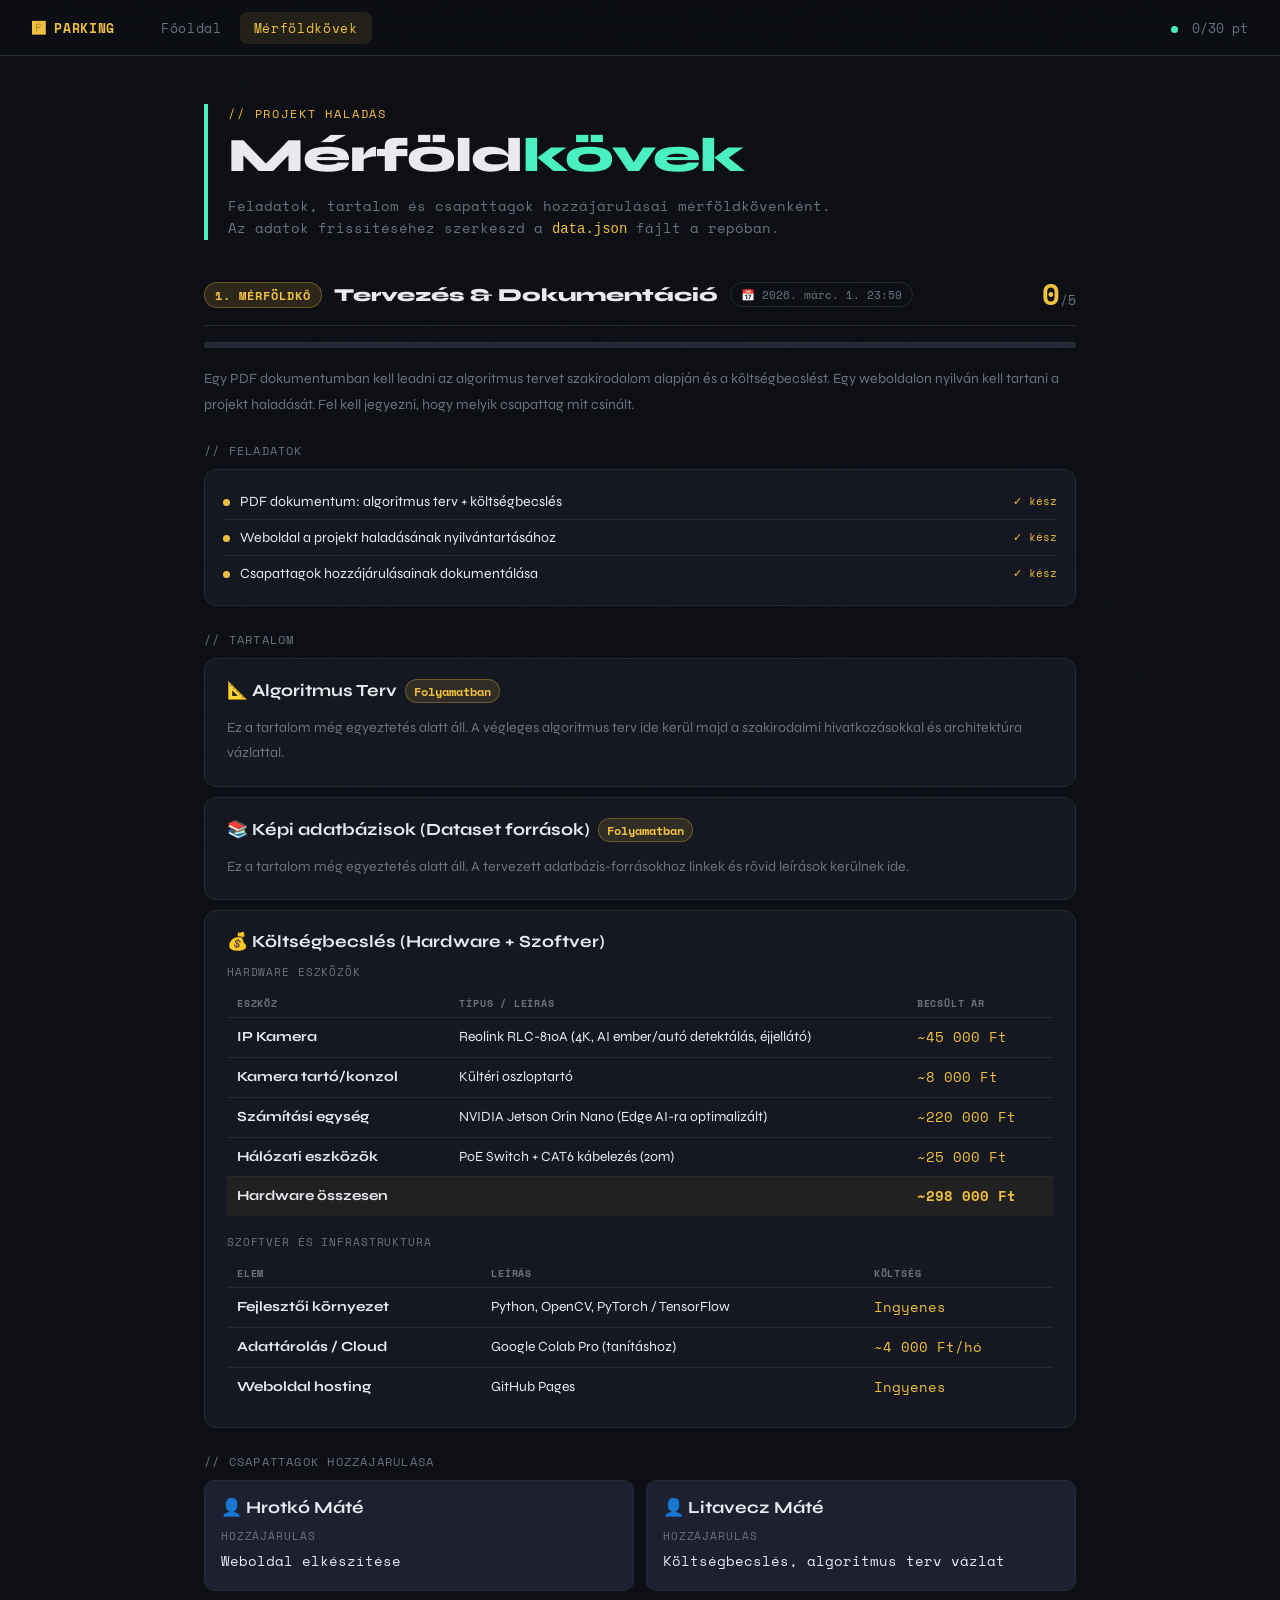
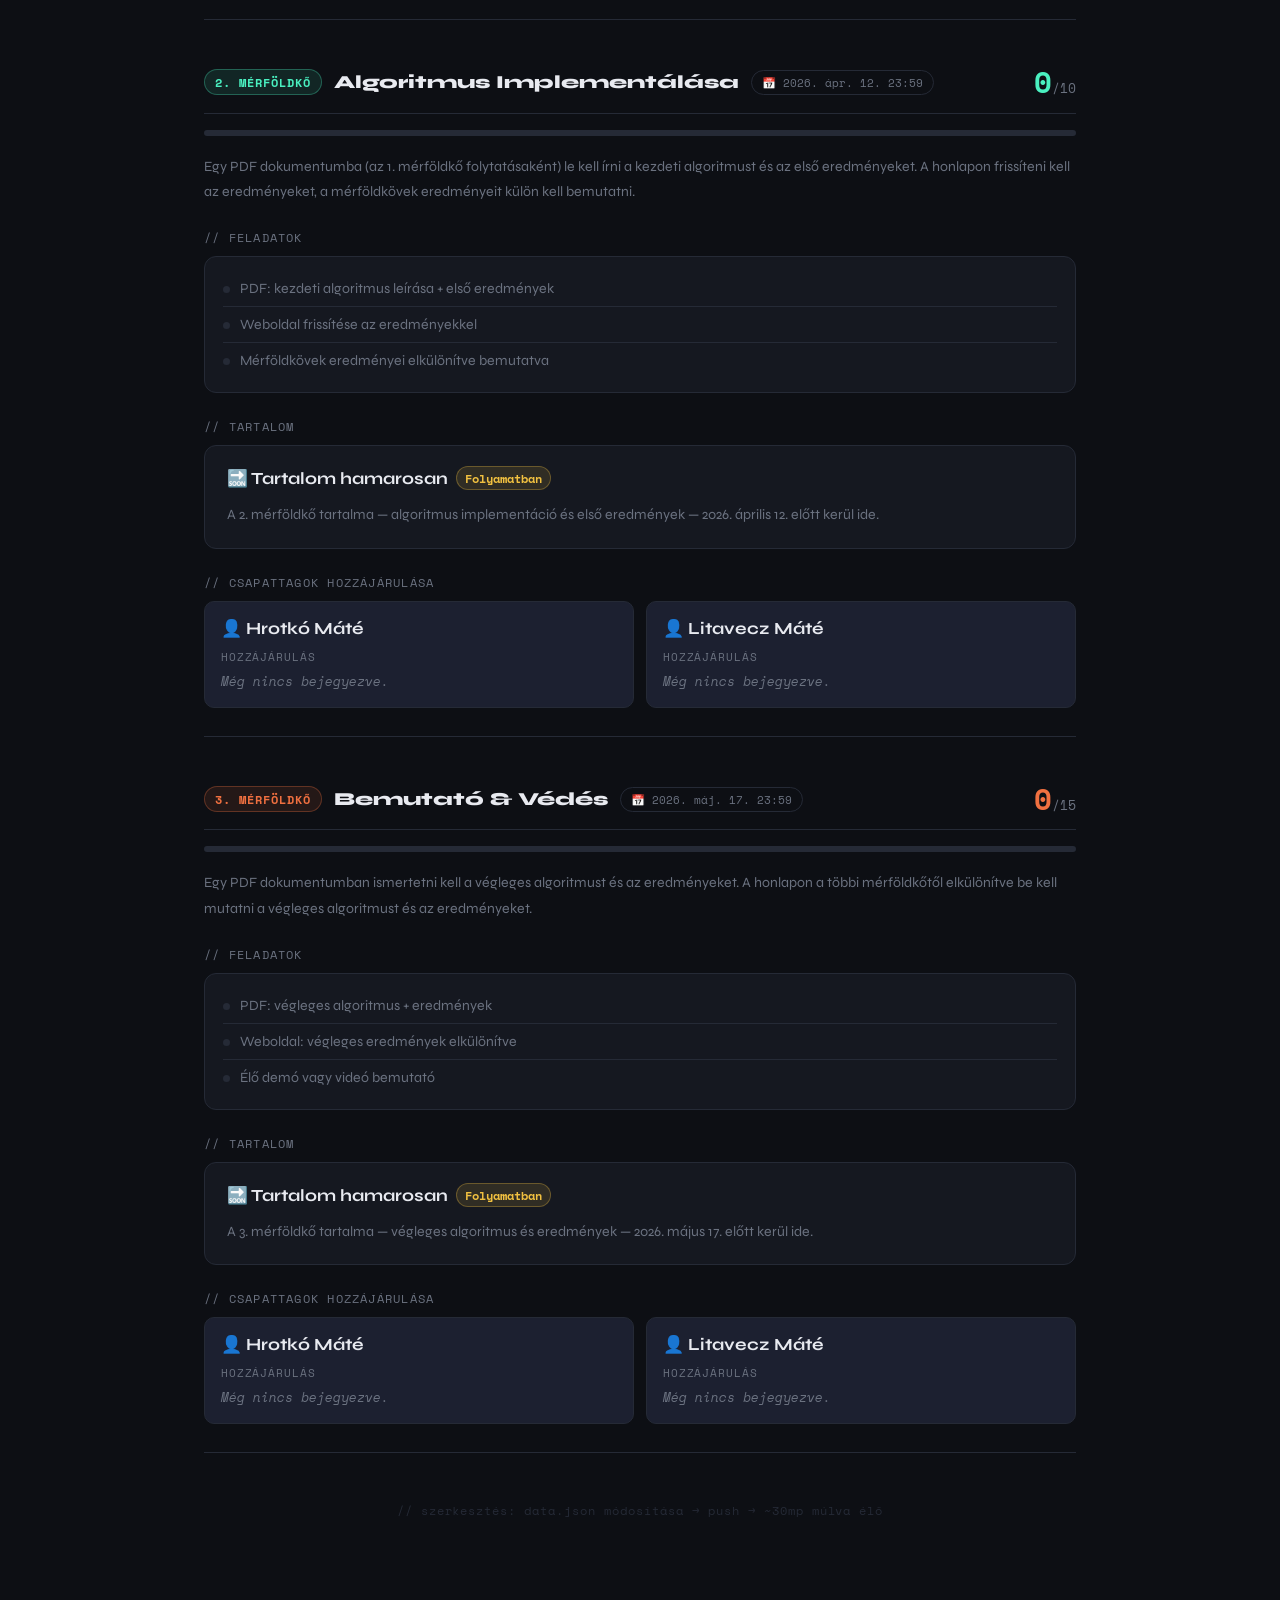
==== milestones.html @ 03d7750d "Base webpage" ====
<!DOCTYPE html>
<html lang="hu">
<head>
<meta charset="UTF-8">
<meta name="viewport" content="width=device-width, initial-scale=1.0">
<title>Parkoló Detektálás - Mérföldkövek</title>
<link rel="stylesheet" href="css/style.css">
<style>
  .milestone-block { margin-bottom: 48px; }

  .milestone-block-header {
    display: flex;
    align-items: center;
    gap: 12px;
    flex-wrap: wrap;
    padding-bottom: 16px;
    margin-bottom: 16px;
    border-bottom: 1px solid var(--border);
  }

  .deadline-badge {
    font-family: 'Space Mono', monospace;
    font-size: .7rem;
    color: var(--muted);
    padding: 3px 10px;
    border: 1px solid var(--border);
    border-radius: 99px;
  }

  .pts-big {
    font-family: 'Space Mono', monospace;
    font-size: 1.8rem;
    font-weight: 700;
    line-height: 1;
    margin-left: auto;
  }
</style>
</head>
<body>

<nav class="navbar">
  <a class="nav-brand" href="index.html">🅿 PARKING</a>
  <div class="nav-links">
    <a class="nav-link" href="index.html">Főoldal</a>
    <a class="nav-link" href="milestones.html">Mérföldkövek</a>
  </div>
  <div class="nav-status">
    <span class="nav-dot"></span>
    <span id="nav-score">- / 30 pt</span>
  </div>
</nav>

<div class="page">

  <div class="fade-in" style="border-left:4px solid var(--accent2); padding-left:20px; margin-bottom:40px;">
    <div class="page-label">// Projekt haladás</div>
    <h1 class="page-title">Mérföld<span>kövek</span></h1>
    <p class="page-sub">Feladatok, tartalom és csapattagok hozzájárulásai mérföldkövenként.<br>
    Az adatok frissítéséhez szerkeszd a <code style="color:var(--accent);">data.json</code> fájlt a repóban.</p>
  </div>

  <div id="milestones-container"></div>

  <div class="hint">// szerkesztés: data.json módosítása → push → ~30mp múlva élő</div>
</div>

<script src="js/shared.js"></script>
<script>
const META = [
  {
    id: 'm1', label: '1. Mérföldkő', title: 'Tervezés & Dokumentáció',
    max: 5, color: 'var(--m1)', pill: 'm1-pill',
    deadline: '2026-03-01', deadlineLabel: '2026. márc. 1. 23:59',
    description: 'Egy PDF dokumentumban kell leadni az algoritmus tervet szakirodalom alapján és a költségbecslést. Egy weboldalon nyilván kell tartani a projekt haladását. Fel kell jegyezni, hogy melyik csapattag mit csinált.',
    tasks: [
      { label: 'PDF dokumentum: algoritmus terv + költségbecslés', done: true },
      { label: 'Weboldal a projekt haladásának nyilvántartásához', done: true },
      { label: 'Csapattagok hozzájárulásainak dokumentálása', done: true },
    ],
    content: [
      {
        icon: '📐', title: 'Algoritmus Terv', wip: true,
        html: `<p style="color:var(--muted); font-size:.88rem; line-height:1.8;">
          Ez a tartalom még egyeztetés alatt áll. A végleges algoritmus terv
          ide kerül majd a szakirodalmi hivatkozásokkal és architektúra vázlattal.
        </p>`
      },
      {
        icon: '📚', title: 'Képi adatbázisok (Dataset források)', wip: true,
        html: `<p style="color:var(--muted); font-size:.88rem; line-height:1.8;">
          Ez a tartalom még egyeztetés alatt áll. A tervezett adatbázis-forrásokhoz
          linkek és rövid leírások kerülnek ide.
        </p>`
      },
      {
        icon: '💰', title: 'Költségbecslés (Hardware + Szoftver)', wip: false,
        html: `
        <div style="margin-bottom:18px;">
          <div style="font-family:'Space Mono',monospace; font-size:.68rem; color:var(--muted); text-transform:uppercase; letter-spacing:.08em; margin-bottom:8px;">Hardware eszközök</div>
          <table class="cost-table">
            <tr><th>Eszköz</th><th>Típus / Leírás</th><th>Becsült ár</th></tr>
            <tr><td><strong>IP Kamera</strong></td><td>Reolink RLC-810A (4K, AI ember/autó detektálás, éjjellátó)</td><td>~45 000 Ft</td></tr>
            <tr><td><strong>Kamera tartó/konzol</strong></td><td>Kültéri oszloptartó</td><td>~8 000 Ft</td></tr>
            <tr><td><strong>Számítási egység</strong></td><td>NVIDIA Jetson Orin Nano (Edge AI-ra optimalizált)</td><td>~220 000 Ft</td></tr>
            <tr><td><strong>Hálózati eszközök</strong></td><td>PoE Switch + CAT6 kábelezés (20m)</td><td>~25 000 Ft</td></tr>
            <tr class="total-row"><td colspan="2"><strong>Hardware összesen</strong></td><td>~298 000 Ft</td></tr>
          </table>
        </div>
        <div>
          <div style="font-family:'Space Mono',monospace; font-size:.68rem; color:var(--muted); text-transform:uppercase; letter-spacing:.08em; margin-bottom:8px;">Szoftver és infrastruktúra</div>
          <table class="cost-table">
            <tr><th>Elem</th><th>Leírás</th><th>Költség</th></tr>
            <tr><td><strong>Fejlesztői környezet</strong></td><td>Python, OpenCV, PyTorch / TensorFlow</td><td>Ingyenes</td></tr>
            <tr><td><strong>Adattárolás / Cloud</strong></td><td>Google Colab Pro (tanításhoz)</td><td>~4 000 Ft/hó</td></tr>
            <tr><td><strong>Weboldal hosting</strong></td><td>GitHub Pages</td><td>Ingyenes</td></tr>
          </table>
        </div>`
      }
    ]
  },
  {
    id: 'm2', label: '2. Mérföldkő', title: 'Algoritmus Implementálása',
    max: 10, color: 'var(--m2)', pill: 'm2-pill',
    deadline: '2026-04-12', deadlineLabel: '2026. ápr. 12. 23:59',
    description: 'Egy PDF dokumentumba (az 1. mérföldkő folytatásaként) le kell írni a kezdeti algoritmust és az első eredményeket. A honlapon frissíteni kell az eredményeket, a mérföldkövek eredményeit külön kell bemutatni.',
    tasks: [
      { label: 'PDF: kezdeti algoritmus leírása + első eredmények', done: false },
      { label: 'Weboldal frissítése az eredményekkel', done: false },
      { label: 'Mérföldkövek eredményei elkülönítve bemutatva', done: false },
    ],
    content: [
      {
        icon: '🔜', title: 'Tartalom hamarosan', wip: true,
        html: `<p style="color:var(--muted); font-size:.88rem; line-height:1.8;">
          A 2. mérföldkő tartalma — algoritmus implementáció és első eredmények —
          2026. április 12. előtt kerül ide.
        </p>`
      }
    ]
  },
  {
    id: 'm3', label: '3. Mérföldkő', title: 'Bemutató & Védés',
    max: 15, color: 'var(--m3)', pill: 'm3-pill',
    deadline: '2026-05-17', deadlineLabel: '2026. máj. 17. 23:59',
    description: 'Egy PDF dokumentumban ismertetni kell a végleges algoritmust és az eredményeket. A honlapon a többi mérföldkőtől elkülönítve be kell mutatni a végleges algoritmust és az eredményeket.',
    tasks: [
      { label: 'PDF: végleges algoritmus + eredmények', done: false },
      { label: 'Weboldal: végleges eredmények elkülönítve', done: false },
      { label: 'Élő demó vagy videó bemutató', done: false },
    ],
    content: [
      {
        icon: '🔜', title: 'Tartalom hamarosan', wip: true,
        html: `<p style="color:var(--muted); font-size:.88rem; line-height:1.8;">
          A 3. mérföldkő tartalma — végleges algoritmus és eredmények —
          2026. május 17. előtt kerül ide.
        </p>`
      }
    ]
  }
];

const TEAM = ['Hrotkó Máté', 'Litavecz Máté'];

function render(data) {
  const container = document.getElementById('milestones-container');

  container.innerHTML = META.map(m => {
    const pts  = data.milestones[m.id].points;
    const pct  = Math.round(pts / m.max * 100);

    const tasksHtml = m.tasks.map(t => `
      <div class="task-item">
        <div class="task-dot" style="background:${t.done ? m.color : 'var(--border)'};"></div>
        <span style="font-size:.88rem; color:${t.done ? 'var(--text)' : 'var(--muted)'}; flex:1;">${t.label}</span>
        ${t.done ? `<span style="font-family:'Space Mono',monospace; font-size:.68rem; color:${m.color};">✓ kész</span>` : ''}
      </div>`).join('');

    const contentHtml = m.content.map(c => `
      <div class="content-block">
        <h3>${c.icon} ${c.title} ${c.wip ? '<span class="wip-badge">Folyamatban</span>' : ''}</h3>
        ${c.html}
      </div>`).join('');

    const teamHtml = TEAM.map(name => {
      const note = (data.team[name] && data.team[name][m.id]) || '';
      return `
      <div class="member-card">
        <div style="font-weight:700; margin-bottom:10px;">👤 ${name}</div>
        <div style="font-family:'Space Mono',monospace; font-size:.68rem; color:var(--muted); text-transform:uppercase; letter-spacing:.08em; margin-bottom:6px;">Hozzájárulás</div>
        ${note
          ? `<p style="font-size:.85rem; line-height:1.75; color:var(--text); font-family:'Space Mono',monospace;">${note}</p>`
          : `<p style="font-size:.82rem; color:var(--muted); font-style:italic; font-family:'Space Mono',monospace;">Még nincs bejegyezve.</p>`
        }
      </div>`;
    }).join('');

    return `
    <div class="milestone-block fade-in">
      <div class="milestone-block-header">
        <span class="m-pill ${m.pill}">${m.label}</span>
        <span style="font-size:1.15rem; font-weight:800;">${m.title}</span>
        <span class="deadline-badge">📅 ${m.deadlineLabel}</span>
        <div class="pts-big" style="color:${m.color};">${pts}<span style="font-size:.82rem; color:var(--muted); font-weight:400;">/${m.max}</span></div>
      </div>

      <div class="bar-bg" style="margin-bottom:18px;">
        <div class="bar-fill" style="width:${pct}%; background:${m.color};"></div>
      </div>

      <p style="color:var(--muted); font-size:.88rem; line-height:1.8; margin-bottom:20px;">${m.description}</p>

      <div class="section-label">// Feladatok</div>
      <div class="content-block" style="padding:14px 18px;">${tasksHtml}</div>

      <div class="section-label">// Tartalom</div>
      ${contentHtml}

      <div class="section-label">// Csapattagok hozzájárulása</div>
      <div style="display:flex; gap:12px; flex-wrap:wrap;">${teamHtml}</div>

      <div class="divider"></div>
    </div>`;
  }).join('');

  // nav score
  let total = 0;
  META.forEach(m => { total += data.milestones[m.id].points; });
  document.getElementById('nav-score').textContent = `${total}/30 pt`;
}

async function init() {
  setActiveNav();
  try {
    const data = await loadData();
    render(data);
  } catch(e) {
    document.getElementById('milestones-container').innerHTML =
      `<div class="card" style="color:var(--accent3); font-family:'Space Mono',monospace; font-size:.85rem;">
        Nem sikerült betölteni a data.json-t. Ellenőrizd hogy a fájl létezik a repóban.
      </div>`;
  }
}

init();
</script>
</body>
</html>
---- css/style.css ----
@import url("https://fonts.googleapis.com/css2?family=Space+Mono:wght@400;700&family=Syne:wght@400;700;800&display=swap");
:root {
  --bg: #0d0f14;
  --surface: #151820;
  --surface2: #1c2030;
  --border: #252a36;
  --accent: #f0c040;
  --accent2: #4af0c0;
  --accent3: #f07040;
  --text: #e8eaf0;
  --muted: #6b7280;
  --done-bg: #1a2a1f;
  --done-border: #2a4a30;
  --m1: #f0c040;
  --m2: #4af0c0;
  --m3: #f07040;
  --radius: 12px;
}

* {
  box-sizing: border-box;
  margin: 0;
  padding: 0;
}

body {
  background: var(--bg);
  color: var(--text);
  font-family: "Syne", sans-serif;
  font-size: 17px;
  min-height: 100vh;
}

body::before {
  content: "";
  position: fixed;
  inset: 0;
  background-image: url("data:image/svg+xml,%3Csvg viewBox='0 0 256 256' xmlns='http://www.w3.org/2000/svg'%3E%3Cfilter id='n'%3E%3CfeTurbulence type='fractalNoise' baseFrequency='0.9' numOctaves='4' stitchTiles='stitch'/%3E%3C/filter%3E%3Crect width='100%25' height='100%25' filter='url(%23n)' opacity='0.04'/%3E%3C/svg%3E");
  pointer-events: none;
  z-index: 0;
  opacity: 0.35;
}

.navbar {
  position: sticky;
  top: 0;
  z-index: 100;
  background: rgba(13, 15, 20, 0.92);
  backdrop-filter: blur(12px);
  border-bottom: 1px solid var(--border);
  padding: 0 32px;
  display: flex;
  align-items: center;
  gap: 32px;
  height: 56px;
}

.nav-brand {
  font-family: "Space Mono", monospace;
  font-size: 0.78em;
  font-weight: 700;
  color: var(--accent);
  text-decoration: none;
  letter-spacing: 0.05em;
  white-space: nowrap;
}

.nav-links {
  display: flex;
  gap: 4px;
  flex: 1;
}

.nav-link {
  font-family: "Space Mono", monospace;
  font-size: 0.78em;
  color: var(--muted);
  text-decoration: none;
  padding: 6px 14px;
  border-radius: 8px;
  transition: color 0.2s, background 0.2s;
  letter-spacing: 0.05em;
}
.nav-link:hover {
  color: var(--text);
  background: var(--surface);
}
.nav-link.active {
  color: var(--accent);
  background: rgba(240, 192, 64, 0.1);
}

.nav-status {
  font-family: "Space Mono", monospace;
  font-size: 0.78em;
  color: var(--muted);
  white-space: nowrap;
}

.nav-dot {
  display: inline-block;
  width: 7px;
  height: 7px;
  border-radius: 50%;
  background: var(--accent2);
  margin-right: 6px;
  animation: pulse 2s infinite;
}

@keyframes pulse {
  0%, 100% {
    opacity: 1;
  }
  50% {
    opacity: 0.3;
  }
}
.page {
  max-width: 920px;
  margin: 0 auto;
  padding: 48px 24px 100px;
  position: relative;
  z-index: 1;
}

.page-label {
  font-family: "Space Mono", monospace;
  font-size: 0.72em;
  letter-spacing: 0.15em;
  text-transform: uppercase;
  color: var(--accent);
  margin-bottom: 8px;
}

h1.page-title {
  font-size: clamp(2rem, 5vw, 3rem);
  font-weight: 800;
  line-height: 1.1;
  letter-spacing: -0.02em;
  margin-bottom: 12px;
}
h1.page-title span {
  color: var(--accent2);
}

.page-sub {
  color: var(--muted);
  font-size: 0.82em;
  font-family: "Space Mono", monospace;
  line-height: 1.6;
}

.card {
  background: var(--surface);
  border: 1px solid var(--border);
  border-radius: var(--radius);
  padding: 24px;
}

.m-pill {
  font-family: "Space Mono", monospace;
  font-size: 0.72em;
  font-weight: 700;
  padding: 3px 10px;
  border-radius: 99px;
  text-transform: uppercase;
  letter-spacing: 0.08em;
  white-space: nowrap;
}

.m1-pill {
  background: rgba(240, 192, 64, 0.14);
  color: var(--m1);
  border: 1px solid rgba(240, 192, 64, 0.3);
}

.m2-pill {
  background: rgba(74, 240, 192, 0.1);
  color: var(--m2);
  border: 1px solid rgba(74, 240, 192, 0.3);
}

.m3-pill {
  background: rgba(240, 112, 64, 0.1);
  color: var(--m3);
  border: 1px solid rgba(240, 112, 64, 0.3);
}

.wip-badge {
  font-family: "Space Mono", monospace;
  font-size: 0.72em;
  padding: 2px 8px;
  border-radius: 99px;
  background: rgba(240, 192, 64, 0.12);
  color: var(--accent);
  border: 1px solid rgba(240, 192, 64, 0.3);
}

.bar-bg {
  height: 6px;
  background: var(--border);
  border-radius: 99px;
  overflow: hidden;
}

.bar-fill {
  height: 100%;
  border-radius: 99px;
  transition: width 0.5s cubic-bezier(0.4, 0, 0.2, 1);
}

.divider {
  height: 1px;
  background: var(--border);
  margin: 28px 0;
}

.section-label {
  font-family: "Space Mono", monospace;
  font-size: 0.72em;
  text-transform: uppercase;
  letter-spacing: 0.1em;
  color: var(--muted);
  margin: 24px 0 10px;
}

.grid-4 {
  display: grid;
  grid-template-columns: repeat(4, 1fr);
  gap: 12px;
}

table.cost-table {
  width: 100%;
  border-collapse: collapse;
  font-size: 0.82em;
  margin-top: 10px;
}
table.cost-table th {
  font-family: "Space Mono", monospace;
  font-size: 0.72em;
  text-transform: uppercase;
  letter-spacing: 0.08em;
  color: var(--muted);
  text-align: left;
  padding: 6px 10px;
  border-bottom: 1px solid var(--border);
}
table.cost-table td {
  padding: 9px 10px;
  border-bottom: 1px solid var(--border);
  color: var(--text);
  vertical-align: top;
  line-height: 1.5;
}
table.cost-table td:last-child {
  font-family: "Space Mono", monospace;
  color: var(--accent);
  white-space: nowrap;
}
table.cost-table tr:last-child td {
  border-bottom: none;
}

.total-row td {
  font-weight: 700 !important;
  background: rgba(240, 192, 64, 0.05);
}

.content-block {
  background: var(--surface);
  border: 1px solid var(--border);
  border-radius: var(--radius);
  padding: 20px 22px;
  margin-bottom: 10px;
}
.content-block h3 {
  font-size: 1em;
  font-weight: 700;
  margin-bottom: 12px;
  display: flex;
  align-items: center;
  gap: 8px;
  flex-wrap: wrap;
}

.task-item {
  display: flex;
  align-items: flex-start;
  gap: 10px;
  padding: 9px 0;
  border-bottom: 1px solid var(--border);
}
.task-item:last-child {
  border-bottom: none;
}

.task-dot {
  width: 7px;
  height: 7px;
  border-radius: 50%;
  flex-shrink: 0;
  margin-top: 6px;
}

.member-card {
  background: var(--surface2);
  border: 1px solid var(--border);
  border-radius: 10px;
  padding: 16px;
  flex: 1;
  min-width: 220px;
}

textarea, input[type=text] {
  background: var(--surface2);
  border: 1px solid var(--border);
  border-radius: 8px;
  color: var(--text);
  font-family: "Space Mono", monospace;
  font-size: 0.82em;
  padding: 8px 12px;
  outline: none;
  transition: border-color 0.2s;
  width: 100%;
  resize: vertical;
  min-height: 72px;
  line-height: 1.6;
}
textarea:focus, input[type=text]:focus {
  border-color: var(--accent);
}

.toast {
  position: fixed;
  bottom: 28px;
  left: 50%;
  transform: translateX(-50%);
  font-family: "Space Mono", monospace;
  font-size: 0.78em;
  padding: 10px 22px;
  border-radius: 99px;
  z-index: 999;
  opacity: 0;
  transition: opacity 0.3s;
  pointer-events: none;
  white-space: nowrap;
}
.toast.toast-ok {
  background: var(--accent2);
  color: #0d0f14;
}
.toast.toast-err {
  background: var(--accent3);
  color: #fff;
}

@keyframes fadeDown {
  from {
    opacity: 0;
    transform: translateY(-12px);
  }
  to {
    opacity: 1;
    transform: translateY(0);
  }
}
.fade-in {
  animation: fadeDown 0.5s ease both;
}

.fade-in-2 {
  animation: fadeDown 0.5s 0.08s ease both;
}

.fade-in-3 {
  animation: fadeDown 0.5s 0.16s ease both;
}

.fade-in-4 {
  animation: fadeDown 0.5s 0.24s ease both;
}

.hint {
  text-align: center;
  margin-top: 48px;
  font-family: "Space Mono", monospace;
  font-size: 0.72em;
  color: var(--border);
  letter-spacing: 0.08em;
}

@media (max-width: 640px) {
  .grid-4 {
    grid-template-columns: 1fr 1fr;
  }
  .navbar {
    padding: 0 16px;
    gap: 16px;
  }
  .page {
    padding: 32px 16px 80px;
  }
}

/*# sourceMappingURL=style.css.map */
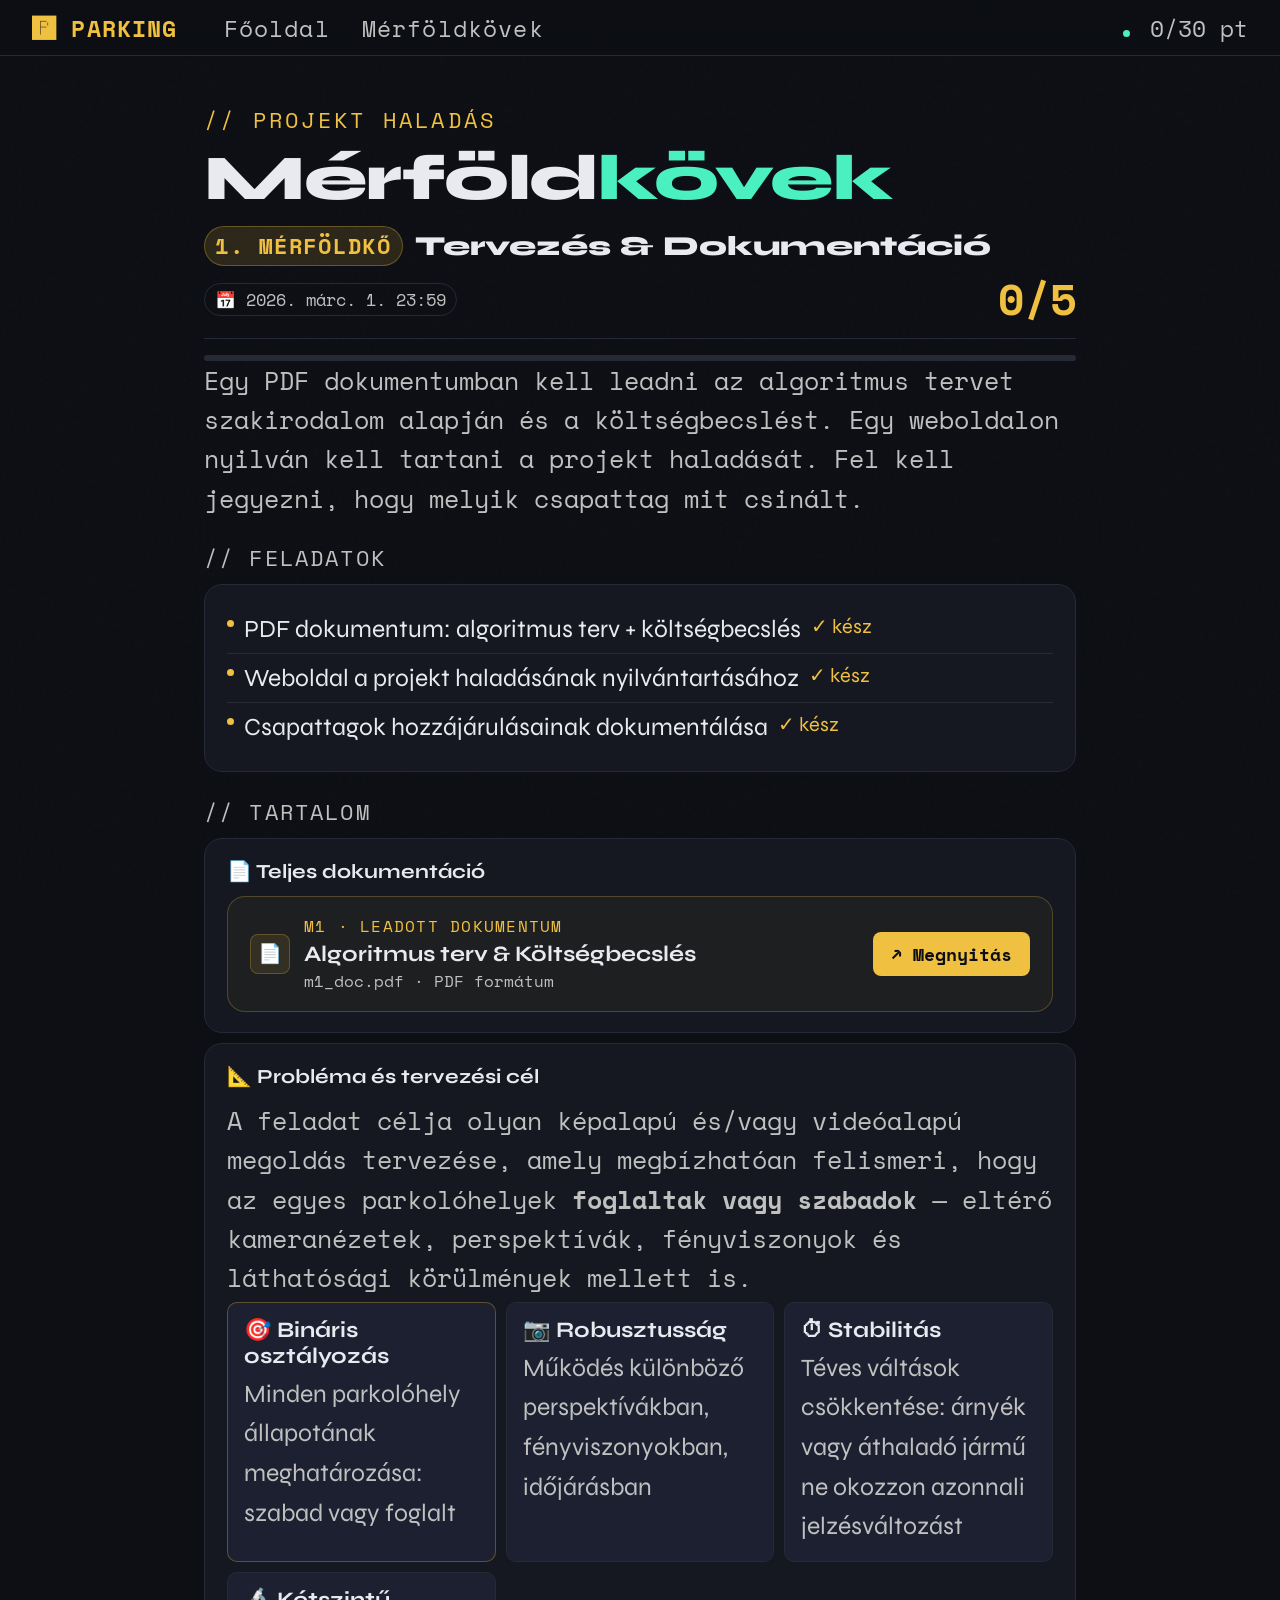
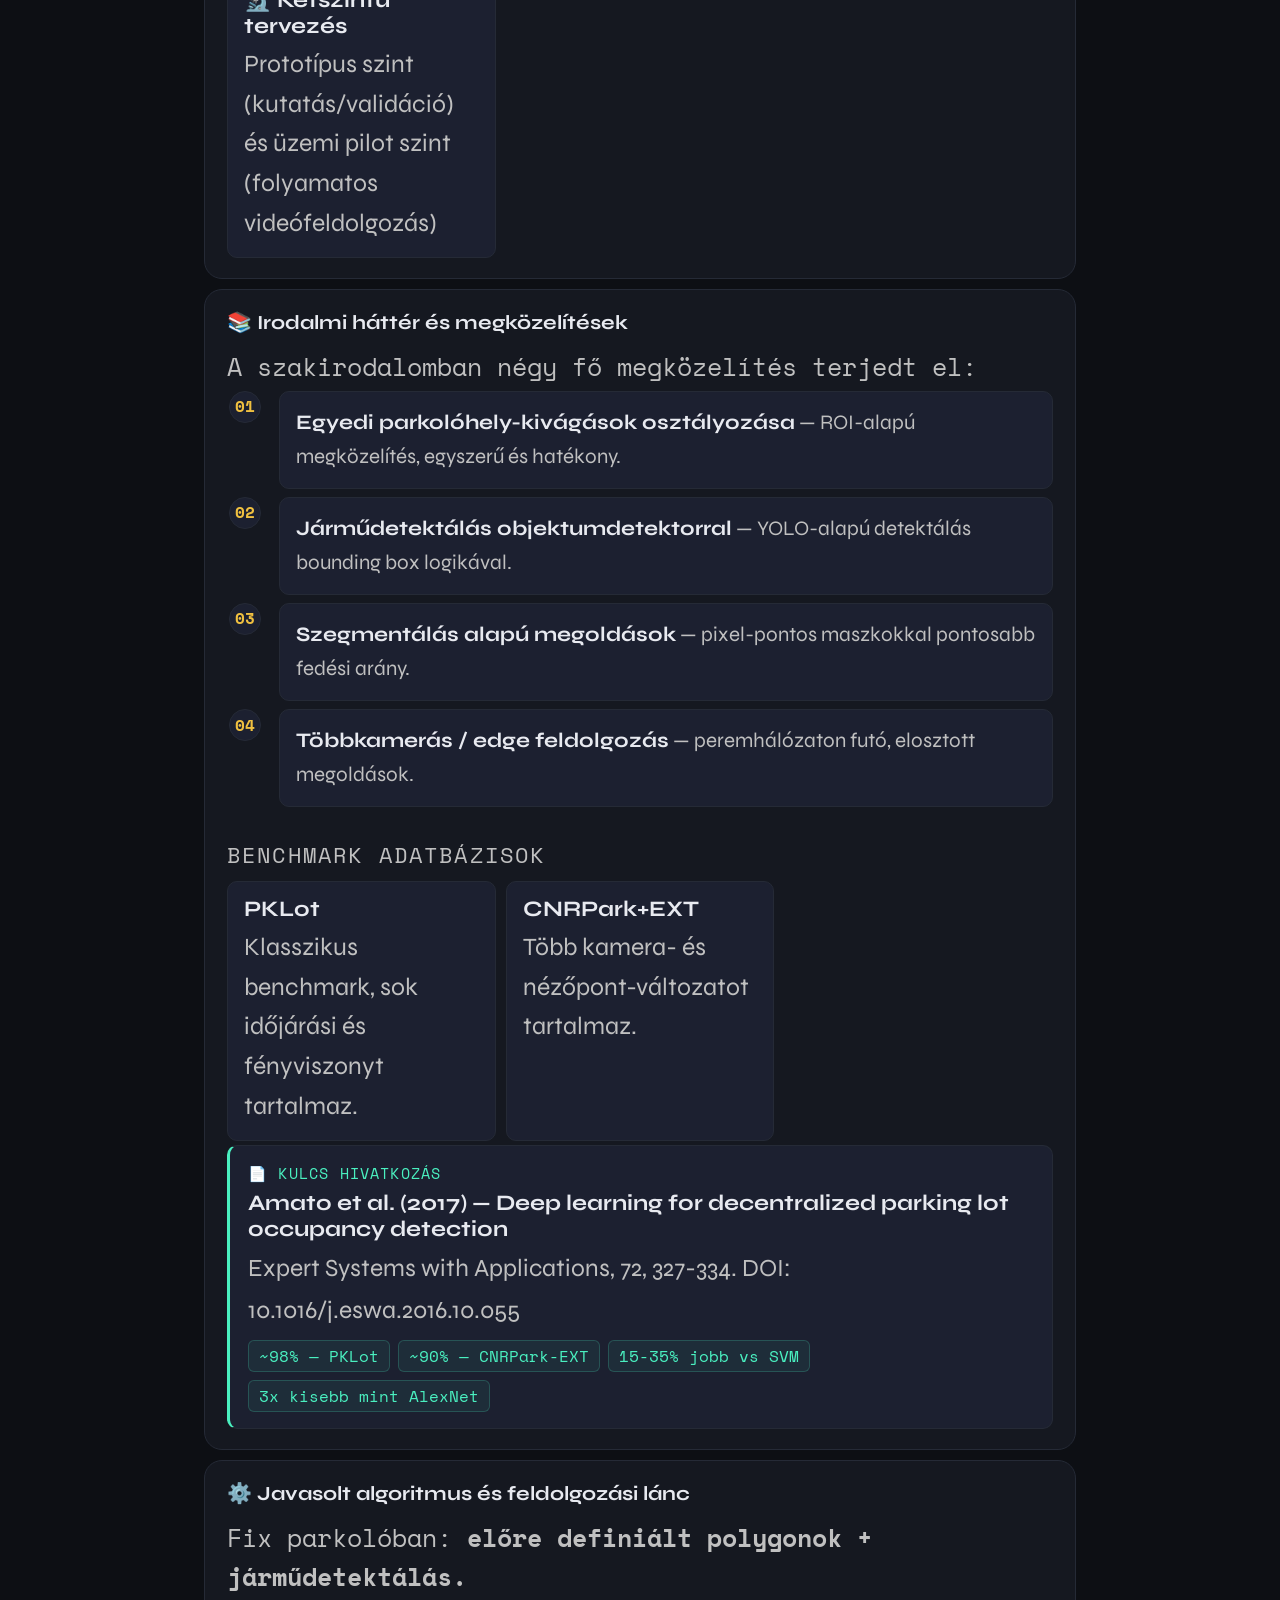
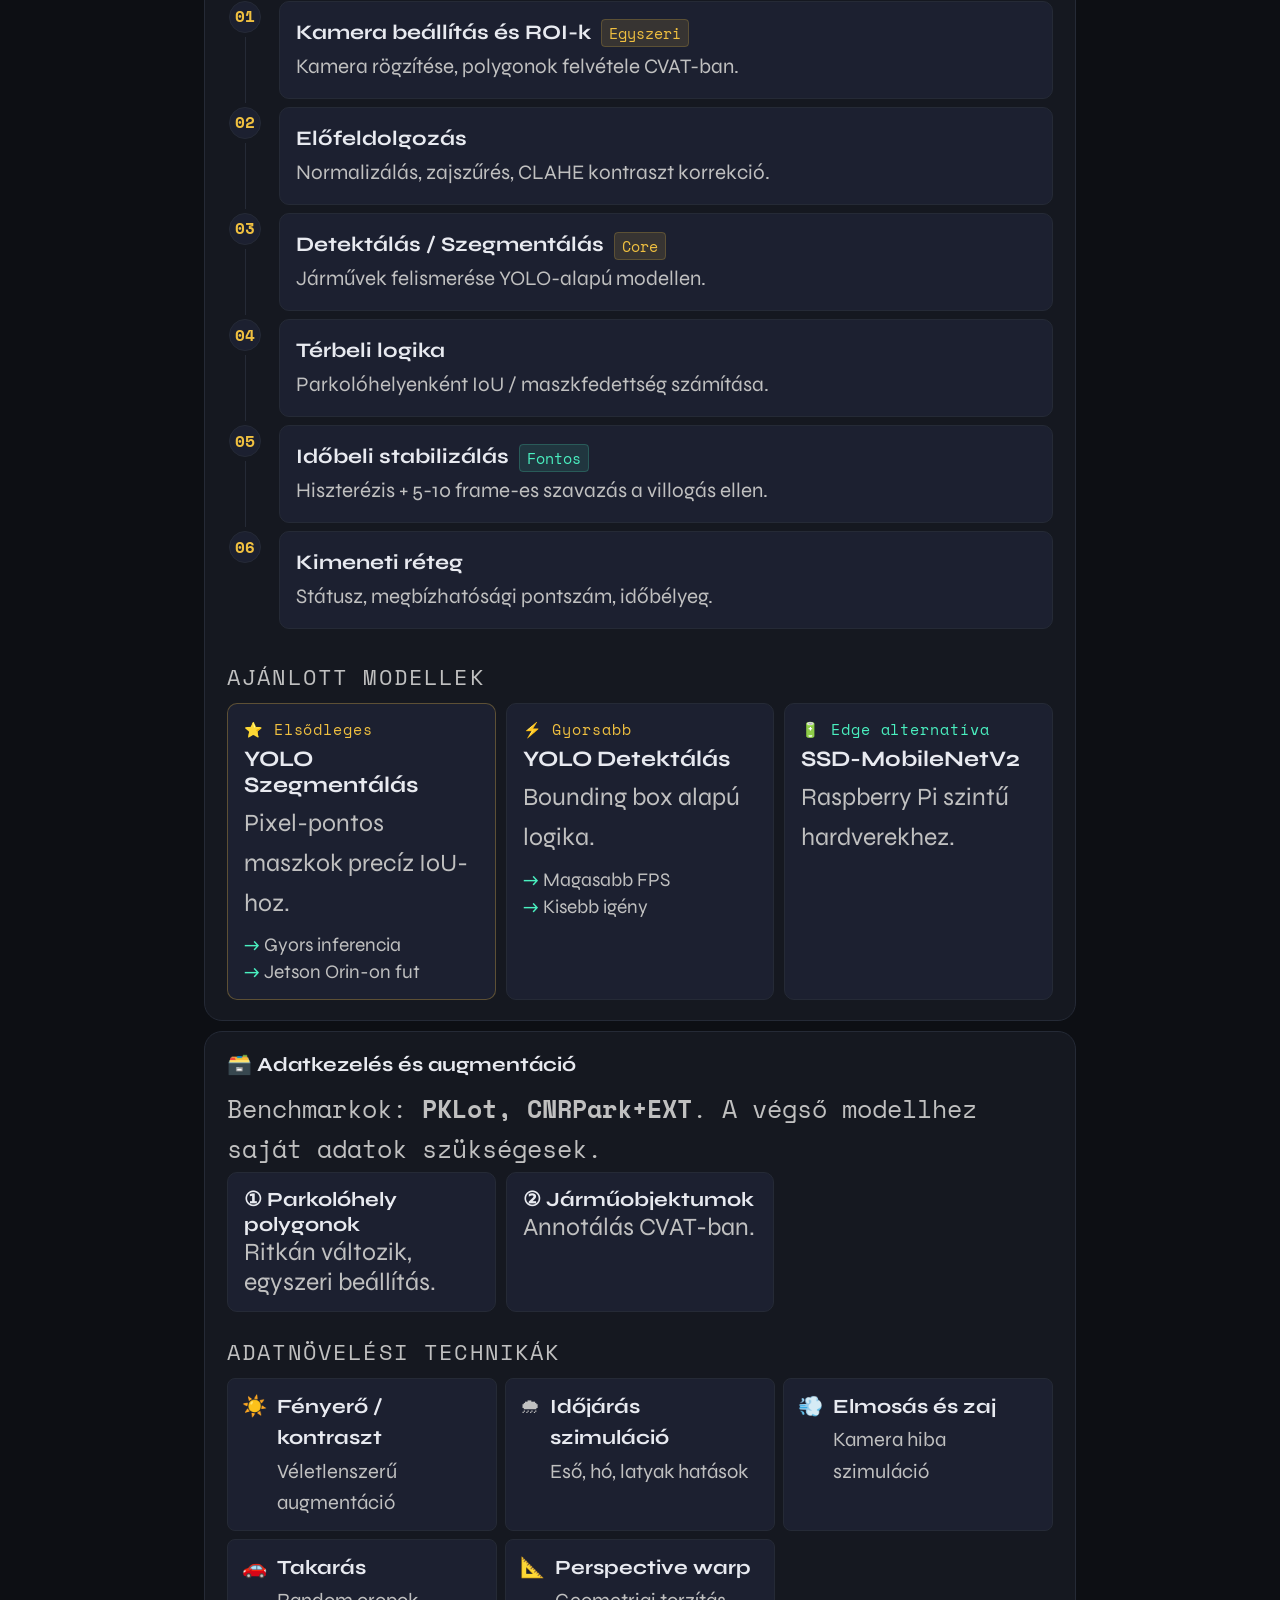
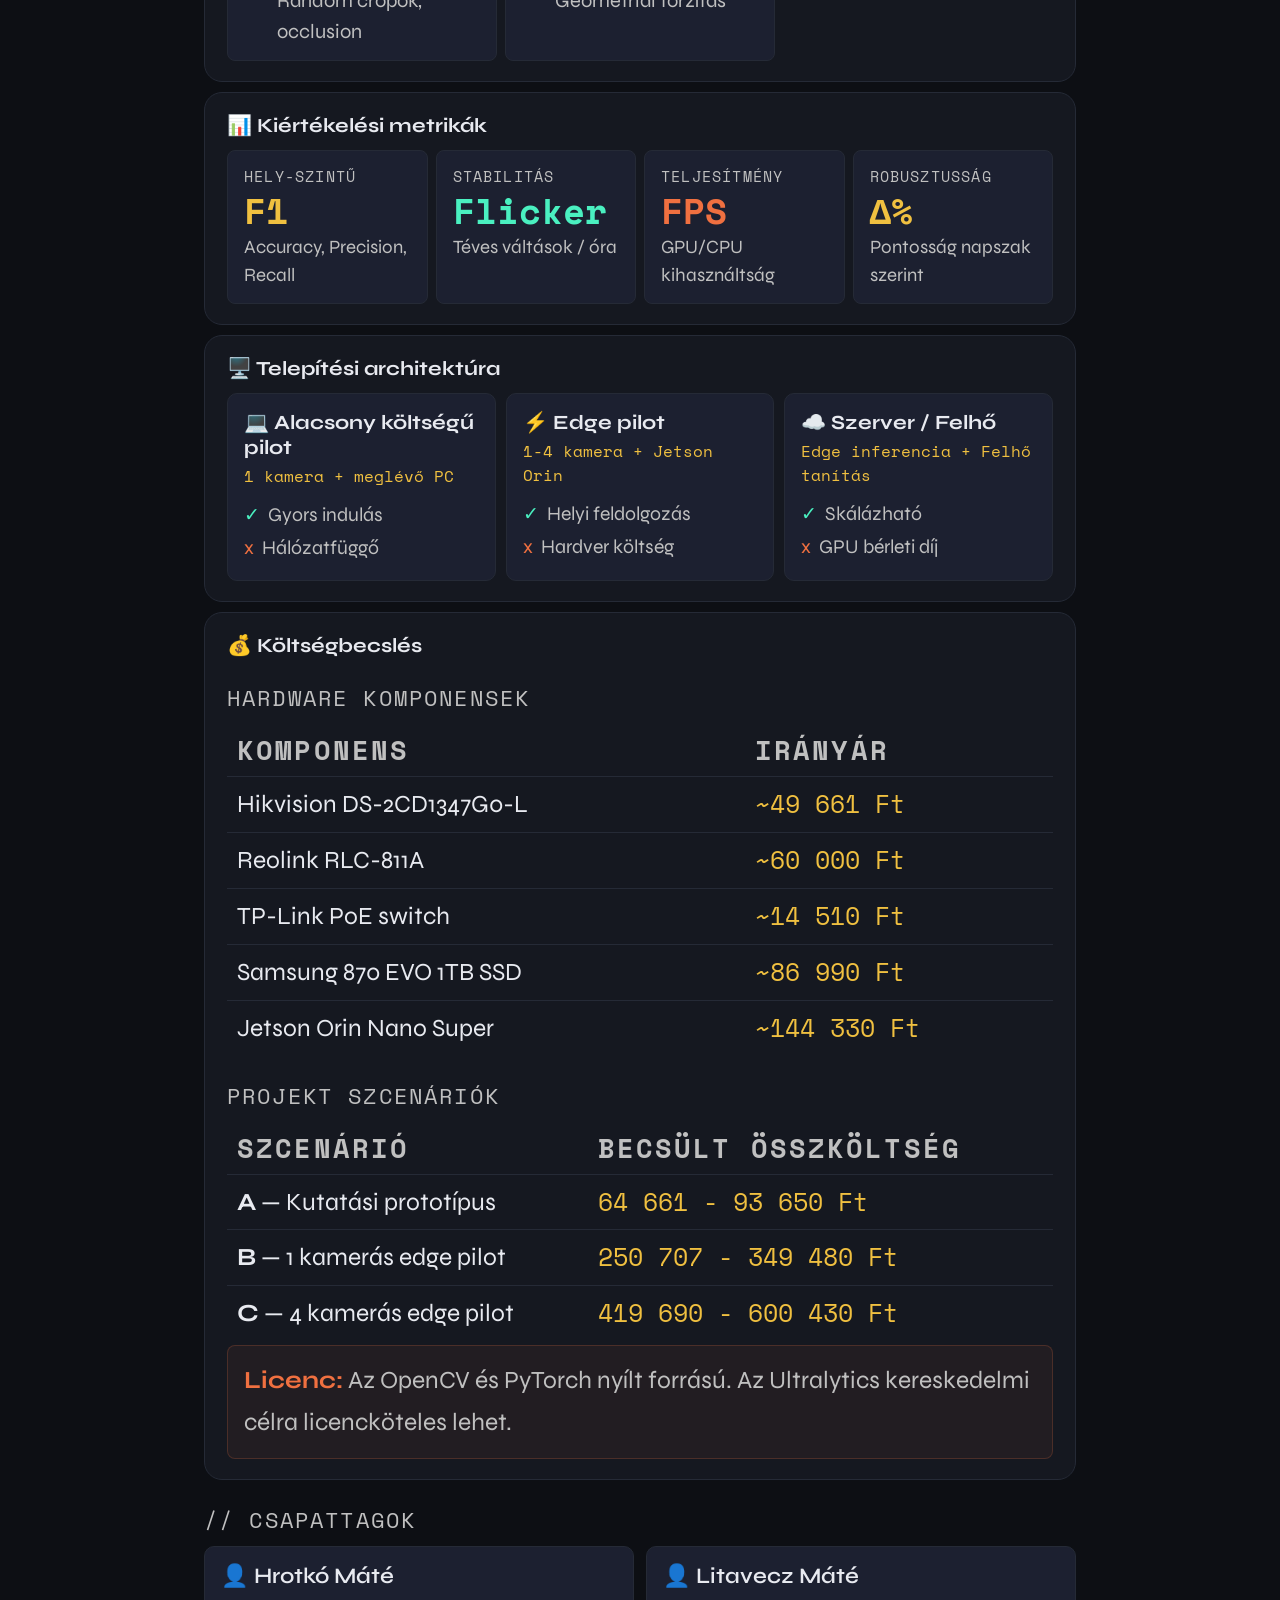
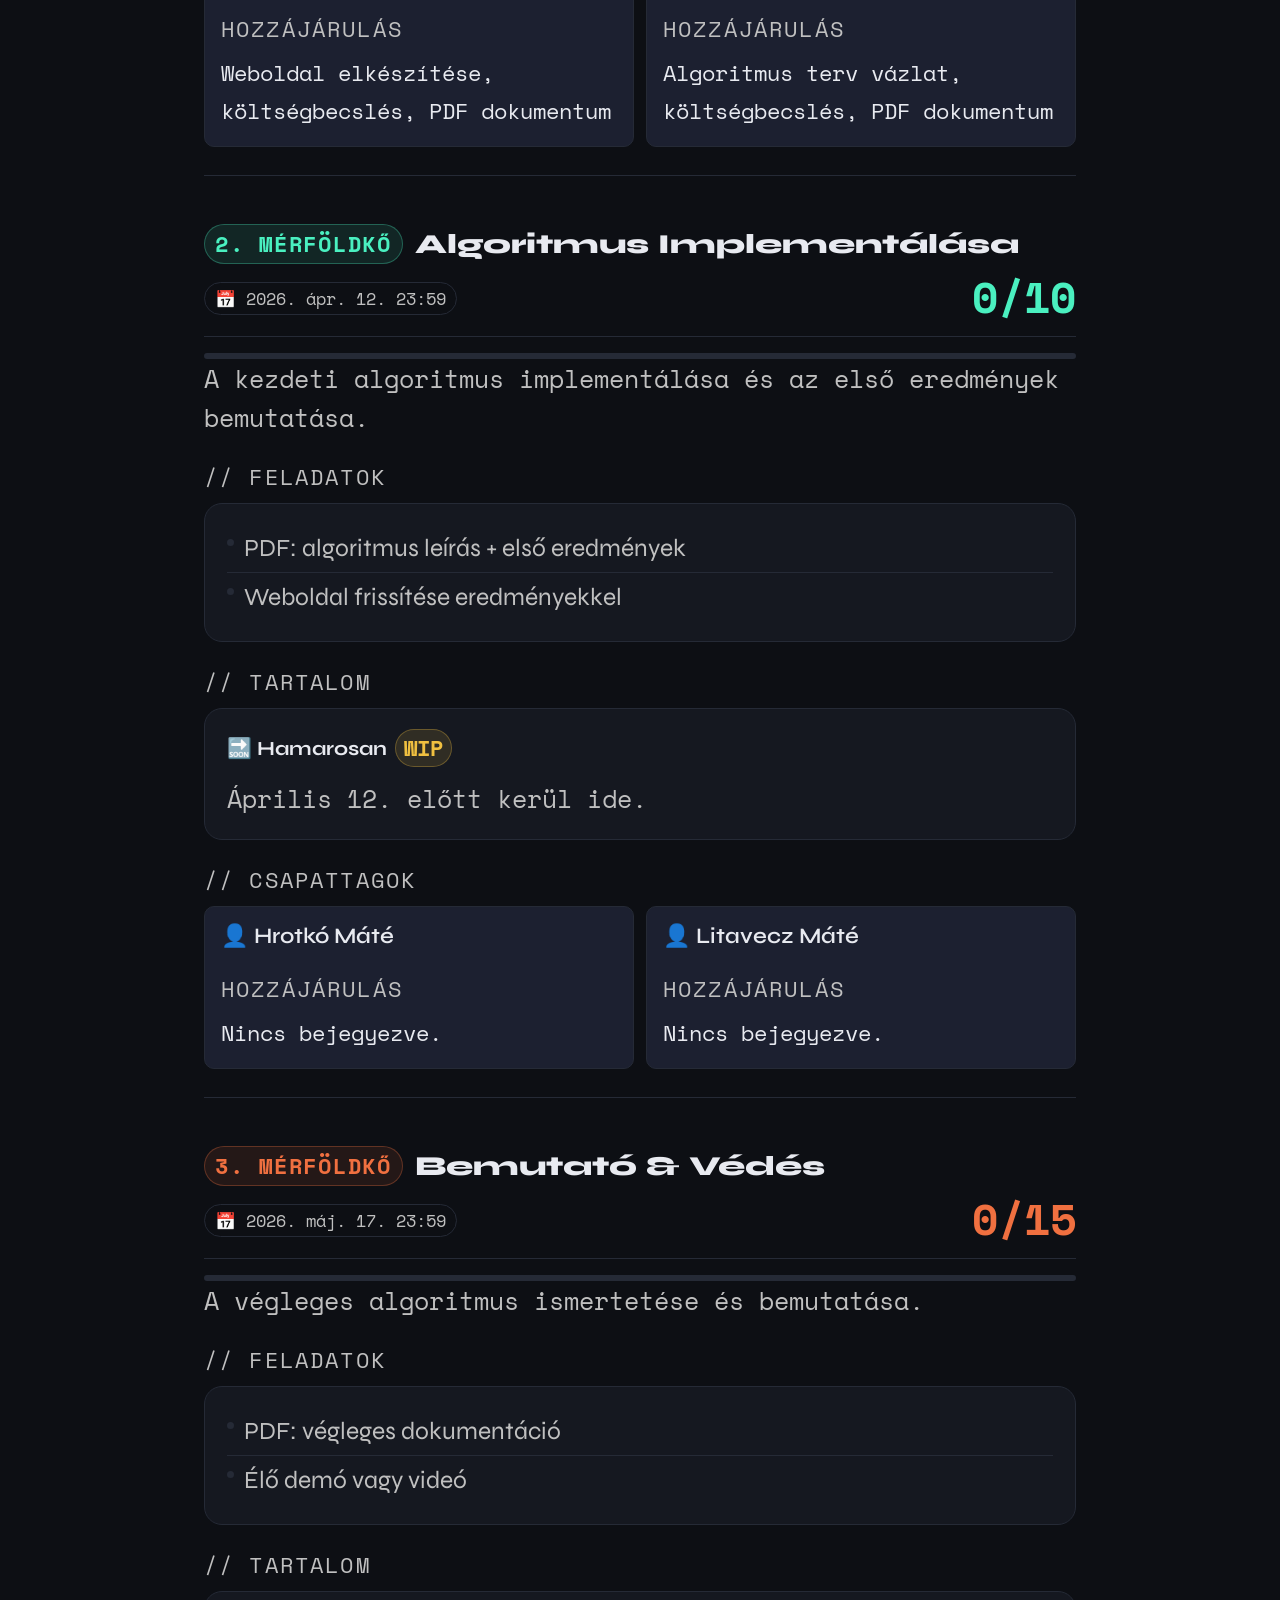
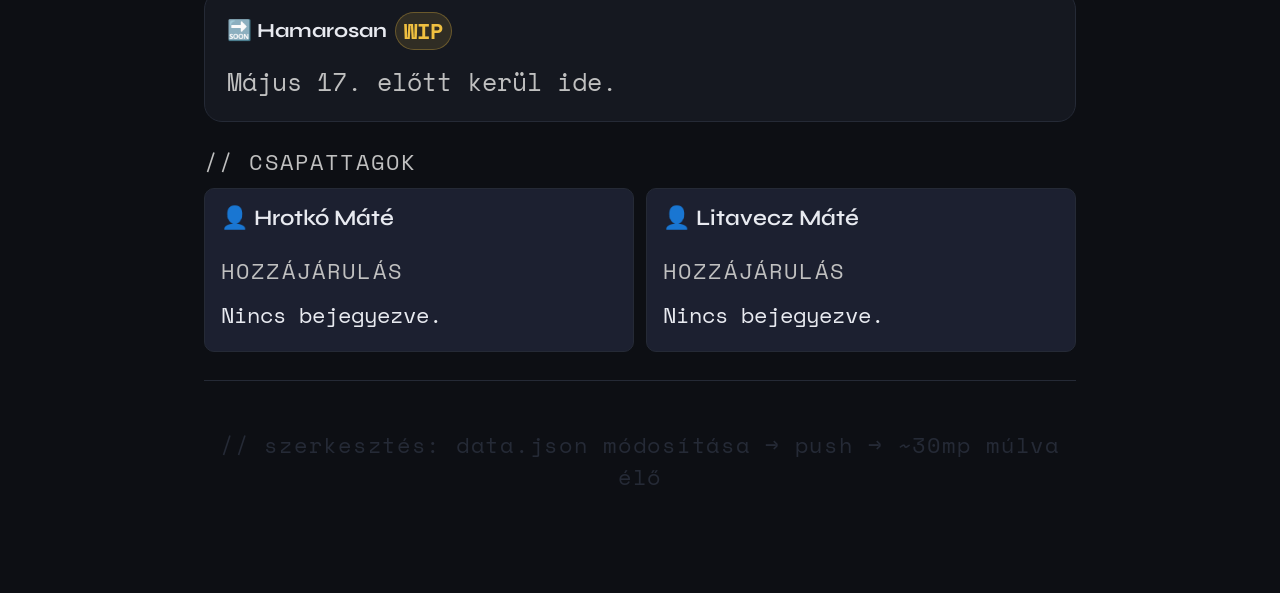
==== commit 777cb307: "Webpage updates" ====
--- a/milestones.html
+++ b/milestones.html
@@ -1,248 +1,306 @@
 <!DOCTYPE html>
 <html lang="hu">
+
 <head>
-<meta charset="UTF-8">
-<meta name="viewport" content="width=device-width, initial-scale=1.0">
-<title>Parkoló Detektálás - Mérföldkövek</title>
-<link rel="stylesheet" href="css/style.css">
-<style>
-  .milestone-block { margin-bottom: 48px; }
-
-  .milestone-block-header {
-    display: flex;
-    align-items: center;
-    gap: 12px;
-    flex-wrap: wrap;
-    padding-bottom: 16px;
-    margin-bottom: 16px;
-    border-bottom: 1px solid var(--border);
-  }
-
-  .deadline-badge {
-    font-family: 'Space Mono', monospace;
-    font-size: .7rem;
-    color: var(--muted);
-    padding: 3px 10px;
-    border: 1px solid var(--border);
-    border-radius: 99px;
-  }
-
-  .pts-big {
-    font-family: 'Space Mono', monospace;
-    font-size: 1.8rem;
-    font-weight: 700;
-    line-height: 1;
-    margin-left: auto;
-  }
-</style>
+  <meta charset="UTF-8">
+  <meta name="viewport" content="width=device-width, initial-scale=1.0">
+  <title>Parkoló Detektálás - Mérföldkövek</title>
+  <link rel="stylesheet" href="css/style.css">
 </head>
+
 <body>
 
-<nav class="navbar">
-  <a class="nav-brand" href="index.html">🅿 PARKING</a>
-  <div class="nav-links">
-    <a class="nav-link" href="index.html">Főoldal</a>
-    <a class="nav-link" href="milestones.html">Mérföldkövek</a>
+  <nav class="navbar">
+    <a class="nav-brand" href="index.html">🅿 PARKING</a>
+    <div class="nav-links">
+      <a class="nav-link" href="index.html">Főoldal</a>
+      <a class="nav-link" href="milestones.html">Mérföldkövek</a>
+    </div>
+    <div class="nav-status">
+      <span class="nav-dot"></span>
+      <span id="nav-score">- / 30 pt</span>
+    </div>
+  </nav>
+
+  <div class="page">
+    <div class="page-header fade-in">
+      <div class="page-label">// Projekt haladás</div>
+      <h1 class="page-title">Mérföld<span>kövek</span></h1>
+    </div>
+
+    <div id="milestones-container"></div>
+
+    <div class="hint">// szerkesztés: data.json módosítása → push → ~30mp múlva élő</div>
   </div>
-  <div class="nav-status">
-    <span class="nav-dot"></span>
-    <span id="nav-score">- / 30 pt</span>
-  </div>
-</nav>
-
-<div class="page">
-
-  <div class="fade-in" style="border-left:4px solid var(--accent2); padding-left:20px; margin-bottom:40px;">
-    <div class="page-label">// Projekt haladás</div>
-    <h1 class="page-title">Mérföld<span>kövek</span></h1>
-    <p class="page-sub">Feladatok, tartalom és csapattagok hozzájárulásai mérföldkövenként.<br>
-    Az adatok frissítéséhez szerkeszd a <code style="color:var(--accent);">data.json</code> fájlt a repóban.</p>
-  </div>
-
-  <div id="milestones-container"></div>
-
-  <div class="hint">// szerkesztés: data.json módosítása → push → ~30mp múlva élő</div>
-</div>
-
-<script src="js/shared.js"></script>
-<script>
-const META = [
-  {
-    id: 'm1', label: '1. Mérföldkő', title: 'Tervezés & Dokumentáció',
-    max: 5, color: 'var(--m1)', pill: 'm1-pill',
-    deadline: '2026-03-01', deadlineLabel: '2026. márc. 1. 23:59',
-    description: 'Egy PDF dokumentumban kell leadni az algoritmus tervet szakirodalom alapján és a költségbecslést. Egy weboldalon nyilván kell tartani a projekt haladását. Fel kell jegyezni, hogy melyik csapattag mit csinált.',
-    tasks: [
-      { label: 'PDF dokumentum: algoritmus terv + költségbecslés', done: true },
-      { label: 'Weboldal a projekt haladásának nyilvántartásához', done: true },
-      { label: 'Csapattagok hozzájárulásainak dokumentálása', done: true },
-    ],
-    content: [
+
+  <script src="js/shared.js"></script>
+  <script>
+    const META = [
       {
-        icon: '📐', title: 'Algoritmus Terv', wip: true,
-        html: `<p style="color:var(--muted); font-size:.88rem; line-height:1.8;">
-          Ez a tartalom még egyeztetés alatt áll. A végleges algoritmus terv
-          ide kerül majd a szakirodalmi hivatkozásokkal és architektúra vázlattal.
-        </p>`
+        id: 'm1', label: '1. Mérföldkő', title: 'Tervezés & Dokumentáció',
+        max: 5, color: 'var(--m1)', pill: 'm1-pill',
+        deadline: '2026-03-01', deadlineLabel: '2026. márc. 1. 23:59',
+        description: 'Egy PDF dokumentumban kell leadni az algoritmus tervet szakirodalom alapján és a költségbecslést. Egy weboldalon nyilván kell tartani a projekt haladását. Fel kell jegyezni, hogy melyik csapattag mit csinált.',
+        tasks: [
+          { label: 'PDF dokumentum: algoritmus terv + költségbecslés', done: true },
+          { label: 'Weboldal a projekt haladásának nyilvántartásához', done: true },
+          { label: 'Csapattagok hozzájárulásainak dokumentálása', done: true },
+        ],
+        content: [
+          {
+            icon: '📄', title: 'Teljes dokumentáció', wip: false,
+            html: `
+              <div class="pdf-block">
+                <div class="pdf-block-left">
+                  <div class="pdf-icon">📄</div>
+                  <div class="pdf-info">
+                    <div class="pdf-info-label">M1 · Leadott dokumentum</div>
+                    <div class="pdf-info-name">Algoritmus terv & Költségbecslés</div>
+                    <div class="pdf-info-sub">m1_doc.pdf · PDF formátum</div>
+                  </div>
+                </div>
+                <a class="pdf-btn" href="docs/m1_doc.pdf" target="_blank" rel="noopener">↗ Megnyitás</a>
+              </div>`
+          },
+          {
+            icon: '📐', title: 'Probléma és tervezési cél', wip: false,
+            html: `
+              <p class="page-sub">
+                A feladat célja olyan képalapú és/vagy videóalapú megoldás tervezése, amely megbízhatóan felismeri,
+                hogy az egyes parkolóhelyek <strong>foglaltak vagy szabadok</strong> —
+                eltérő kameranézetek, perspektívák, fényviszonyok és láthatósági körülmények mellett is.
+              </p>
+              <div class="model-row">
+                <div class="model-box primary">
+                  <div class="mname">🎯 Bináris osztályozás</div>
+                  <div class="mdesc">Minden parkolóhely állapotának meghatározása: szabad vagy foglalt</div>
+                </div>
+                <div class="model-box">
+                  <div class="mname">📷 Robusztusság</div>
+                  <div class="mdesc">Működés különböző perspektívákban, fényviszonyokban, időjárásban</div>
+                </div>
+                <div class="model-box">
+                  <div class="mname">⏱ Stabilitás</div>
+                  <div class="mdesc">Téves váltások csökkentése: árnyék vagy áthaladó jármű ne okozzon azonnali jelzésváltozást</div>
+                </div>
+                <div class="model-box">
+                  <div class="mname">🔬 Kétszintű tervezés</div>
+                  <div class="mdesc">Prototípus szint (kutatás/validáció) és üzemi pilot szint (folyamatos videófeldolgozás)</div>
+                </div>
+              </div>`
+          },
+          {
+            icon: '📚', title: 'Irodalmi háttér és megközelítések', wip: false,
+            html: `
+              <p class="page-sub">A szakirodalomban négy fő megközelítés terjedt el:</p>
+              <div class="pipe-wrap">
+                <div class="pipe-row">
+                  <div class="pipe-col-left"><div class="pipe-num">01</div></div>
+                  <div class="pipe-body"><strong>Egyedi parkolóhely-kivágások osztályozása</strong> — ROI-alapú megközelítés, egyszerű és hatékony.</div>
+                </div>
+                <div class="pipe-row">
+                  <div class="pipe-col-left"><div class="pipe-num">02</div></div>
+                  <div class="pipe-body"><strong>Járműdetektálás objektumdetektorral</strong> — YOLO-alapú detektálás bounding box logikával.</div>
+                </div>
+                <div class="pipe-row">
+                  <div class="pipe-col-left"><div class="pipe-num">03</div></div>
+                  <div class="pipe-body"><strong>Szegmentálás alapú megoldások</strong> — pixel-pontos maszkokkal pontosabb fedési arány.</div>
+                </div>
+                <div class="pipe-row">
+                  <div class="pipe-col-left"><div class="pipe-num">04</div></div>
+                  <div class="pipe-body"><strong>Többkamerás / edge feldolgozás</strong> — peremhálózaton futó, elosztott megoldások.</div>
+                </div>
+              </div>
+              <div class="section-label">Benchmark adatbázisok</div>
+              <div class="model-row">
+                <div class="model-box">
+                  <div class="mname">PKLot</div>
+                  <div class="mdesc">Klasszikus benchmark, sok időjárási és fényviszonyt tartalmaz.</div>
+                </div>
+                <div class="model-box">
+                  <div class="mname">CNRPark+EXT</div>
+                  <div class="mdesc">Több kamera- és nézőpont-változatot tartalmaz.</div>
+                </div>
+              </div>
+              <div class="ref-box">
+                <div class="rlabel">📄 Kulcs hivatkozás</div>
+                <div class="rtitle">Amato et al. (2017) — Deep learning for decentralized parking lot occupancy detection</div>
+                <div class="rmeta">Expert Systems with Applications, 72, 327-334. DOI: 10.1016/j.eswa.2016.10.055</div>
+                <div class="stat-row">
+                  <span class="stat-chip">~98% — PKLot</span>
+                  <span class="stat-chip">~90% — CNRPark-EXT</span>
+                  <span class="stat-chip">15-35% jobb vs SVM</span>
+                  <span class="stat-chip">3x kisebb mint AlexNet</span>
+                </div>
+              </div>`
+          },
+          {
+            icon: '⚙️', title: 'Javasolt algoritmus és feldolgozási lánc', wip: false,
+            html: `
+              <p class="page-sub">Fix parkolóban: <strong>előre definiált polygonok + járműdetektálás.</strong></p>
+              <div class="pipe-wrap">
+                <div class="pipe-row"><div class="pipe-col-left"><div class="pipe-num">01</div><div class="pipe-line"></div></div><div class="pipe-body"><strong>Kamera beállítás és ROI-k</strong> <span class="pbadge">Egyszeri</span><br>Kamera rögzítése, polygonok felvétele CVAT-ban.</div></div>
+                <div class="pipe-row"><div class="pipe-col-left"><div class="pipe-num">02</div><div class="pipe-line"></div></div><div class="pipe-body"><strong>Előfeldolgozás</strong><br>Normalizálás, zajszűrés, CLAHE kontraszt korrekció.</div></div>
+                <div class="pipe-row"><div class="pipe-col-left"><div class="pipe-num">03</div><div class="pipe-line"></div></div><div class="pipe-body"><strong>Detektálás / Szegmentálás</strong> <span class="pbadge">Core</span><br>Járművek felismerése YOLO-alapú modellen.</div></div>
+                <div class="pipe-row"><div class="pipe-col-left"><div class="pipe-num">04</div><div class="pipe-line"></div></div><div class="pipe-body"><strong>Térbeli logika</strong><br>Parkolóhelyenként IoU / maszkfedettség számítása.</div></div>
+                <div class="pipe-row"><div class="pipe-col-left"><div class="pipe-num">05</div><div class="pipe-line"></div></div><div class="pipe-body"><strong>Időbeli stabilizálás</strong> <span class="pbadge pbadge-teal">Fontos</span><br>Hiszterézis + 5-10 frame-es szavazás a villogás ellen.</div></div>
+                <div class="pipe-row"><div class="pipe-col-left"><div class="pipe-num">06</div></div><div class="pipe-body"><strong>Kimeneti réteg</strong><br>Státusz, megbízhatósági pontszám, időbélyeg.</div></div>
+              </div>
+              <div class="section-label">Ajánlott modellek</div>
+              <div class="model-row">
+                <div class="model-box primary"><span class="mtag">⭐ Elsődleges</span><div class="mname">YOLO Szegmentálás</div><div class="mdesc">Pixel-pontos maszkok precíz IoU-hoz.</div><ul><li>Gyors inferencia</li><li>Jetson Orin-on fut</li></ul></div>
+                <div class="model-box"><span class="mtag">⚡ Gyorsabb</span><div class="mname">YOLO Detektálás</div><div class="mdesc">Bounding box alapú logika.</div><ul><li>Magasabb FPS</li><li>Kisebb igény</li></ul></div>
+                <div class="model-box"><span class="mtag mtag-teal">🔋 Edge alternatíva</span><div class="mname">SSD-MobileNetV2</div><div class="mdesc">Raspberry Pi szintű hardverekhez.</div></div>
+              </div>`
+          },
+          {
+            icon: '🗃️', title: 'Adatkezelés és augmentáció', wip: false,
+            html: `
+              <p class="page-sub">Benchmarkok: <strong>PKLot, CNRPark+EXT</strong>. A végső modellhez saját adatok szükségesek.</p>
+              <div class="model-row">
+                <div class="model-box"><strong>① Parkolóhely polygonok</strong><br><span class="text-muted">Ritkán változik, egyszeri beállítás.</span></div>
+                <div class="model-box"><strong>② Járműobjektumok</strong><br><span class="text-muted">Annotálás CVAT-ban.</span></div>
+              </div>
+              <div class="section-label">Adatnövelési technikák</div>
+              <div class="aug-grid">
+                <div class="aug-item"><span>☀️</span><div><strong>Fényerő / kontraszt</strong>Véletlenszerű augmentáció</div></div>
+                <div class="aug-item"><span>🌧</span><div><strong>Időjárás szimuláció</strong>Eső, hó, latyak hatások</div></div>
+                <div class="aug-item"><span>💨</span><div><strong>Elmosás és zaj</strong>Kamera hiba szimuláció</div></div>
+                <div class="aug-item"><span>🚗</span><div><strong>Takarás</strong>Random cropok, occlusion</div></div>
+                <div class="aug-item"><span>📐</span><div><strong>Perspective warp</strong>Geometriai torzítás</div></div>
+              </div>`
+          },
+          {
+            icon: '📊', title: 'Kiértékelési metrikák', wip: false,
+            html: `
+              <div class="metrics-grid">
+                <div class="metric-box"><div class="mlabel">Hely-szintű</div><div class="mval">F1</div><div class="msub">Accuracy, Precision, Recall</div></div>
+                <div class="metric-box"><div class="mlabel">Stabilitás</div><div class="mval teal">Flicker</div><div class="msub">Téves váltások / óra</div></div>
+                <div class="metric-box"><div class="mlabel">Teljesítmény</div><div class="mval orange">FPS</div><div class="msub">GPU/CPU kihasználtság</div></div>
+                <div class="metric-box"><div class="mlabel">Robusztusság</div><div class="mval">Δ%</div><div class="msub">Pontosság napszak szerint</div></div>
+              </div>`
+          },
+          {
+            icon: '🖥️', title: 'Telepítési architektúra', wip: false,
+            html: `
+              <div class="deploy-grid">
+                <div class="deploy-box"><div class="dtitle">💻 Alacsony költségű pilot</div><div class="dprice">1 kamera + meglévő PC</div><div class="ditem ditem-pro">Gyors indulás</div><div class="ditem ditem-con">Hálózatfüggő</div></div>
+                <div class="deploy-box"><div class="dtitle">⚡ Edge pilot</div><div class="dprice">1-4 kamera + Jetson Orin</div><div class="ditem ditem-pro">Helyi feldolgozás</div><div class="ditem ditem-con">Hardver költség</div></div>
+                <div class="deploy-box"><div class="dtitle">☁️ Szerver / Felhő</div><div class="dprice">Edge inferencia + Felhő tanítás</div><div class="ditem ditem-pro">Skálázható</div><div class="ditem ditem-con">GPU bérleti díj</div></div>
+              </div>`
+          },
+          {
+            icon: '💰', title: 'Költségbecslés', wip: false,
+            html: `
+              <div class="section-label">Hardware komponensek</div>
+              <table class="cost-table">
+                <tr><th>Komponens</th><th>Irányár</th></tr>
+                <tr><td>Hikvision DS-2CD1347G0-L</td><td>~49 661 Ft</td></tr>
+                <tr><td>Reolink RLC-811A</td><td>~60 000 Ft</td></tr>
+                <tr><td>TP-Link PoE switch</td><td>~14 510 Ft</td></tr>
+                <tr><td>Samsung 870 EVO 1TB SSD</td><td>~86 990 Ft</td></tr>
+                <tr><td>Jetson Orin Nano Super</td><td>~144 330 Ft</td></tr>
+              </table>
+              <div class="section-label">Projekt szcenáriók</div>
+              <table class="cost-table">
+                <tr><th>Szcenárió</th><th>Becsült összköltség</th></tr>
+                <tr><td><strong>A</strong> — Kutatási prototípus</td><td>64 661 - 93 650 Ft</td></tr>
+                <tr><td><strong>B</strong> — 1 kamerás edge pilot</td><td>250 707 - 349 480 Ft</td></tr>
+                <tr><td><strong>C</strong> — 4 kamerás edge pilot</td><td>419 690 - 600 430 Ft</td></tr>
+              </table>
+              <div class="license-note"><strong>Licenc:</strong> Az OpenCV és PyTorch nyílt forrású. Az Ultralytics kereskedelmi célra licencköteles lehet.</div>`
+          }
+        ]
       },
       {
-        icon: '📚', title: 'Képi adatbázisok (Dataset források)', wip: true,
-        html: `<p style="color:var(--muted); font-size:.88rem; line-height:1.8;">
-          Ez a tartalom még egyeztetés alatt áll. A tervezett adatbázis-forrásokhoz
-          linkek és rövid leírások kerülnek ide.
-        </p>`
+        id: 'm2', label: '2. Mérföldkő', title: 'Algoritmus Implementálása',
+        max: 10, color: 'var(--m2)', pill: 'm2-pill',
+        deadline: '2026-04-12', deadlineLabel: '2026. ápr. 12. 23:59',
+        description: 'A kezdeti algoritmus implementálása és az első eredmények bemutatása.',
+        tasks: [
+          { label: 'PDF: algoritmus leírás + első eredmények', done: false },
+          { label: 'Weboldal frissítése eredményekkel', done: false },
+        ],
+        content: [{ icon: '🔜', title: 'Hamarosan', wip: true, html: `<p class="page-sub">Április 12. előtt kerül ide.</p>` }]
       },
       {
-        icon: '💰', title: 'Költségbecslés (Hardware + Szoftver)', wip: false,
-        html: `
-        <div style="margin-bottom:18px;">
-          <div style="font-family:'Space Mono',monospace; font-size:.68rem; color:var(--muted); text-transform:uppercase; letter-spacing:.08em; margin-bottom:8px;">Hardware eszközök</div>
-          <table class="cost-table">
-            <tr><th>Eszköz</th><th>Típus / Leírás</th><th>Becsült ár</th></tr>
-            <tr><td><strong>IP Kamera</strong></td><td>Reolink RLC-810A (4K, AI ember/autó detektálás, éjjellátó)</td><td>~45 000 Ft</td></tr>
-            <tr><td><strong>Kamera tartó/konzol</strong></td><td>Kültéri oszloptartó</td><td>~8 000 Ft</td></tr>
-            <tr><td><strong>Számítási egység</strong></td><td>NVIDIA Jetson Orin Nano (Edge AI-ra optimalizált)</td><td>~220 000 Ft</td></tr>
-            <tr><td><strong>Hálózati eszközök</strong></td><td>PoE Switch + CAT6 kábelezés (20m)</td><td>~25 000 Ft</td></tr>
-            <tr class="total-row"><td colspan="2"><strong>Hardware összesen</strong></td><td>~298 000 Ft</td></tr>
-          </table>
-        </div>
-        <div>
-          <div style="font-family:'Space Mono',monospace; font-size:.68rem; color:var(--muted); text-transform:uppercase; letter-spacing:.08em; margin-bottom:8px;">Szoftver és infrastruktúra</div>
-          <table class="cost-table">
-            <tr><th>Elem</th><th>Leírás</th><th>Költség</th></tr>
-            <tr><td><strong>Fejlesztői környezet</strong></td><td>Python, OpenCV, PyTorch / TensorFlow</td><td>Ingyenes</td></tr>
-            <tr><td><strong>Adattárolás / Cloud</strong></td><td>Google Colab Pro (tanításhoz)</td><td>~4 000 Ft/hó</td></tr>
-            <tr><td><strong>Weboldal hosting</strong></td><td>GitHub Pages</td><td>Ingyenes</td></tr>
-          </table>
-        </div>`
+        id: 'm3', label: '3. Mérföldkő', title: 'Bemutató & Védés',
+        max: 15, color: 'var(--m3)', pill: 'm3-pill',
+        deadline: '2026-05-17', deadlineLabel: '2026. máj. 17. 23:59',
+        description: 'A végleges algoritmus ismertetése és bemutatása.',
+        tasks: [
+          { label: 'PDF: végleges dokumentáció', done: false },
+          { label: 'Élő demó vagy videó', done: false },
+        ],
+        content: [{ icon: '🔜', title: 'Hamarosan', wip: true, html: `<p class="page-sub">Május 17. előtt kerül ide.</p>` }]
       }
-    ]
-  },
-  {
-    id: 'm2', label: '2. Mérföldkő', title: 'Algoritmus Implementálása',
-    max: 10, color: 'var(--m2)', pill: 'm2-pill',
-    deadline: '2026-04-12', deadlineLabel: '2026. ápr. 12. 23:59',
-    description: 'Egy PDF dokumentumba (az 1. mérföldkő folytatásaként) le kell írni a kezdeti algoritmust és az első eredményeket. A honlapon frissíteni kell az eredményeket, a mérföldkövek eredményeit külön kell bemutatni.',
-    tasks: [
-      { label: 'PDF: kezdeti algoritmus leírása + első eredmények', done: false },
-      { label: 'Weboldal frissítése az eredményekkel', done: false },
-      { label: 'Mérföldkövek eredményei elkülönítve bemutatva', done: false },
-    ],
-    content: [
-      {
-        icon: '🔜', title: 'Tartalom hamarosan', wip: true,
-        html: `<p style="color:var(--muted); font-size:.88rem; line-height:1.8;">
-          A 2. mérföldkő tartalma — algoritmus implementáció és első eredmények —
-          2026. április 12. előtt kerül ide.
-        </p>`
+    ];
+
+    const TEAM = ['Hrotkó Máté', 'Litavecz Máté'];
+
+    function render(data) {
+      const container = document.getElementById('milestones-container');
+      container.innerHTML = META.map(m => {
+        const pts = data.milestones[m.id].points;
+        const pct = Math.round(pts / m.max * 100);
+
+        const tasksHtml = m.tasks.map(t => `
+          <div class="task-item">
+            <div class="task-dot" style="background:${t.done ? m.color : 'var(--border)'};"></div>
+            <span class="${t.done ? 'text-active' : 'text-muted'}">${t.label}</span>
+            ${t.done ? `<span class="task-check" style="color:${m.color};">✓ kész</span>` : ''}
+          </div>`).join('');
+
+        const contentHtml = m.content.map(c => `
+          <div class="content-block">
+            <h3>${c.icon} ${c.title} ${c.wip ? '<span class="wip-badge">WIP</span>' : ''}</h3>
+            ${c.html}
+          </div>`).join('');
+
+        const teamHtml = TEAM.map(name => {
+          const note = (data.team[name] && data.team[name][m.id]) || '';
+          return `
+          <div class="member-card">
+            <div class="member-name">👤 ${name}</div>
+            <div class="section-label">Hozzájárulás</div>
+            <p class="member-contribution">${note || 'Nincs bejegyezve.'}</p>
+          </div>`;
+        }).join('');
+
+        return `
+        <div class="milestone-block fade-in">
+          <div class="milestone-block-header">
+            <span class="m-pill ${m.pill}">${m.label}</span>
+            <span class="milestone-title">${m.title}</span>
+            <span class="deadline-badge">📅 ${m.deadlineLabel}</span>
+            <div class="pts-big" style="color:${m.color};">${pts}<span>/${m.max}</span></div>
+          </div>
+          <div class="bar-bg"><div class="bar-fill" style="width:${pct}%; background:${m.color};"></div></div>
+          <p class="page-sub">${m.description}</p>
+          <div class="section-label">// Feladatok</div>
+          <div class="content-block">${tasksHtml}</div>
+          <div class="section-label">// Tartalom</div>
+          ${contentHtml}
+          <div class="section-label">// Csapattagok</div>
+          <div class="grid-4">${teamHtml}</div>
+          <div class="divider"></div>
+        </div>`;
+      }).join('');
+
+      let total = 0;
+      META.forEach(m => { total += data.milestones[m.id].points; });
+      document.getElementById('nav-score').textContent = `${total}/30 pt`;
+    }
+
+    async function init() {
+      try {
+        const data = await loadData();
+        render(data);
+      } catch (e) {
+        document.getElementById('milestones-container').innerHTML = `<div class="card">Hiba a betöltéskor.</div>`;
       }
-    ]
-  },
-  {
-    id: 'm3', label: '3. Mérföldkő', title: 'Bemutató & Védés',
-    max: 15, color: 'var(--m3)', pill: 'm3-pill',
-    deadline: '2026-05-17', deadlineLabel: '2026. máj. 17. 23:59',
-    description: 'Egy PDF dokumentumban ismertetni kell a végleges algoritmust és az eredményeket. A honlapon a többi mérföldkőtől elkülönítve be kell mutatni a végleges algoritmust és az eredményeket.',
-    tasks: [
-      { label: 'PDF: végleges algoritmus + eredmények', done: false },
-      { label: 'Weboldal: végleges eredmények elkülönítve', done: false },
-      { label: 'Élő demó vagy videó bemutató', done: false },
-    ],
-    content: [
-      {
-        icon: '🔜', title: 'Tartalom hamarosan', wip: true,
-        html: `<p style="color:var(--muted); font-size:.88rem; line-height:1.8;">
-          A 3. mérföldkő tartalma — végleges algoritmus és eredmények —
-          2026. május 17. előtt kerül ide.
-        </p>`
-      }
-    ]
-  }
-];
-
-const TEAM = ['Hrotkó Máté', 'Litavecz Máté'];
-
-function render(data) {
-  const container = document.getElementById('milestones-container');
-
-  container.innerHTML = META.map(m => {
-    const pts  = data.milestones[m.id].points;
-    const pct  = Math.round(pts / m.max * 100);
-
-    const tasksHtml = m.tasks.map(t => `
-      <div class="task-item">
-        <div class="task-dot" style="background:${t.done ? m.color : 'var(--border)'};"></div>
-        <span style="font-size:.88rem; color:${t.done ? 'var(--text)' : 'var(--muted)'}; flex:1;">${t.label}</span>
-        ${t.done ? `<span style="font-family:'Space Mono',monospace; font-size:.68rem; color:${m.color};">✓ kész</span>` : ''}
-      </div>`).join('');
-
-    const contentHtml = m.content.map(c => `
-      <div class="content-block">
-        <h3>${c.icon} ${c.title} ${c.wip ? '<span class="wip-badge">Folyamatban</span>' : ''}</h3>
-        ${c.html}
-      </div>`).join('');
-
-    const teamHtml = TEAM.map(name => {
-      const note = (data.team[name] && data.team[name][m.id]) || '';
-      return `
-      <div class="member-card">
-        <div style="font-weight:700; margin-bottom:10px;">👤 ${name}</div>
-        <div style="font-family:'Space Mono',monospace; font-size:.68rem; color:var(--muted); text-transform:uppercase; letter-spacing:.08em; margin-bottom:6px;">Hozzájárulás</div>
-        ${note
-          ? `<p style="font-size:.85rem; line-height:1.75; color:var(--text); font-family:'Space Mono',monospace;">${note}</p>`
-          : `<p style="font-size:.82rem; color:var(--muted); font-style:italic; font-family:'Space Mono',monospace;">Még nincs bejegyezve.</p>`
-        }
-      </div>`;
-    }).join('');
-
-    return `
-    <div class="milestone-block fade-in">
-      <div class="milestone-block-header">
-        <span class="m-pill ${m.pill}">${m.label}</span>
-        <span style="font-size:1.15rem; font-weight:800;">${m.title}</span>
-        <span class="deadline-badge">📅 ${m.deadlineLabel}</span>
-        <div class="pts-big" style="color:${m.color};">${pts}<span style="font-size:.82rem; color:var(--muted); font-weight:400;">/${m.max}</span></div>
-      </div>
-
-      <div class="bar-bg" style="margin-bottom:18px;">
-        <div class="bar-fill" style="width:${pct}%; background:${m.color};"></div>
-      </div>
-
-      <p style="color:var(--muted); font-size:.88rem; line-height:1.8; margin-bottom:20px;">${m.description}</p>
-
-      <div class="section-label">// Feladatok</div>
-      <div class="content-block" style="padding:14px 18px;">${tasksHtml}</div>
-
-      <div class="section-label">// Tartalom</div>
-      ${contentHtml}
-
-      <div class="section-label">// Csapattagok hozzájárulása</div>
-      <div style="display:flex; gap:12px; flex-wrap:wrap;">${teamHtml}</div>
-
-      <div class="divider"></div>
-    </div>`;
-  }).join('');
-
-  // nav score
-  let total = 0;
-  META.forEach(m => { total += data.milestones[m.id].points; });
-  document.getElementById('nav-score').textContent = `${total}/30 pt`;
-}
-
-async function init() {
-  setActiveNav();
-  try {
-    const data = await loadData();
-    render(data);
-  } catch(e) {
-    document.getElementById('milestones-container').innerHTML =
-      `<div class="card" style="color:var(--accent3); font-family:'Space Mono',monospace; font-size:.85rem;">
-        Nem sikerült betölteni a data.json-t. Ellenőrizd hogy a fájl létezik a repóban.
-      </div>`;
-  }
-}
-
-init();
-</script>
+    }
+    init();
+  </script>
 </body>
 </html>
--- a/css/style.css
+++ b/css/style.css
@@ -1,3 +1,4 @@
+@charset "UTF-8";
 @import url("https://fonts.googleapis.com/css2?family=Space+Mono:wght@400;700&family=Syne:wght@400;700;800&display=swap");
 :root {
   --bg: #0d0f14;
@@ -8,13 +9,13 @@
   --accent2: #4af0c0;
   --accent3: #f07040;
   --text: #e8eaf0;
-  --muted: #6b7280;
+  --muted: #c0c0c0;
   --done-bg: #1a2a1f;
   --done-border: #2a4a30;
   --m1: #f0c040;
   --m2: #4af0c0;
   --m3: #f07040;
-  --radius: 12px;
+  --radius: 18px;
 }
 
 * {
@@ -27,10 +28,10 @@
   background: var(--bg);
   color: var(--text);
   font-family: "Syne", sans-serif;
-  font-size: 17px;
+  font-size: 20px;
   min-height: 100vh;
-}
-
+  position: relative;
+}
 body::before {
   content: "";
   position: fixed;
@@ -54,26 +55,23 @@
   gap: 32px;
   height: 56px;
 }
-
-.nav-brand {
-  font-family: "Space Mono", monospace;
-  font-size: 0.78em;
+.navbar .nav-brand {
+  font-family: "Space Mono", monospace;
+  font-size: 1.17em;
   font-weight: 700;
   color: var(--accent);
   text-decoration: none;
   letter-spacing: 0.05em;
   white-space: nowrap;
 }
-
-.nav-links {
+.navbar .nav-links {
   display: flex;
   gap: 4px;
   flex: 1;
 }
-
-.nav-link {
-  font-family: "Space Mono", monospace;
-  font-size: 0.78em;
+.navbar .nav-links .nav-link {
+  font-family: "Space Mono", monospace;
+  font-size: 1.17em;
   color: var(--muted);
   text-decoration: none;
   padding: 6px 14px;
@@ -81,23 +79,21 @@
   transition: color 0.2s, background 0.2s;
   letter-spacing: 0.05em;
 }
-.nav-link:hover {
+.navbar .nav-links .nav-link:hover {
   color: var(--text);
   background: var(--surface);
 }
-.nav-link.active {
+.navbar .nav-links .nav-link.active {
   color: var(--accent);
   background: rgba(240, 192, 64, 0.1);
 }
-
-.nav-status {
-  font-family: "Space Mono", monospace;
-  font-size: 0.78em;
+.navbar .nav-status {
+  font-family: "Space Mono", monospace;
+  font-size: 1.17em;
   color: var(--muted);
   white-space: nowrap;
 }
-
-.nav-dot {
+.navbar .nav-status .nav-dot {
   display: inline-block;
   width: 7px;
   height: 7px;
@@ -122,30 +118,27 @@
   position: relative;
   z-index: 1;
 }
-
-.page-label {
-  font-family: "Space Mono", monospace;
-  font-size: 0.72em;
+.page .page-label {
+  font-family: "Space Mono", monospace;
+  font-size: 1.08em;
   letter-spacing: 0.15em;
   text-transform: uppercase;
   color: var(--accent);
   margin-bottom: 8px;
 }
-
-h1.page-title {
-  font-size: clamp(2rem, 5vw, 3rem);
+.page h1.page-title {
+  font-size: clamp(2.5rem, 7vw, 4rem);
   font-weight: 800;
   line-height: 1.1;
   letter-spacing: -0.02em;
   margin-bottom: 12px;
 }
-h1.page-title span {
+.page h1.page-title span {
   color: var(--accent2);
 }
-
-.page-sub {
-  color: var(--muted);
-  font-size: 0.82em;
+.page .page-sub {
+  color: var(--muted);
+  font-size: 1.23em;
   font-family: "Space Mono", monospace;
   line-height: 1.6;
 }
@@ -159,7 +152,7 @@
 
 .m-pill {
   font-family: "Space Mono", monospace;
-  font-size: 0.72em;
+  font-size: 1.08em;
   font-weight: 700;
   padding: 3px 10px;
   border-radius: 99px;
@@ -188,7 +181,7 @@
 
 .wip-badge {
   font-family: "Space Mono", monospace;
-  font-size: 0.72em;
+  font-size: 1.08em;
   padding: 2px 8px;
   border-radius: 99px;
   background: rgba(240, 192, 64, 0.12);
@@ -202,8 +195,7 @@
   border-radius: 99px;
   overflow: hidden;
 }
-
-.bar-fill {
+.bar-bg .bar-fill {
   height: 100%;
   border-radius: 99px;
   transition: width 0.5s cubic-bezier(0.4, 0, 0.2, 1);
@@ -217,7 +209,7 @@
 
 .section-label {
   font-family: "Space Mono", monospace;
-  font-size: 0.72em;
+  font-size: 1.08em;
   text-transform: uppercase;
   letter-spacing: 0.1em;
   color: var(--muted);
@@ -233,12 +225,12 @@
 table.cost-table {
   width: 100%;
   border-collapse: collapse;
-  font-size: 0.82em;
+  font-size: 1.23em;
   margin-top: 10px;
 }
 table.cost-table th {
   font-family: "Space Mono", monospace;
-  font-size: 0.72em;
+  font-size: 1.08em;
   text-transform: uppercase;
   letter-spacing: 0.08em;
   color: var(--muted);
@@ -261,8 +253,7 @@
 table.cost-table tr:last-child td {
   border-bottom: none;
 }
-
-.total-row td {
+table.cost-table .total-row td {
   font-weight: 700 !important;
   background: rgba(240, 192, 64, 0.05);
 }
@@ -294,8 +285,7 @@
 .task-item:last-child {
   border-bottom: none;
 }
-
-.task-dot {
+.task-item .task-dot {
   width: 7px;
   height: 7px;
   border-radius: 50%;
@@ -309,16 +299,17 @@
   border-radius: 10px;
   padding: 16px;
   flex: 1;
-  min-width: 220px;
-}
-
-textarea, input[type=text] {
+  min-width: 430px;
+}
+
+textarea,
+input[type=text] {
   background: var(--surface2);
   border: 1px solid var(--border);
   border-radius: 8px;
   color: var(--text);
   font-family: "Space Mono", monospace;
-  font-size: 0.82em;
+  font-size: 1.23em;
   padding: 8px 12px;
   outline: none;
   transition: border-color 0.2s;
@@ -327,7 +318,8 @@
   min-height: 72px;
   line-height: 1.6;
 }
-textarea:focus, input[type=text]:focus {
+textarea:focus,
+input[type=text]:focus {
   border-color: var(--accent);
 }
 
@@ -337,7 +329,7 @@
   left: 50%;
   transform: translateX(-50%);
   font-family: "Space Mono", monospace;
-  font-size: 0.78em;
+  font-size: 1.17em;
   padding: 10px 22px;
   border-radius: 99px;
   z-index: 999;
@@ -385,9 +377,421 @@
   text-align: center;
   margin-top: 48px;
   font-family: "Space Mono", monospace;
-  font-size: 0.72em;
+  font-size: 1.08em;
   color: var(--border);
   letter-spacing: 0.08em;
+}
+
+.milestone-block {
+  margin-bottom: 48px;
+}
+.milestone-block .milestone-block-header {
+  display: flex;
+  align-items: center;
+  gap: 12px;
+  flex-wrap: wrap;
+  padding-bottom: 16px;
+  margin-bottom: 16px;
+  border-bottom: 1px solid var(--border);
+}
+
+.deadline-badge {
+  font-family: "Space Mono", monospace;
+  font-size: 1.05rem;
+  color: var(--muted);
+  padding: 3px 10px;
+  border: 1px solid var(--border);
+  border-radius: 99px;
+}
+
+.pts-big {
+  font-family: "Space Mono", monospace;
+  font-size: 2.7rem;
+  font-weight: 700;
+  line-height: 1;
+  margin-left: auto;
+}
+
+.pipe-wrap {
+  display: flex;
+  flex-direction: column;
+  gap: 0;
+  margin-top: 4px;
+}
+.pipe-wrap .pipe-row {
+  display: grid;
+  grid-template-columns: 36px 1fr;
+  gap: 0 16px;
+}
+.pipe-wrap .pipe-row:last-child .pipe-line {
+  display: none;
+}
+.pipe-wrap .pipe-row .pipe-col-left {
+  display: flex;
+  flex-direction: column;
+  align-items: center;
+}
+.pipe-wrap .pipe-row .pipe-num {
+  width: 32px;
+  height: 32px;
+  border-radius: 50%;
+  background: var(--surface2);
+  border: 1px solid var(--border);
+  display: flex;
+  align-items: center;
+  justify-content: center;
+  font-family: "Space Mono", monospace;
+  font-size: 0.975rem;
+  font-weight: 700;
+  color: var(--accent);
+  flex-shrink: 0;
+}
+.pipe-wrap .pipe-row .pipe-line {
+  flex: 1;
+  width: 1px;
+  background: var(--border);
+  margin: 4px 0;
+  min-height: 10px;
+}
+.pipe-wrap .pipe-row .pipe-body {
+  background: var(--surface2);
+  border: 1px solid var(--border);
+  border-radius: 10px;
+  padding: 14px 16px;
+  margin-bottom: 8px;
+  font-size: 1.29rem;
+  line-height: 1.65;
+  color: var(--muted);
+}
+.pipe-wrap .pipe-row .pipe-body strong {
+  color: var(--text);
+}
+.pipe-wrap .pipe-row .pipe-body .pbadge {
+  font-family: "Space Mono", monospace;
+  font-size: 0.93rem;
+  padding: 2px 7px;
+  border-radius: 4px;
+  margin-left: 6px;
+  background: rgba(240, 192, 64, 0.12);
+  color: var(--accent);
+  border: 1px solid rgba(240, 192, 64, 0.2);
+  vertical-align: middle;
+}
+.pipe-wrap .pipe-row .pipe-body .pbadge.pbadge-teal {
+  background: rgba(74, 240, 192, 0.1);
+  color: var(--accent2);
+  border-color: rgba(74, 240, 192, 0.2);
+}
+
+.model-row {
+  display: grid;
+  grid-template-columns: repeat(auto-fill, minmax(220px, 1fr));
+  gap: 10px;
+  margin-top: 4px;
+}
+
+.model-box {
+  background: var(--surface2);
+  border: 1px solid var(--border);
+  border-radius: 10px;
+  padding: 14px 16px;
+  font-size: 1.26rem;
+}
+.model-box.primary {
+  border-color: rgba(240, 192, 64, 0.3);
+}
+.model-box .mtag {
+  font-family: "Space Mono", monospace;
+  font-size: 0.93rem;
+  color: var(--accent);
+  letter-spacing: 0.06em;
+  margin-bottom: 6px;
+  display: block;
+}
+.model-box .mtag.mtag-teal {
+  color: var(--accent2);
+}
+.model-box .mname {
+  font-weight: 700;
+  margin-bottom: 6px;
+  font-size: 1.38rem;
+}
+.model-box .mdesc {
+  color: var(--muted);
+  line-height: 1.6;
+  font-size: 1.23em;
+}
+.model-box ul {
+  margin: 8px 0 0 0;
+  padding: 0;
+  list-style: none;
+}
+.model-box ul li {
+  color: var(--muted);
+  font-size: 1.2rem;
+  padding: 2px 0;
+}
+.model-box ul li::before {
+  content: "→ ";
+  color: var(--accent2);
+}
+
+.stat-row {
+  display: flex;
+  flex-wrap: wrap;
+  gap: 8px;
+  margin-top: 8px;
+}
+
+.stat-chip {
+  font-family: "Space Mono", monospace;
+  font-size: 1.02rem;
+  padding: 3px 10px;
+  border-radius: 6px;
+  border: 1px solid rgba(74, 240, 192, 0.2);
+  color: var(--accent2);
+  background: rgba(74, 240, 192, 0.06);
+}
+
+.aug-grid {
+  display: grid;
+  grid-template-columns: repeat(auto-fill, minmax(210px, 1fr));
+  gap: 8px;
+  margin-top: 4px;
+}
+.aug-grid .aug-item {
+  background: var(--surface2);
+  border: 1px solid var(--border);
+  border-radius: 8px;
+  padding: 12px 14px;
+  font-size: 1.26rem;
+  display: flex;
+  gap: 10px;
+  align-items: flex-start;
+  color: var(--muted);
+  line-height: 1.55;
+}
+.aug-grid .aug-item strong {
+  color: var(--text);
+  display: block;
+  margin-bottom: 2px;
+}
+
+.metrics-grid {
+  display: grid;
+  grid-template-columns: repeat(auto-fill, minmax(180px, 1fr));
+  gap: 8px;
+  margin-top: 4px;
+}
+.metrics-grid .metric-box {
+  background: var(--surface2);
+  border: 1px solid var(--border);
+  border-radius: 8px;
+  padding: 14px 16px;
+}
+.metrics-grid .metric-box .mlabel {
+  font-family: "Space Mono", monospace;
+  font-size: 0.93rem;
+  color: var(--muted);
+  letter-spacing: 0.08em;
+  text-transform: uppercase;
+  margin-bottom: 6px;
+}
+.metrics-grid .metric-box .mval {
+  font-size: 2.25rem;
+  font-weight: 800;
+  color: var(--accent);
+  line-height: 1;
+  font-family: "Space Mono", monospace;
+  margin-bottom: 4px;
+}
+.metrics-grid .metric-box .mval.teal {
+  color: var(--accent2);
+}
+.metrics-grid .metric-box .mval.orange {
+  color: var(--accent3);
+}
+.metrics-grid .metric-box .msub {
+  font-size: 1.17rem;
+  color: var(--muted);
+  line-height: 1.5;
+}
+
+.deploy-grid {
+  display: grid;
+  grid-template-columns: repeat(auto-fill, minmax(240px, 1fr));
+  gap: 10px;
+  margin-top: 4px;
+}
+.deploy-grid .deploy-box {
+  background: var(--surface2);
+  border: 1px solid var(--border);
+  border-radius: 10px;
+  padding: 16px;
+  font-size: 1.26rem;
+}
+.deploy-grid .deploy-box .dtitle {
+  font-weight: 700;
+  margin-bottom: 4px;
+}
+.deploy-grid .deploy-box .dprice {
+  font-family: "Space Mono", monospace;
+  font-size: 1.02rem;
+  color: var(--accent);
+  margin-bottom: 10px;
+}
+.deploy-grid .deploy-box .ditem {
+  display: flex;
+  gap: 8px;
+  align-items: flex-start;
+  color: var(--muted);
+  font-size: 1.215rem;
+  padding: 2px 0;
+  line-height: 1.5;
+}
+.deploy-grid .deploy-box .ditem.ditem-pro::before {
+  content: "✓";
+  color: var(--accent2);
+  flex-shrink: 0;
+}
+.deploy-grid .deploy-box .ditem.ditem-con::before {
+  content: "x";
+  color: var(--accent3);
+  flex-shrink: 0;
+}
+
+.ref-box {
+  background: var(--surface2);
+  border: 1px solid var(--border);
+  border-left: 3px solid var(--accent2);
+  border-radius: 10px;
+  padding: 16px 18px;
+  margin-top: 4px;
+}
+.ref-box .rlabel {
+  font-family: "Space Mono", monospace;
+  font-size: 0.93rem;
+  color: var(--accent2);
+  letter-spacing: 0.08em;
+  text-transform: uppercase;
+  margin-bottom: 6px;
+}
+.ref-box .rtitle {
+  font-weight: 700;
+  font-size: 1.38rem;
+  margin-bottom: 6px;
+}
+.ref-box .rmeta {
+  font-size: 1.23em;
+  color: var(--muted);
+  line-height: 1.7;
+}
+
+.license-note {
+  background: rgba(240, 112, 64, 0.06);
+  border: 1px solid rgba(240, 112, 64, 0.2);
+  border-radius: 8px;
+  padding: 14px 16px;
+  font-size: 1.23em;
+  color: var(--muted);
+  line-height: 1.7;
+  margin-top: 4px;
+}
+.license-note strong {
+  color: var(--accent3);
+}
+
+.pdf-block {
+  display: flex;
+  align-items: center;
+  justify-content: space-between;
+  gap: 16px;
+  flex-wrap: wrap;
+  background: rgba(240, 192, 64, 0.04);
+  border: 1px solid rgba(240, 192, 64, 0.25);
+  border-radius: var(--radius);
+  padding: 18px 22px;
+}
+.pdf-block .pdf-block-left {
+  display: flex;
+  align-items: center;
+  gap: 14px;
+}
+.pdf-block .pdf-icon {
+  width: 40px;
+  height: 40px;
+  border-radius: 8px;
+  background: rgba(240, 192, 64, 0.1);
+  border: 1px solid rgba(240, 192, 64, 0.25);
+  display: flex;
+  align-items: center;
+  justify-content: center;
+  font-size: 1.2rem;
+  flex-shrink: 0;
+}
+.pdf-block .pdf-info-label {
+  font-family: "Space Mono", monospace;
+  font-size: 0.975rem;
+  color: var(--accent);
+  letter-spacing: 0.08em;
+  text-transform: uppercase;
+  margin-bottom: 3px;
+}
+.pdf-block .pdf-info-name {
+  font-weight: 700;
+  font-size: 1.38rem;
+}
+.pdf-block .pdf-info-sub {
+  font-family: "Space Mono", monospace;
+  font-size: 1.02rem;
+  color: var(--muted);
+  margin-top: 2px;
+}
+.pdf-block .pdf-btn {
+  display: inline-flex;
+  align-items: center;
+  gap: 8px;
+  font-family: "Space Mono", monospace;
+  font-size: 1.125rem;
+  font-weight: 700;
+  padding: 9px 18px;
+  border-radius: 8px;
+  background: var(--accent);
+  color: #0d0f14;
+  text-decoration: none;
+  white-space: nowrap;
+  transition: background 0.2s, transform 0.15s;
+}
+.pdf-block .pdf-btn:hover {
+  background: #f5cc55;
+  transform: translateY(-1px);
+}
+
+.text-active {
+  color: var(--text);
+  font-size: 1.23em;
+}
+
+.text-muted {
+  color: var(--muted);
+  font-size: 1.23em;
+}
+
+.member-name {
+  font-weight: 600;
+  margin-bottom: 15px;
+  font-size: 1.38rem;
+}
+
+.member-contribution {
+  font-size: 1.08em;
+  line-height: 1.75;
+  font-family: "Space Mono", monospace;
+}
+
+.milestone-title {
+  font-size: 1.72rem;
+  font-weight: 800;
 }
 
 @media (max-width: 640px) {
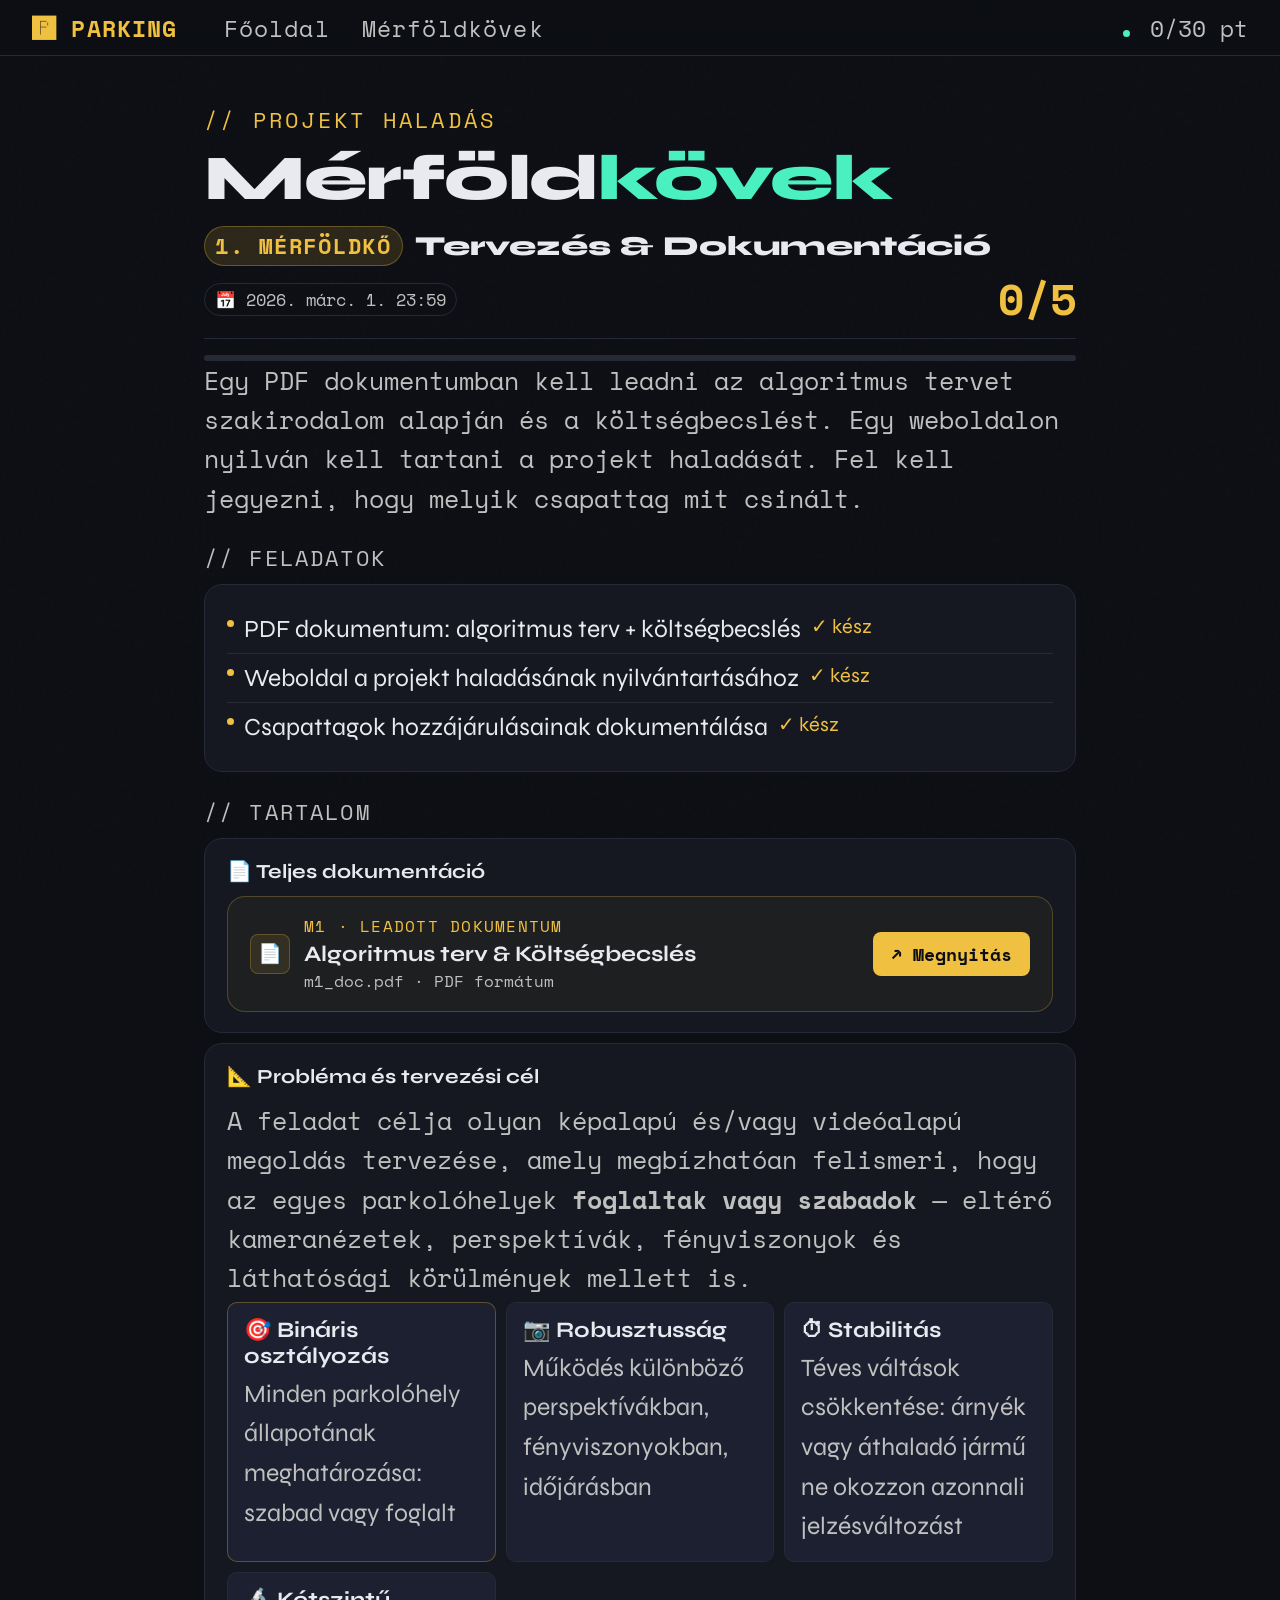
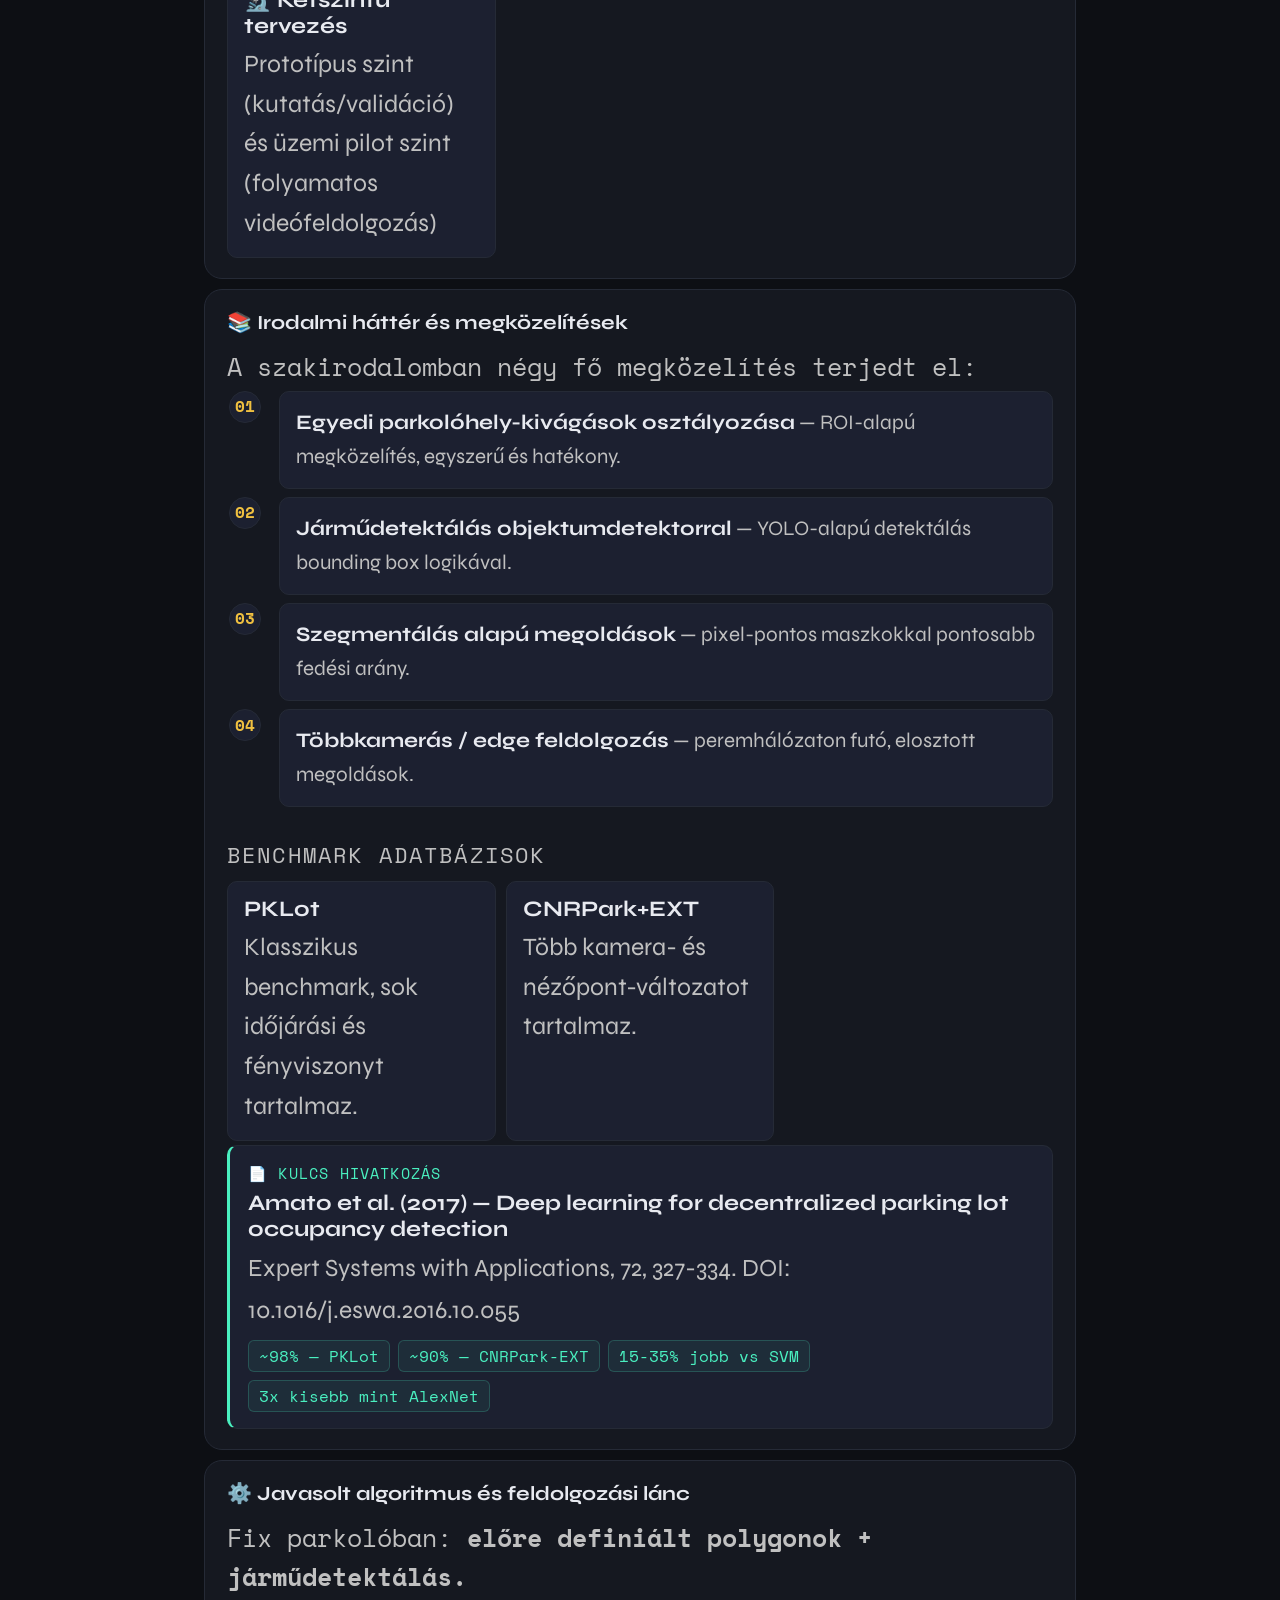
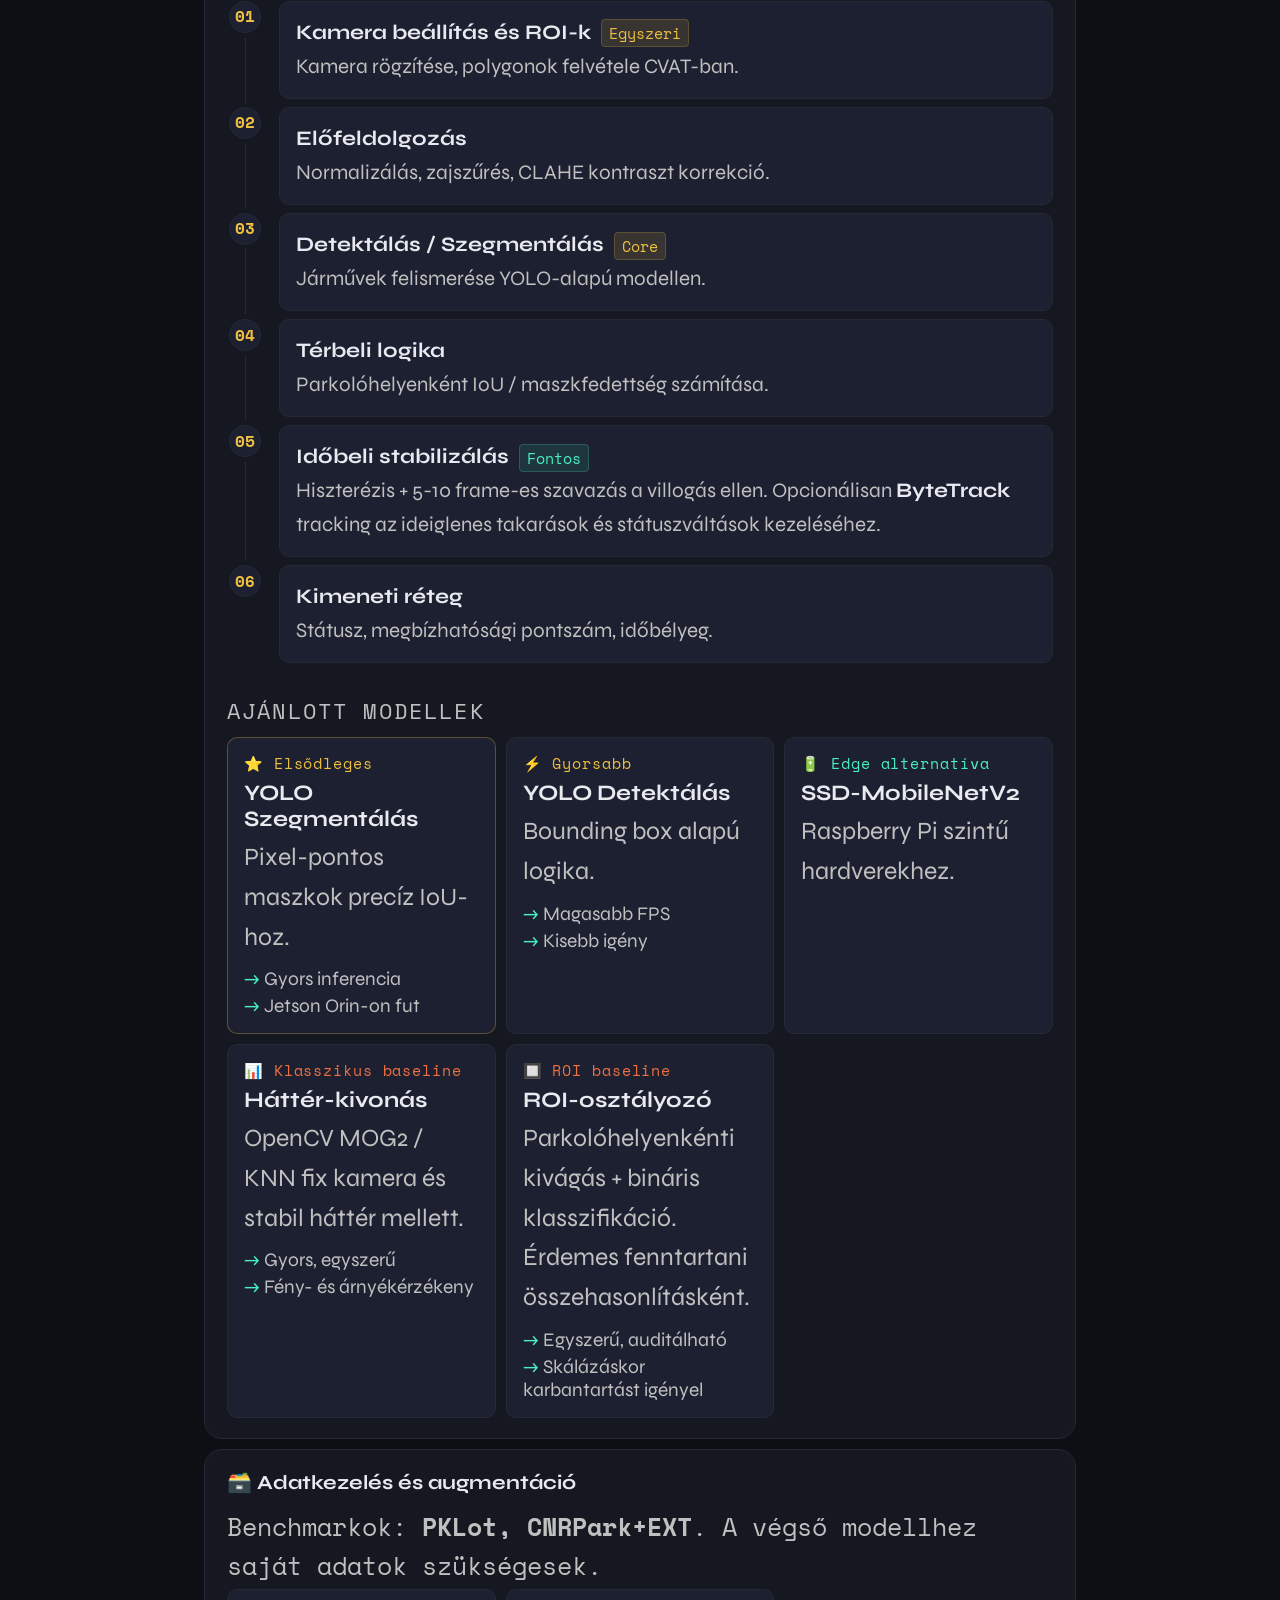
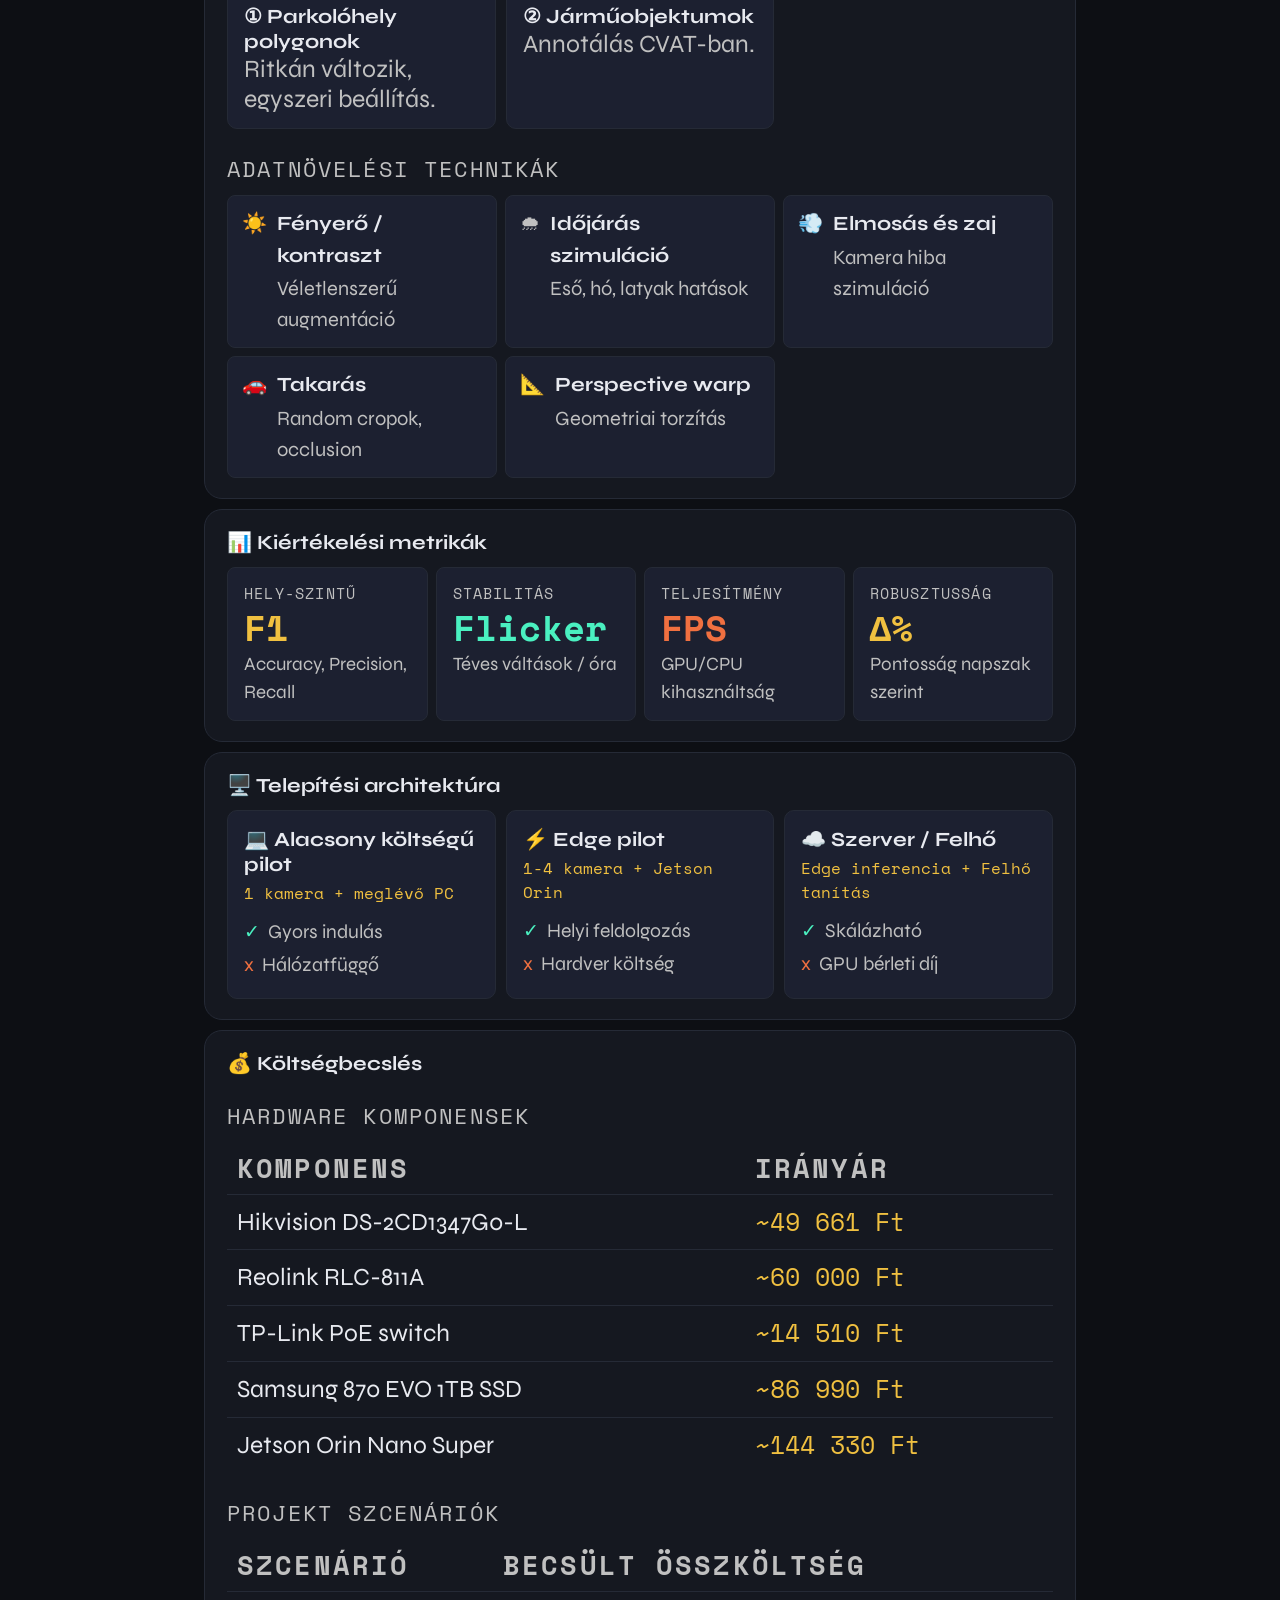
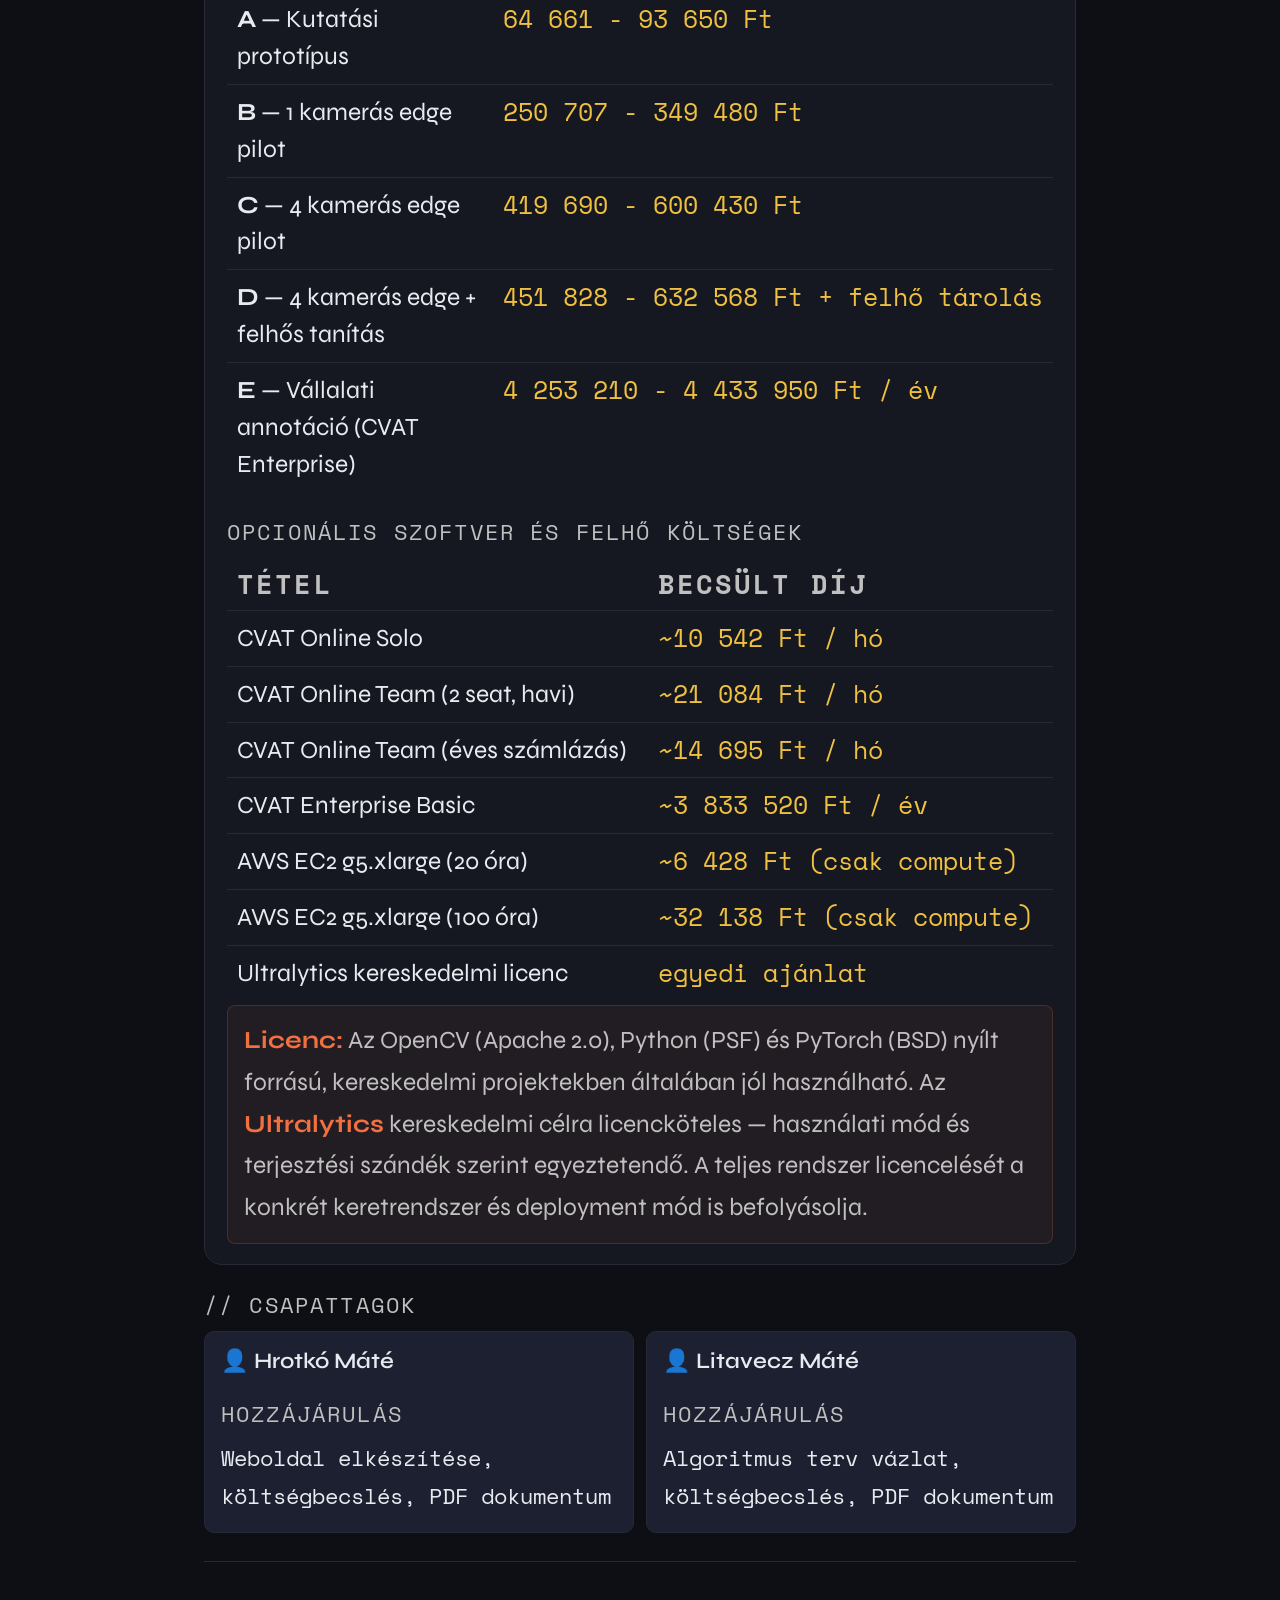
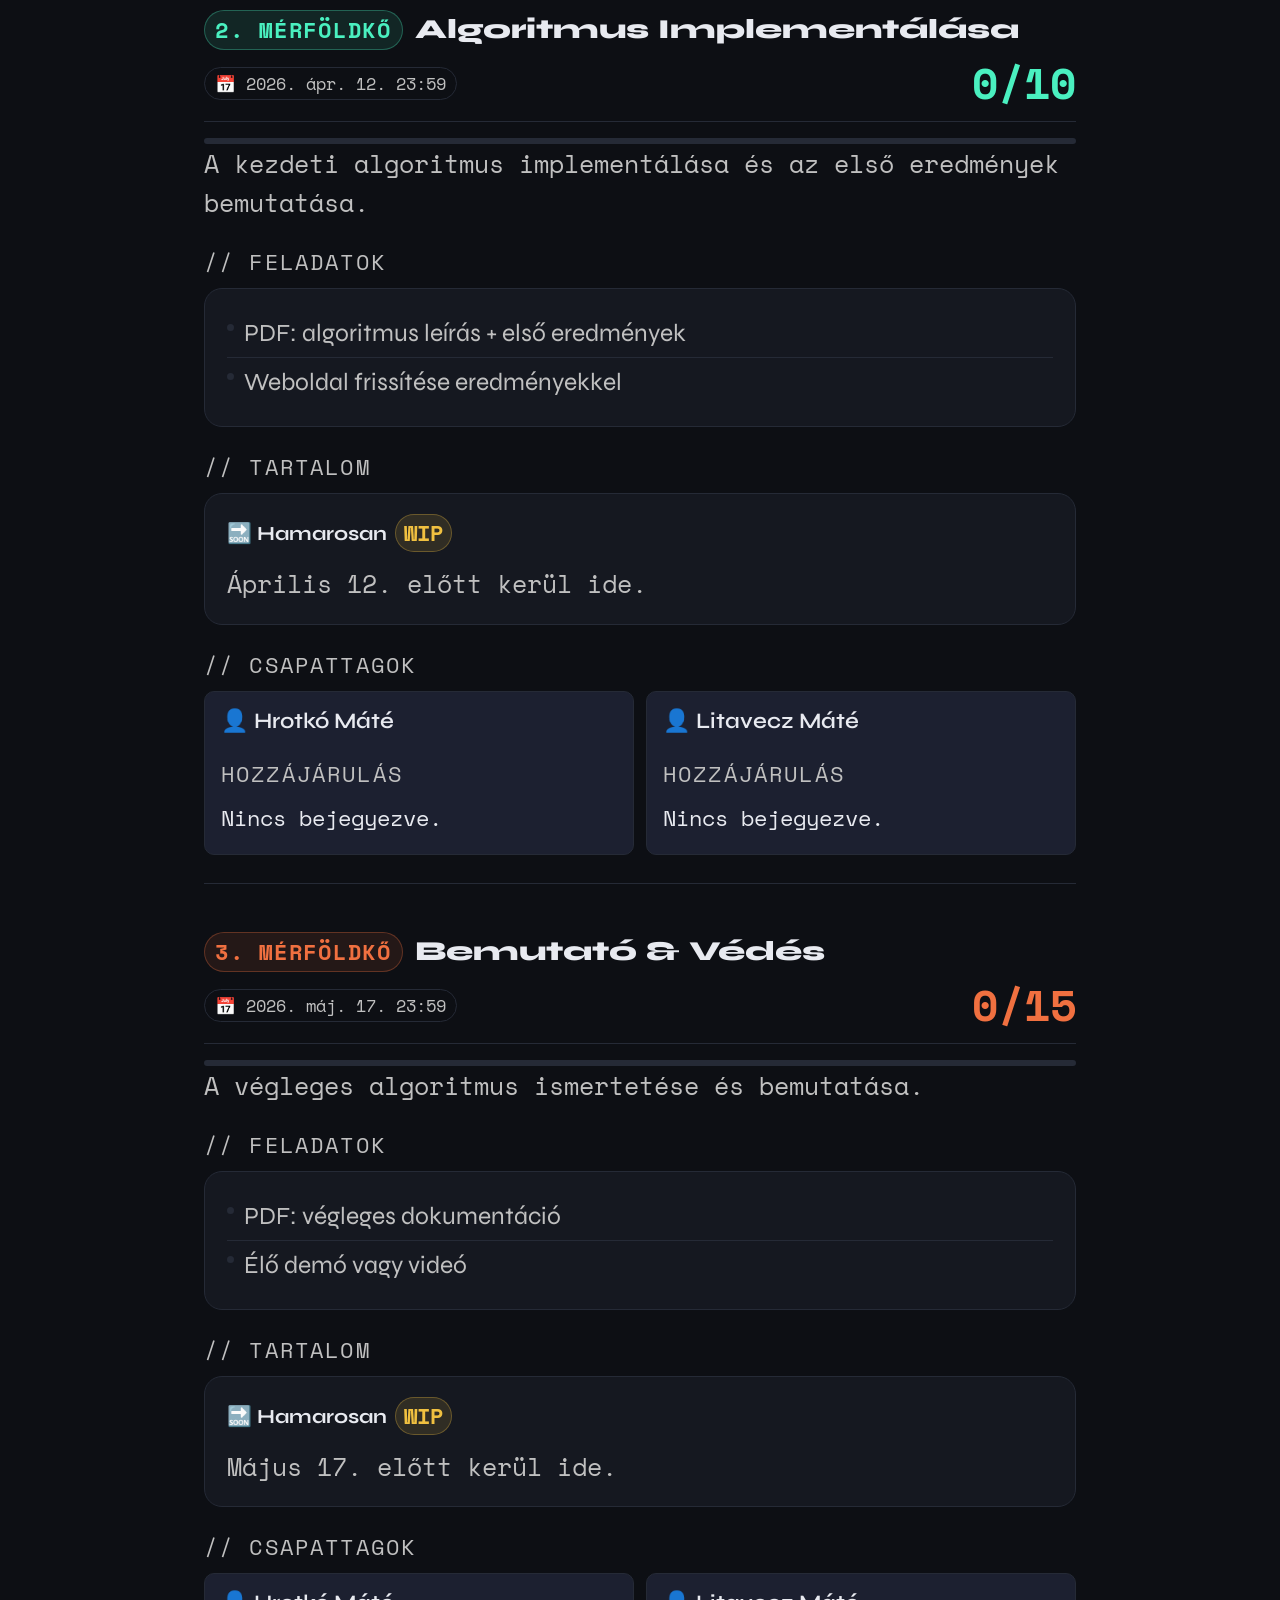
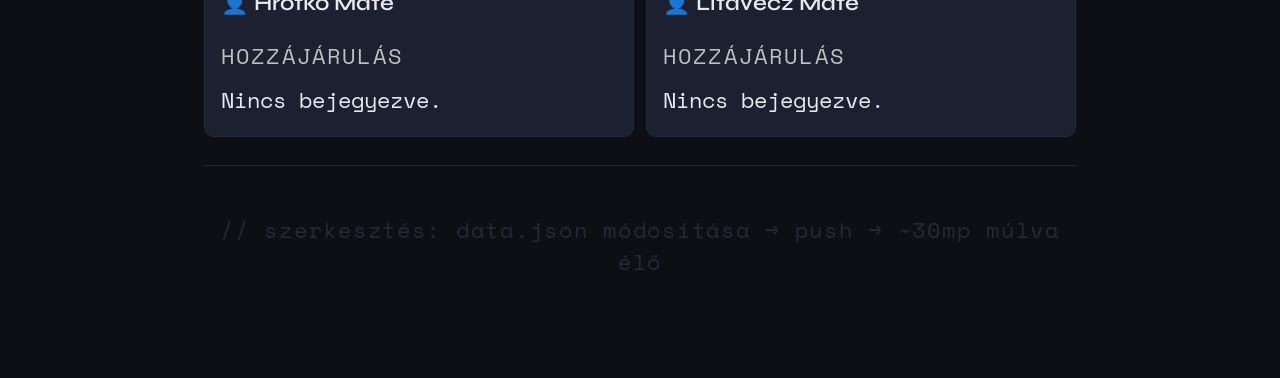
==== commit c2e8ce02: "Update" ====
--- a/milestones.html
+++ b/milestones.html
@@ -143,7 +143,7 @@
                 <div class="pipe-row"><div class="pipe-col-left"><div class="pipe-num">02</div><div class="pipe-line"></div></div><div class="pipe-body"><strong>Előfeldolgozás</strong><br>Normalizálás, zajszűrés, CLAHE kontraszt korrekció.</div></div>
                 <div class="pipe-row"><div class="pipe-col-left"><div class="pipe-num">03</div><div class="pipe-line"></div></div><div class="pipe-body"><strong>Detektálás / Szegmentálás</strong> <span class="pbadge">Core</span><br>Járművek felismerése YOLO-alapú modellen.</div></div>
                 <div class="pipe-row"><div class="pipe-col-left"><div class="pipe-num">04</div><div class="pipe-line"></div></div><div class="pipe-body"><strong>Térbeli logika</strong><br>Parkolóhelyenként IoU / maszkfedettség számítása.</div></div>
-                <div class="pipe-row"><div class="pipe-col-left"><div class="pipe-num">05</div><div class="pipe-line"></div></div><div class="pipe-body"><strong>Időbeli stabilizálás</strong> <span class="pbadge pbadge-teal">Fontos</span><br>Hiszterézis + 5-10 frame-es szavazás a villogás ellen.</div></div>
+                <div class="pipe-row"><div class="pipe-col-left"><div class="pipe-num">05</div><div class="pipe-line"></div></div><div class="pipe-body"><strong>Időbeli stabilizálás</strong> <span class="pbadge pbadge-teal">Fontos</span><br>Hiszterézis + 5-10 frame-es szavazás a villogás ellen. Opcionálisan <strong>ByteTrack</strong> tracking az ideiglenes takarások és státuszváltások kezeléséhez.</div></div>
                 <div class="pipe-row"><div class="pipe-col-left"><div class="pipe-num">06</div></div><div class="pipe-body"><strong>Kimeneti réteg</strong><br>Státusz, megbízhatósági pontszám, időbélyeg.</div></div>
               </div>
               <div class="section-label">Ajánlott modellek</div>
@@ -151,6 +151,8 @@
                 <div class="model-box primary"><span class="mtag">⭐ Elsődleges</span><div class="mname">YOLO Szegmentálás</div><div class="mdesc">Pixel-pontos maszkok precíz IoU-hoz.</div><ul><li>Gyors inferencia</li><li>Jetson Orin-on fut</li></ul></div>
                 <div class="model-box"><span class="mtag">⚡ Gyorsabb</span><div class="mname">YOLO Detektálás</div><div class="mdesc">Bounding box alapú logika.</div><ul><li>Magasabb FPS</li><li>Kisebb igény</li></ul></div>
                 <div class="model-box"><span class="mtag mtag-teal">🔋 Edge alternatíva</span><div class="mname">SSD-MobileNetV2</div><div class="mdesc">Raspberry Pi szintű hardverekhez.</div></div>
+                <div class="model-box"><span class="mtag" style="color:var(--accent3);">📊 Klasszikus baseline</span><div class="mname">Háttér-kivonás</div><div class="mdesc">OpenCV MOG2 / KNN fix kamera és stabil háttér mellett.</div><ul><li>Gyors, egyszerű</li><li>Fény- és árnyékérzékeny</li></ul></div>
+                <div class="model-box"><span class="mtag" style="color:var(--accent3);">🔲 ROI baseline</span><div class="mname">ROI-osztályozó</div><div class="mdesc">Parkolóhelyenkénti kivágás + bináris klasszifikáció. Érdemes fenntartani összehasonlításként.</div><ul><li>Egyszerű, auditálható</li><li>Skálázáskor karbantartást igényel</li></ul></div>
               </div>`
           },
           {
@@ -207,8 +209,21 @@
                 <tr><td><strong>A</strong> — Kutatási prototípus</td><td>64 661 - 93 650 Ft</td></tr>
                 <tr><td><strong>B</strong> — 1 kamerás edge pilot</td><td>250 707 - 349 480 Ft</td></tr>
                 <tr><td><strong>C</strong> — 4 kamerás edge pilot</td><td>419 690 - 600 430 Ft</td></tr>
+                <tr><td><strong>D</strong> — 4 kamerás edge + felhős tanítás</td><td>451 828 - 632 568 Ft + felhő tárolás</td></tr>
+                <tr><td><strong>E</strong> — Vállalati annotáció (CVAT Enterprise)</td><td>4 253 210 - 4 433 950 Ft / év</td></tr>
               </table>
-              <div class="license-note"><strong>Licenc:</strong> Az OpenCV és PyTorch nyílt forrású. Az Ultralytics kereskedelmi célra licencköteles lehet.</div>`
+              <div class="section-label">Opcionális szoftver és felhő költségek</div>
+              <table class="cost-table">
+                <tr><th>Tétel</th><th>Becsült díj</th></tr>
+                <tr><td>CVAT Online Solo</td><td>~10 542 Ft / hó</td></tr>
+                <tr><td>CVAT Online Team (2 seat, havi)</td><td>~21 084 Ft / hó</td></tr>
+                <tr><td>CVAT Online Team (éves számlázás)</td><td>~14 695 Ft / hó</td></tr>
+                <tr><td>CVAT Enterprise Basic</td><td>~3 833 520 Ft / év</td></tr>
+                <tr><td>AWS EC2 g5.xlarge (20 óra)</td><td>~6 428 Ft (csak compute)</td></tr>
+                <tr><td>AWS EC2 g5.xlarge (100 óra)</td><td>~32 138 Ft (csak compute)</td></tr>
+                <tr><td>Ultralytics kereskedelmi licenc</td><td>egyedi ajánlat</td></tr>
+              </table>
+              <div class="license-note"><strong>Licenc:</strong> Az OpenCV (Apache 2.0), Python (PSF) és PyTorch (BSD) nyílt forrású, kereskedelmi projektekben általában jól használható. Az <strong>Ultralytics</strong> kereskedelmi célra licencköteles — használati mód és terjesztési szándék szerint egyeztetendő. A teljes rendszer licencelését a konkrét keretrendszer és deployment mód is befolyásolja.</div>`
           }
         ]
       },
@@ -303,4 +318,5 @@
     init();
   </script>
 </body>
+
 </html>
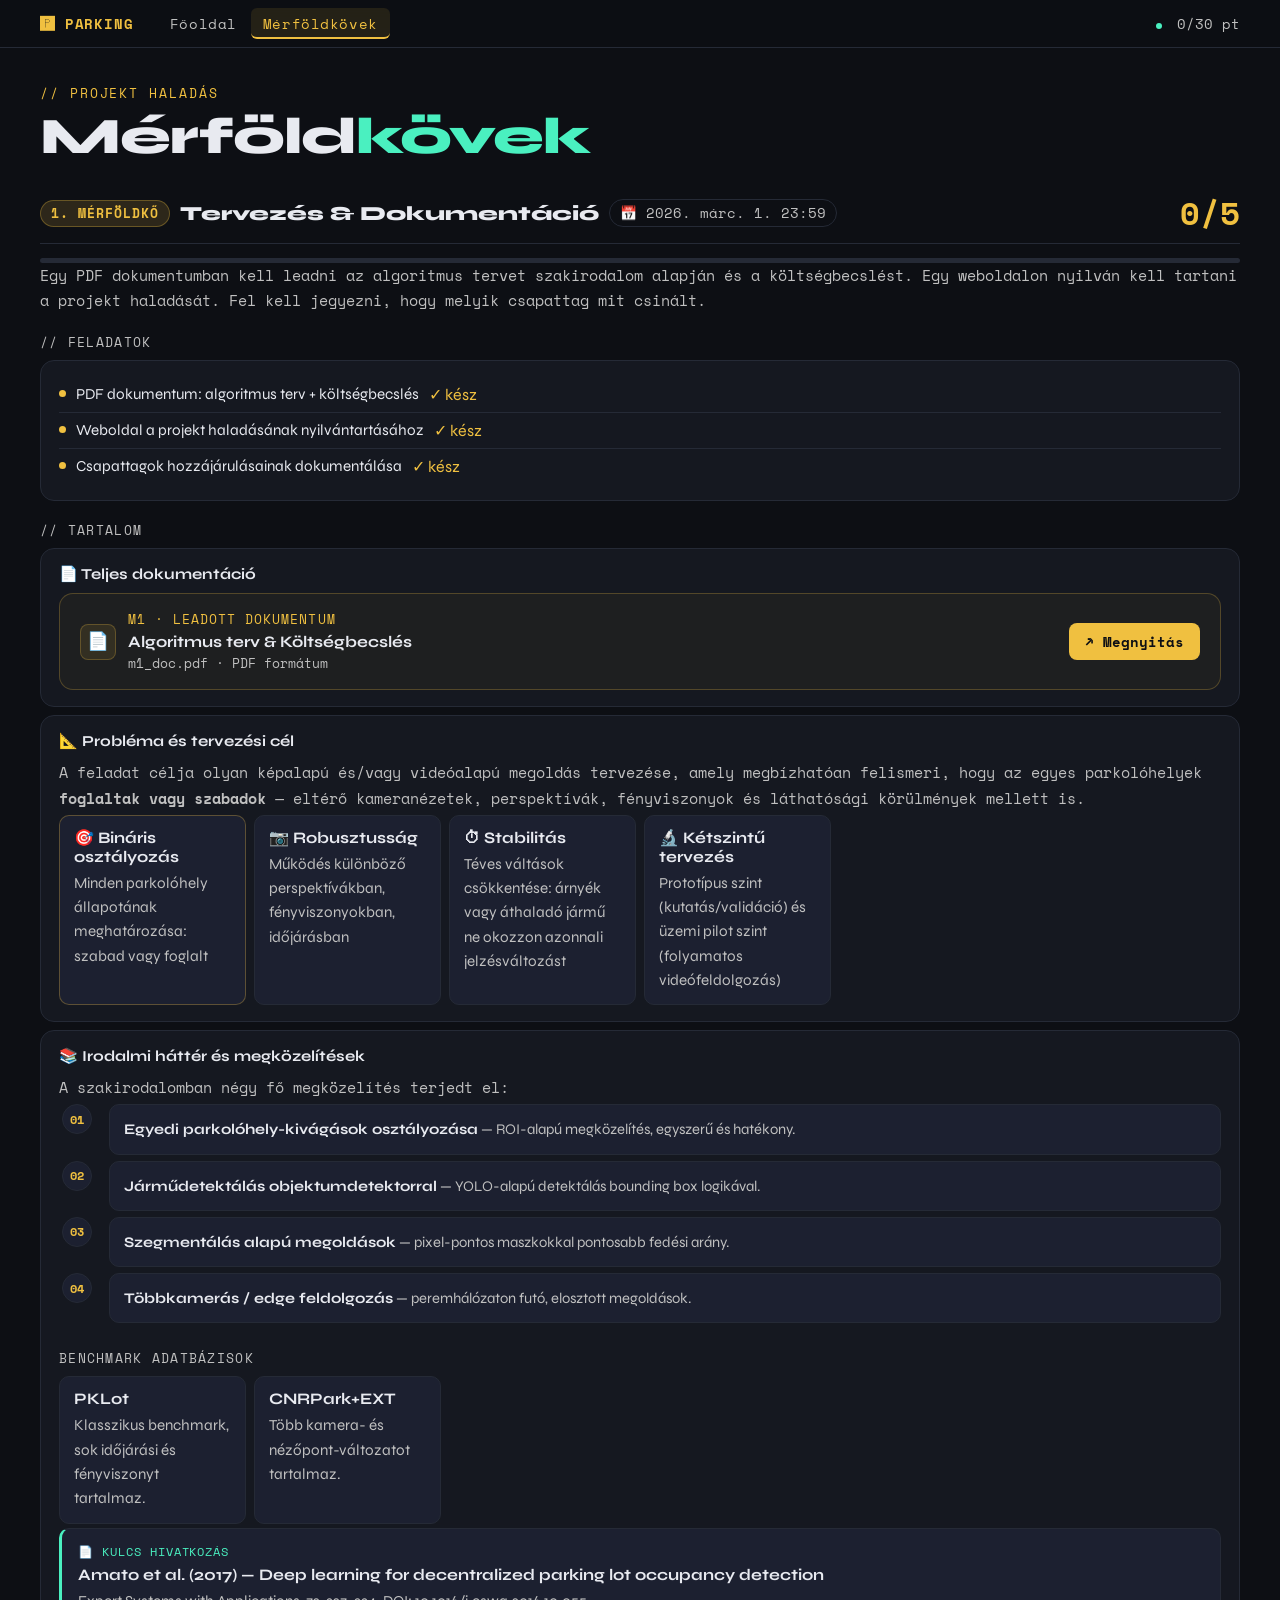
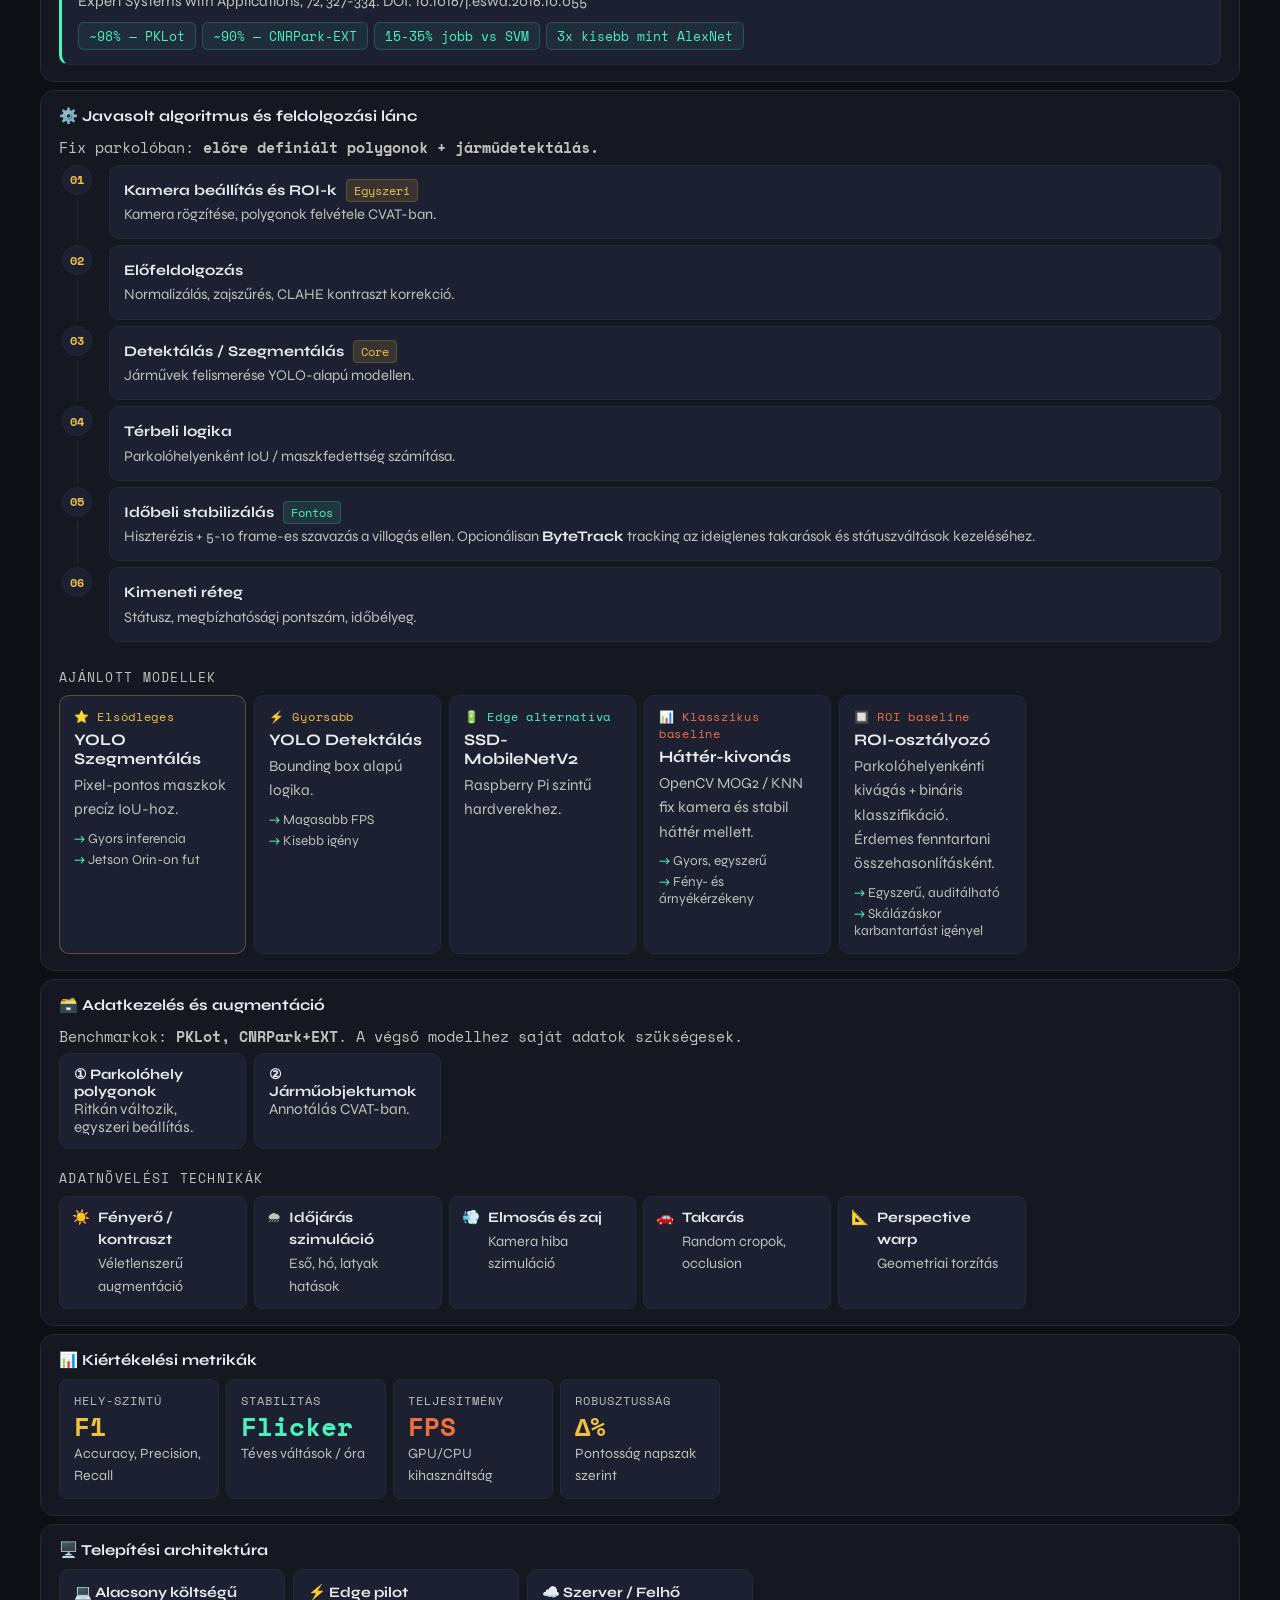
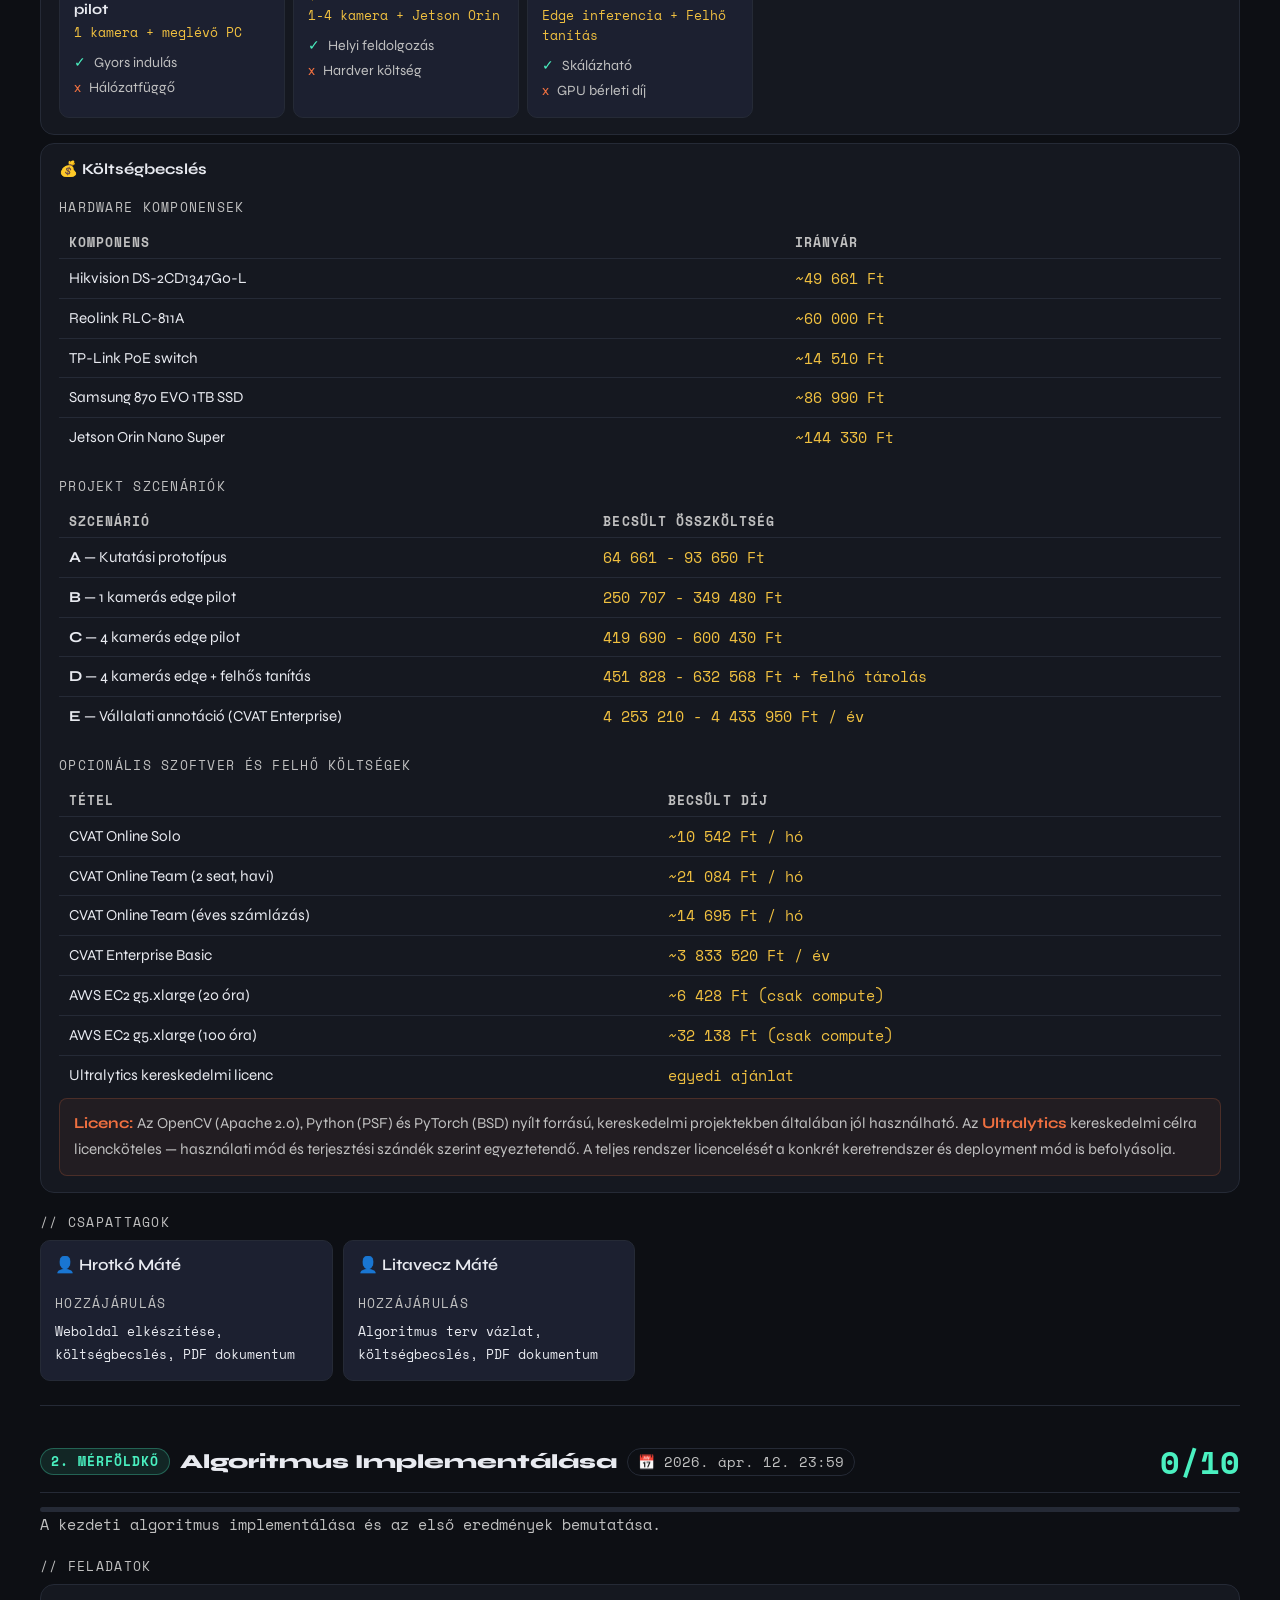
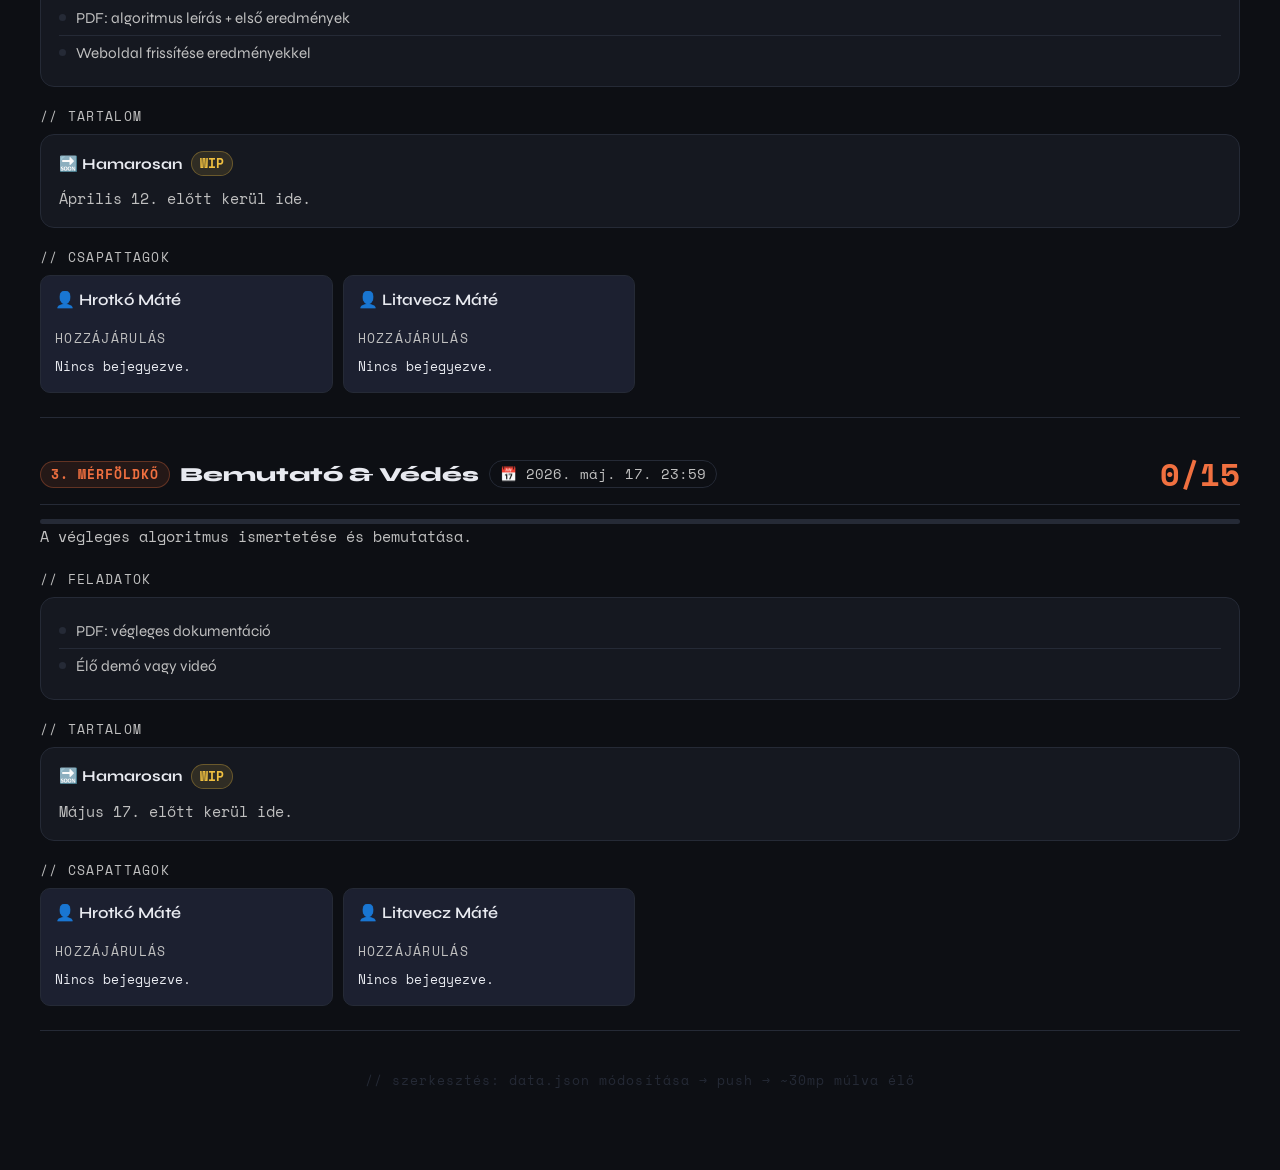
==== commit a724734d: "Style update" ====
--- a/milestones.html
+++ b/milestones.html
@@ -308,6 +308,7 @@
     }
 
     async function init() {
+      setActiveNav();
       try {
         const data = await loadData();
         render(data);
--- a/css/style.css
+++ b/css/style.css
@@ -15,7 +15,7 @@
   --m1: #f0c040;
   --m2: #4af0c0;
   --m3: #f07040;
-  --radius: 18px;
+  --radius: 14px;
 }
 
 * {
@@ -28,7 +28,7 @@
   background: var(--bg);
   color: var(--text);
   font-family: "Syne", sans-serif;
-  font-size: 20px;
+  font-size: 16px;
   min-height: 100vh;
   position: relative;
 }
@@ -36,7 +36,7 @@
   content: "";
   position: fixed;
   inset: 0;
-  background-image: url("data:image/svg+xml,%3Csvg viewBox='0 0 256 256' xmlns='http://www.w3.org/2000/svg'%3E%3Cfilter id='n'%3E%3CfeTurbulence type='fractalNoise' baseFrequency='0.9' numOctaves='4' stitchTiles='stitch'/%3E%3C/filter%3E%3Crect width='100%25' height='100%25' filter='url(%23n)' opacity='0.04'/%3E%3C/svg%3E");
+  background-image: url("data:image/svg+xml,%3Csvg viewBox='0 0 256 256' xmlns='http://www.w3.org/2000/svg'%3E%3Cfilter id='n'%3E%3CfeTurbulence type='fractalNoise' baseFrequency='0.9' numOctaves='4' stitchTiles='stitch'/%3E%3C/filter%3E%3Crect height='100%25' filter='url(%23n)' opacity='0.04'/%3E%3C/svg%3E");
   pointer-events: none;
   z-index: 0;
   opacity: 0.35;
@@ -46,38 +46,38 @@
   position: sticky;
   top: 0;
   z-index: 100;
-  background: rgba(13, 15, 20, 0.92);
+  background: rgba(13, 15, 20, 0.95);
   backdrop-filter: blur(12px);
   border-bottom: 1px solid var(--border);
-  padding: 0 32px;
+  padding: 0 40px;
   display: flex;
   align-items: center;
-  gap: 32px;
-  height: 56px;
+  gap: 24px;
+  height: 48px;
 }
 .navbar .nav-brand {
   font-family: "Space Mono", monospace;
-  font-size: 1.17em;
+  font-size: 0.9rem;
   font-weight: 700;
   color: var(--accent);
   text-decoration: none;
-  letter-spacing: 0.05em;
+  letter-spacing: 0.06em;
   white-space: nowrap;
 }
 .navbar .nav-links {
   display: flex;
-  gap: 4px;
+  gap: 2px;
   flex: 1;
 }
 .navbar .nav-links .nav-link {
   font-family: "Space Mono", monospace;
-  font-size: 1.17em;
+  font-size: 0.9rem;
   color: var(--muted);
   text-decoration: none;
-  padding: 6px 14px;
-  border-radius: 8px;
+  padding: 5px 12px;
+  border-radius: 6px;
   transition: color 0.2s, background 0.2s;
-  letter-spacing: 0.05em;
+  letter-spacing: 0.04em;
 }
 .navbar .nav-links .nav-link:hover {
   color: var(--text);
@@ -86,17 +86,19 @@
 .navbar .nav-links .nav-link.active {
   color: var(--accent);
   background: rgba(240, 192, 64, 0.1);
+  border-bottom: 2px solid var(--accent);
+  padding-bottom: 3px;
 }
 .navbar .nav-status {
   font-family: "Space Mono", monospace;
-  font-size: 1.17em;
+  font-size: 0.9rem;
   color: var(--muted);
   white-space: nowrap;
 }
 .navbar .nav-status .nav-dot {
   display: inline-block;
-  width: 7px;
-  height: 7px;
+  width: 6px;
+  height: 6px;
   border-radius: 50%;
   background: var(--accent2);
   margin-right: 6px;
@@ -112,47 +114,50 @@
   }
 }
 .page {
-  max-width: 920px;
+  max-width: 1500px;
   margin: 0 auto;
-  padding: 48px 24px 100px;
+  padding: 36px 40px 80px;
   position: relative;
   z-index: 1;
 }
+.page .page-header {
+  margin-bottom: 32px;
+}
 .page .page-label {
   font-family: "Space Mono", monospace;
-  font-size: 1.08em;
+  font-size: 0.8rem;
   letter-spacing: 0.15em;
   text-transform: uppercase;
   color: var(--accent);
-  margin-bottom: 8px;
+  margin-bottom: 6px;
 }
 .page h1.page-title {
-  font-size: clamp(2.5rem, 7vw, 4rem);
+  font-size: clamp(2rem, 5vw, 3.2rem);
   font-weight: 800;
   line-height: 1.1;
   letter-spacing: -0.02em;
-  margin-bottom: 12px;
+  margin-bottom: 10px;
 }
 .page h1.page-title span {
   color: var(--accent2);
 }
 .page .page-sub {
   color: var(--muted);
-  font-size: 1.23em;
-  font-family: "Space Mono", monospace;
-  line-height: 1.6;
+  font-size: 0.95rem;
+  font-family: "Space Mono", monospace;
+  line-height: 1.65;
 }
 
 .card {
   background: var(--surface);
   border: 1px solid var(--border);
   border-radius: var(--radius);
-  padding: 24px;
+  padding: 20px;
 }
 
 .m-pill {
   font-family: "Space Mono", monospace;
-  font-size: 1.08em;
+  font-size: 0.8rem;
   font-weight: 700;
   padding: 3px 10px;
   border-radius: 99px;
@@ -181,7 +186,7 @@
 
 .wip-badge {
   font-family: "Space Mono", monospace;
-  font-size: 1.08em;
+  font-size: 0.8rem;
   padding: 2px 8px;
   border-radius: 99px;
   background: rgba(240, 192, 64, 0.12);
@@ -190,7 +195,7 @@
 }
 
 .bar-bg {
-  height: 6px;
+  height: 5px;
   background: var(--border);
   border-radius: 99px;
   overflow: hidden;
@@ -204,33 +209,33 @@
 .divider {
   height: 1px;
   background: var(--border);
-  margin: 28px 0;
+  margin: 24px 0;
 }
 
 .section-label {
   font-family: "Space Mono", monospace;
-  font-size: 1.08em;
+  font-size: 0.8rem;
   text-transform: uppercase;
   letter-spacing: 0.1em;
   color: var(--muted);
-  margin: 24px 0 10px;
+  margin: 20px 0 8px;
 }
 
 .grid-4 {
   display: grid;
   grid-template-columns: repeat(4, 1fr);
-  gap: 12px;
+  gap: 10px;
 }
 
 table.cost-table {
   width: 100%;
   border-collapse: collapse;
-  font-size: 1.23em;
+  font-size: 0.95rem;
   margin-top: 10px;
 }
 table.cost-table th {
   font-family: "Space Mono", monospace;
-  font-size: 1.08em;
+  font-size: 0.8rem;
   text-transform: uppercase;
   letter-spacing: 0.08em;
   color: var(--muted);
@@ -239,7 +244,7 @@
   border-bottom: 1px solid var(--border);
 }
 table.cost-table td {
-  padding: 9px 10px;
+  padding: 8px 10px;
   border-bottom: 1px solid var(--border);
   color: var(--text);
   vertical-align: top;
@@ -262,13 +267,13 @@
   background: var(--surface);
   border: 1px solid var(--border);
   border-radius: var(--radius);
-  padding: 20px 22px;
+  padding: 16px 18px;
+  margin-bottom: 8px;
+}
+.content-block h3 {
+  font-size: 0.95em;
+  font-weight: 700;
   margin-bottom: 10px;
-}
-.content-block h3 {
-  font-size: 1em;
-  font-weight: 700;
-  margin-bottom: 12px;
   display: flex;
   align-items: center;
   gap: 8px;
@@ -279,7 +284,7 @@
   display: flex;
   align-items: flex-start;
   gap: 10px;
-  padding: 9px 0;
+  padding: 8px 0;
   border-bottom: 1px solid var(--border);
 }
 .task-item:last-child {
@@ -290,16 +295,16 @@
   height: 7px;
   border-radius: 50%;
   flex-shrink: 0;
-  margin-top: 6px;
+  margin-top: 5px;
 }
 
 .member-card {
   background: var(--surface2);
   border: 1px solid var(--border);
   border-radius: 10px;
-  padding: 16px;
+  padding: 14px;
   flex: 1;
-  min-width: 430px;
+  min-width: 0;
 }
 
 textarea,
@@ -309,13 +314,13 @@
   border-radius: 8px;
   color: var(--text);
   font-family: "Space Mono", monospace;
-  font-size: 1.23em;
+  font-size: 0.95rem;
   padding: 8px 12px;
   outline: none;
   transition: border-color 0.2s;
   width: 100%;
   resize: vertical;
-  min-height: 72px;
+  min-height: 64px;
   line-height: 1.6;
 }
 textarea:focus,
@@ -329,7 +334,7 @@
   left: 50%;
   transform: translateX(-50%);
   font-family: "Space Mono", monospace;
-  font-size: 1.17em;
+  font-size: 0.9rem;
   padding: 10px 22px;
   border-radius: 99px;
   z-index: 999;
@@ -375,29 +380,29 @@
 
 .hint {
   text-align: center;
-  margin-top: 48px;
-  font-family: "Space Mono", monospace;
-  font-size: 1.08em;
+  margin-top: 40px;
+  font-family: "Space Mono", monospace;
+  font-size: 0.8rem;
   color: var(--border);
   letter-spacing: 0.08em;
 }
 
 .milestone-block {
-  margin-bottom: 48px;
+  margin-bottom: 40px;
 }
 .milestone-block .milestone-block-header {
   display: flex;
   align-items: center;
-  gap: 12px;
+  gap: 10px;
   flex-wrap: wrap;
-  padding-bottom: 16px;
-  margin-bottom: 16px;
+  padding-bottom: 14px;
+  margin-bottom: 14px;
   border-bottom: 1px solid var(--border);
 }
 
 .deadline-badge {
   font-family: "Space Mono", monospace;
-  font-size: 1.05rem;
+  font-size: 0.85rem;
   color: var(--muted);
   padding: 3px 10px;
   border: 1px solid var(--border);
@@ -406,7 +411,7 @@
 
 .pts-big {
   font-family: "Space Mono", monospace;
-  font-size: 2.7rem;
+  font-size: 2rem;
   font-weight: 700;
   line-height: 1;
   margin-left: auto;
@@ -421,7 +426,7 @@
 .pipe-wrap .pipe-row {
   display: grid;
   grid-template-columns: 36px 1fr;
-  gap: 0 16px;
+  gap: 0 14px;
 }
 .pipe-wrap .pipe-row:last-child .pipe-line {
   display: none;
@@ -432,8 +437,8 @@
   align-items: center;
 }
 .pipe-wrap .pipe-row .pipe-num {
-  width: 32px;
-  height: 32px;
+  width: 30px;
+  height: 30px;
   border-radius: 50%;
   background: var(--surface2);
   border: 1px solid var(--border);
@@ -441,7 +446,7 @@
   align-items: center;
   justify-content: center;
   font-family: "Space Mono", monospace;
-  font-size: 0.975rem;
+  font-size: 0.75rem;
   font-weight: 700;
   color: var(--accent);
   flex-shrink: 0;
@@ -457,9 +462,9 @@
   background: var(--surface2);
   border: 1px solid var(--border);
   border-radius: 10px;
-  padding: 14px 16px;
-  margin-bottom: 8px;
-  font-size: 1.29rem;
+  padding: 12px 14px;
+  margin-bottom: 6px;
+  font-size: 0.92rem;
   line-height: 1.65;
   color: var(--muted);
 }
@@ -468,7 +473,7 @@
 }
 .pipe-wrap .pipe-row .pipe-body .pbadge {
   font-family: "Space Mono", monospace;
-  font-size: 0.93rem;
+  font-size: 0.75rem;
   padding: 2px 7px;
   border-radius: 4px;
   margin-left: 6px;
@@ -485,8 +490,8 @@
 
 .model-row {
   display: grid;
-  grid-template-columns: repeat(auto-fill, minmax(220px, 1fr));
-  gap: 10px;
+  grid-template-columns: repeat(auto-fill, minmax(180px, 1fr));
+  gap: 8px;
   margin-top: 4px;
 }
 
@@ -494,18 +499,18 @@
   background: var(--surface2);
   border: 1px solid var(--border);
   border-radius: 10px;
-  padding: 14px 16px;
-  font-size: 1.26rem;
+  padding: 12px 14px;
+  font-size: 0.9rem;
 }
 .model-box.primary {
   border-color: rgba(240, 192, 64, 0.3);
 }
 .model-box .mtag {
   font-family: "Space Mono", monospace;
-  font-size: 0.93rem;
+  font-size: 0.75rem;
   color: var(--accent);
   letter-spacing: 0.06em;
-  margin-bottom: 6px;
+  margin-bottom: 5px;
   display: block;
 }
 .model-box .mtag.mtag-teal {
@@ -513,22 +518,22 @@
 }
 .model-box .mname {
   font-weight: 700;
-  margin-bottom: 6px;
-  font-size: 1.38rem;
+  margin-bottom: 5px;
+  font-size: 1rem;
 }
 .model-box .mdesc {
   color: var(--muted);
   line-height: 1.6;
-  font-size: 1.23em;
+  font-size: 0.95rem;
 }
 .model-box ul {
-  margin: 8px 0 0 0;
+  margin: 6px 0 0 0;
   padding: 0;
   list-style: none;
 }
 .model-box ul li {
   color: var(--muted);
-  font-size: 1.2rem;
+  font-size: 0.85rem;
   padding: 2px 0;
 }
 .model-box ul li::before {
@@ -539,13 +544,13 @@
 .stat-row {
   display: flex;
   flex-wrap: wrap;
-  gap: 8px;
+  gap: 6px;
   margin-top: 8px;
 }
 
 .stat-chip {
   font-family: "Space Mono", monospace;
-  font-size: 1.02rem;
+  font-size: 0.82rem;
   padding: 3px 10px;
   border-radius: 6px;
   border: 1px solid rgba(74, 240, 192, 0.2);
@@ -555,18 +560,18 @@
 
 .aug-grid {
   display: grid;
-  grid-template-columns: repeat(auto-fill, minmax(210px, 1fr));
-  gap: 8px;
+  grid-template-columns: repeat(auto-fill, minmax(180px, 1fr));
+  gap: 7px;
   margin-top: 4px;
 }
 .aug-grid .aug-item {
   background: var(--surface2);
   border: 1px solid var(--border);
   border-radius: 8px;
-  padding: 12px 14px;
-  font-size: 1.26rem;
-  display: flex;
-  gap: 10px;
+  padding: 10px 12px;
+  font-size: 0.9rem;
+  display: flex;
+  gap: 8px;
   align-items: flex-start;
   color: var(--muted);
   line-height: 1.55;
@@ -579,56 +584,56 @@
 
 .metrics-grid {
   display: grid;
-  grid-template-columns: repeat(auto-fill, minmax(180px, 1fr));
+  grid-template-columns: repeat(auto-fill, minmax(150px, 1fr));
+  gap: 7px;
+  margin-top: 4px;
+}
+.metrics-grid .metric-box {
+  background: var(--surface2);
+  border: 1px solid var(--border);
+  border-radius: 8px;
+  padding: 12px 14px;
+}
+.metrics-grid .metric-box .mlabel {
+  font-family: "Space Mono", monospace;
+  font-size: 0.75rem;
+  color: var(--muted);
+  letter-spacing: 0.08em;
+  text-transform: uppercase;
+  margin-bottom: 5px;
+}
+.metrics-grid .metric-box .mval {
+  font-size: 1.6rem;
+  font-weight: 800;
+  color: var(--accent);
+  line-height: 1;
+  font-family: "Space Mono", monospace;
+  margin-bottom: 4px;
+}
+.metrics-grid .metric-box .mval.teal {
+  color: var(--accent2);
+}
+.metrics-grid .metric-box .mval.orange {
+  color: var(--accent3);
+}
+.metrics-grid .metric-box .msub {
+  font-size: 0.88rem;
+  color: var(--muted);
+  line-height: 1.5;
+}
+
+.deploy-grid {
+  display: grid;
+  grid-template-columns: repeat(auto-fill, minmax(200px, 1fr));
   gap: 8px;
   margin-top: 4px;
 }
-.metrics-grid .metric-box {
-  background: var(--surface2);
-  border: 1px solid var(--border);
-  border-radius: 8px;
-  padding: 14px 16px;
-}
-.metrics-grid .metric-box .mlabel {
-  font-family: "Space Mono", monospace;
-  font-size: 0.93rem;
-  color: var(--muted);
-  letter-spacing: 0.08em;
-  text-transform: uppercase;
-  margin-bottom: 6px;
-}
-.metrics-grid .metric-box .mval {
-  font-size: 2.25rem;
-  font-weight: 800;
-  color: var(--accent);
-  line-height: 1;
-  font-family: "Space Mono", monospace;
-  margin-bottom: 4px;
-}
-.metrics-grid .metric-box .mval.teal {
-  color: var(--accent2);
-}
-.metrics-grid .metric-box .mval.orange {
-  color: var(--accent3);
-}
-.metrics-grid .metric-box .msub {
-  font-size: 1.17rem;
-  color: var(--muted);
-  line-height: 1.5;
-}
-
-.deploy-grid {
-  display: grid;
-  grid-template-columns: repeat(auto-fill, minmax(240px, 1fr));
-  gap: 10px;
-  margin-top: 4px;
-}
 .deploy-grid .deploy-box {
   background: var(--surface2);
   border: 1px solid var(--border);
   border-radius: 10px;
-  padding: 16px;
-  font-size: 1.26rem;
+  padding: 14px;
+  font-size: 0.9rem;
 }
 .deploy-grid .deploy-box .dtitle {
   font-weight: 700;
@@ -636,16 +641,16 @@
 }
 .deploy-grid .deploy-box .dprice {
   font-family: "Space Mono", monospace;
-  font-size: 1.02rem;
-  color: var(--accent);
-  margin-bottom: 10px;
+  font-size: 0.82rem;
+  color: var(--accent);
+  margin-bottom: 8px;
 }
 .deploy-grid .deploy-box .ditem {
   display: flex;
   gap: 8px;
   align-items: flex-start;
   color: var(--muted);
-  font-size: 1.215rem;
+  font-size: 0.88rem;
   padding: 2px 0;
   line-height: 1.5;
 }
@@ -665,24 +670,24 @@
   border: 1px solid var(--border);
   border-left: 3px solid var(--accent2);
   border-radius: 10px;
-  padding: 16px 18px;
+  padding: 14px 16px;
   margin-top: 4px;
 }
 .ref-box .rlabel {
   font-family: "Space Mono", monospace;
-  font-size: 0.93rem;
+  font-size: 0.75rem;
   color: var(--accent2);
   letter-spacing: 0.08em;
   text-transform: uppercase;
-  margin-bottom: 6px;
+  margin-bottom: 5px;
 }
 .ref-box .rtitle {
   font-weight: 700;
-  font-size: 1.38rem;
-  margin-bottom: 6px;
+  font-size: 1rem;
+  margin-bottom: 5px;
 }
 .ref-box .rmeta {
-  font-size: 1.23em;
+  font-size: 0.95rem;
   color: var(--muted);
   line-height: 1.7;
 }
@@ -691,8 +696,8 @@
   background: rgba(240, 112, 64, 0.06);
   border: 1px solid rgba(240, 112, 64, 0.2);
   border-radius: 8px;
-  padding: 14px 16px;
-  font-size: 1.23em;
+  padding: 12px 14px;
+  font-size: 0.95rem;
   color: var(--muted);
   line-height: 1.7;
   margin-top: 4px;
@@ -710,28 +715,28 @@
   background: rgba(240, 192, 64, 0.04);
   border: 1px solid rgba(240, 192, 64, 0.25);
   border-radius: var(--radius);
-  padding: 18px 22px;
+  padding: 16px 20px;
 }
 .pdf-block .pdf-block-left {
   display: flex;
   align-items: center;
-  gap: 14px;
+  gap: 12px;
 }
 .pdf-block .pdf-icon {
-  width: 40px;
-  height: 40px;
+  width: 36px;
+  height: 36px;
   border-radius: 8px;
   background: rgba(240, 192, 64, 0.1);
   border: 1px solid rgba(240, 192, 64, 0.25);
   display: flex;
   align-items: center;
   justify-content: center;
-  font-size: 1.2rem;
+  font-size: 1.1rem;
   flex-shrink: 0;
 }
 .pdf-block .pdf-info-label {
   font-family: "Space Mono", monospace;
-  font-size: 0.975rem;
+  font-size: 0.8rem;
   color: var(--accent);
   letter-spacing: 0.08em;
   text-transform: uppercase;
@@ -739,11 +744,11 @@
 }
 .pdf-block .pdf-info-name {
   font-weight: 700;
-  font-size: 1.38rem;
+  font-size: 1rem;
 }
 .pdf-block .pdf-info-sub {
   font-family: "Space Mono", monospace;
-  font-size: 1.02rem;
+  font-size: 0.82rem;
   color: var(--muted);
   margin-top: 2px;
 }
@@ -752,9 +757,9 @@
   align-items: center;
   gap: 8px;
   font-family: "Space Mono", monospace;
-  font-size: 1.125rem;
-  font-weight: 700;
-  padding: 9px 18px;
+  font-size: 0.875rem;
+  font-weight: 700;
+  padding: 8px 16px;
   border-radius: 8px;
   background: var(--accent);
   color: #0d0f14;
@@ -769,41 +774,90 @@
 
 .text-active {
   color: var(--text);
-  font-size: 1.23em;
+  font-size: 0.95rem;
 }
 
 .text-muted {
   color: var(--muted);
-  font-size: 1.23em;
+  font-size: 0.95rem;
 }
 
 .member-name {
   font-weight: 600;
-  margin-bottom: 15px;
-  font-size: 1.38rem;
+  margin-bottom: 12px;
+  font-size: 1rem;
 }
 
 .member-contribution {
-  font-size: 1.08em;
+  font-size: 0.8rem;
   line-height: 1.75;
   font-family: "Space Mono", monospace;
 }
 
 .milestone-title {
-  font-size: 1.72rem;
+  font-size: 1.25rem;
   font-weight: 800;
 }
 
+@media (min-width: 900px) {
+  .grid-4 {
+    grid-template-columns: repeat(4, 1fr);
+  }
+}
+@media (max-width: 1024px) {
+  .page {
+    padding: 28px 28px 80px;
+  }
+}
+@media (max-width: 768px) {
+  .page {
+    padding: 24px 20px 80px;
+    max-width: 100%;
+  }
+  .grid-4 {
+    grid-template-columns: repeat(2, 1fr);
+  }
+  .navbar {
+    padding: 0 20px;
+    gap: 12px;
+  }
+  .model-row {
+    grid-template-columns: repeat(auto-fill, minmax(150px, 1fr));
+  }
+}
 @media (max-width: 640px) {
   .grid-4 {
     grid-template-columns: 1fr 1fr;
   }
   .navbar {
-    padding: 0 16px;
-    gap: 16px;
+    padding: 0 14px;
+    gap: 10px;
+    height: 44px;
+  }
+  .navbar .nav-status {
+    font-size: 0.78rem;
   }
   .page {
-    padding: 32px 16px 80px;
+    padding: 20px 14px 60px;
+  }
+  .milestone-block-header .pts-big {
+    font-size: 1.5rem;
+  }
+  .deploy-grid,
+  .aug-grid {
+    grid-template-columns: 1fr;
+  }
+  .member-card {
+    min-width: 0;
+    width: 100%;
+  }
+}
+@media (max-width: 420px) {
+  .grid-4 {
+    grid-template-columns: 1fr;
+  }
+  .model-row {
+    grid-template-columns: 1fr;
   }
 }
 
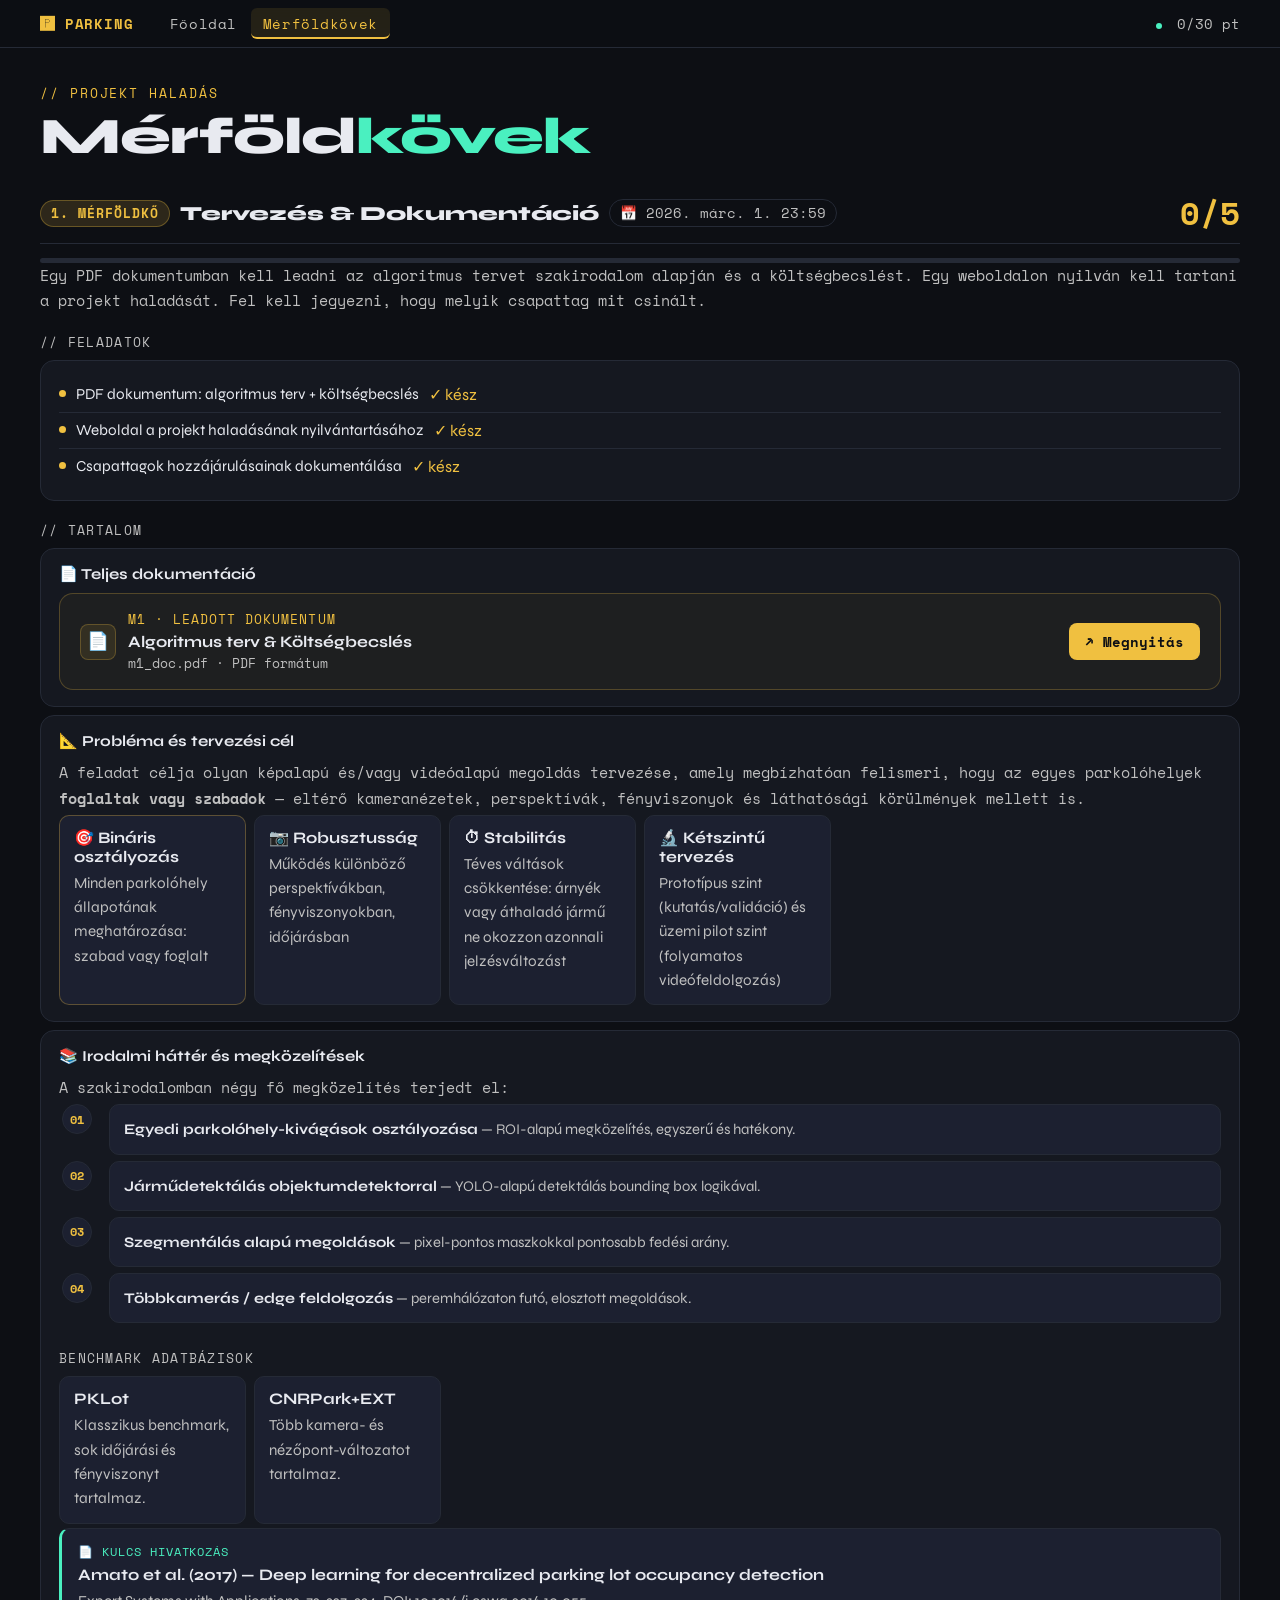
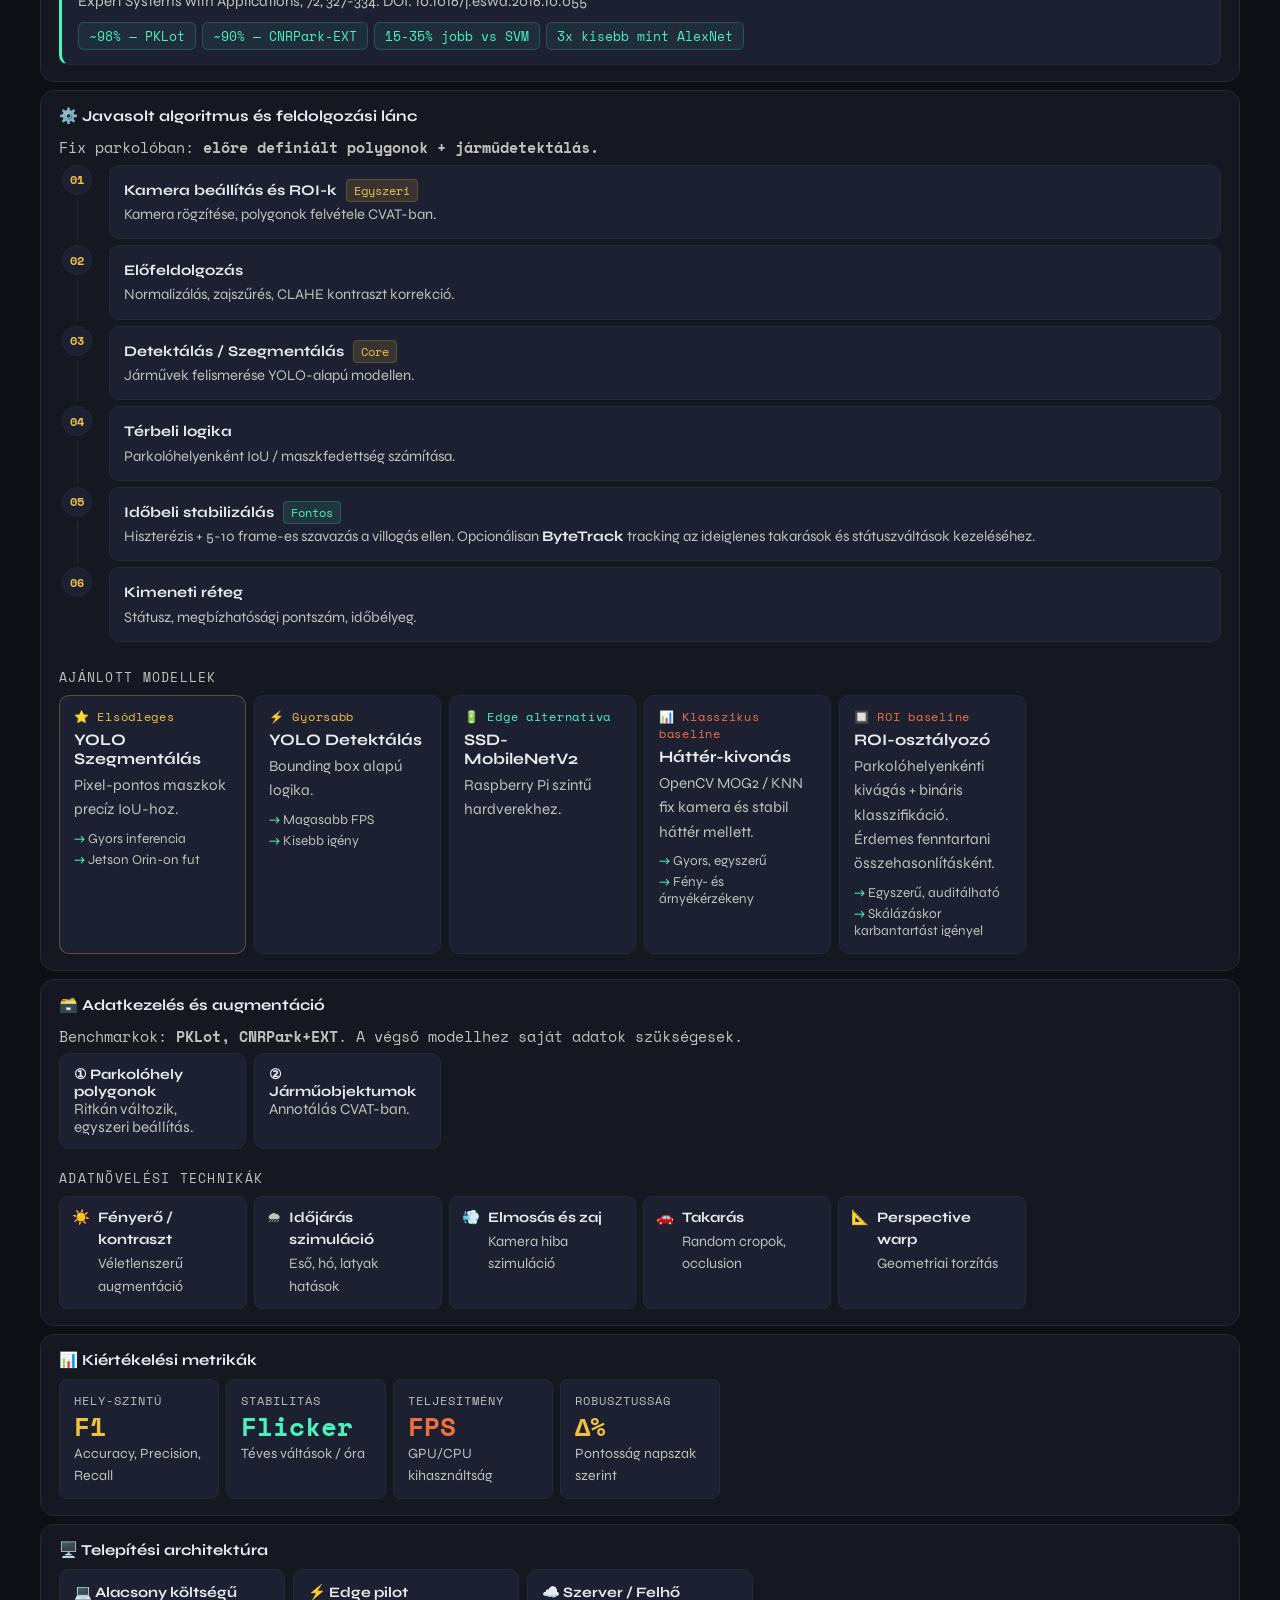
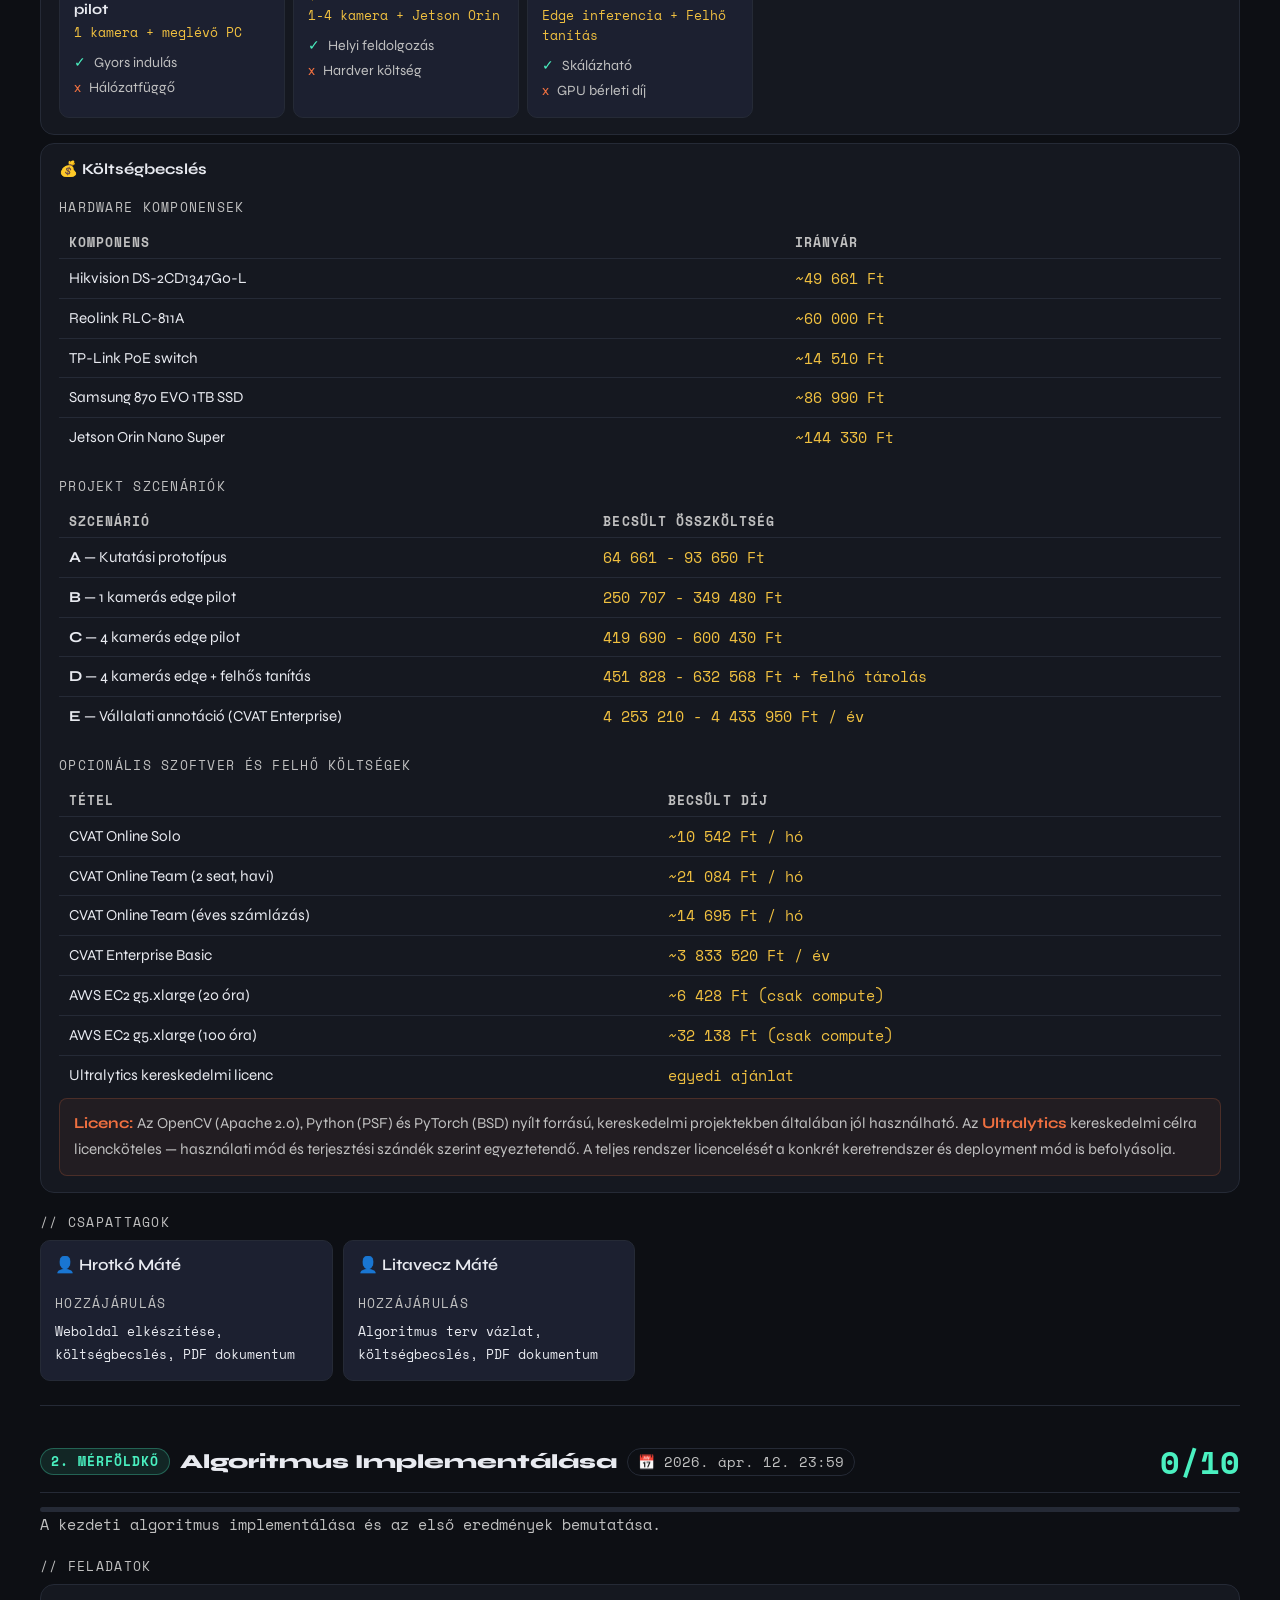
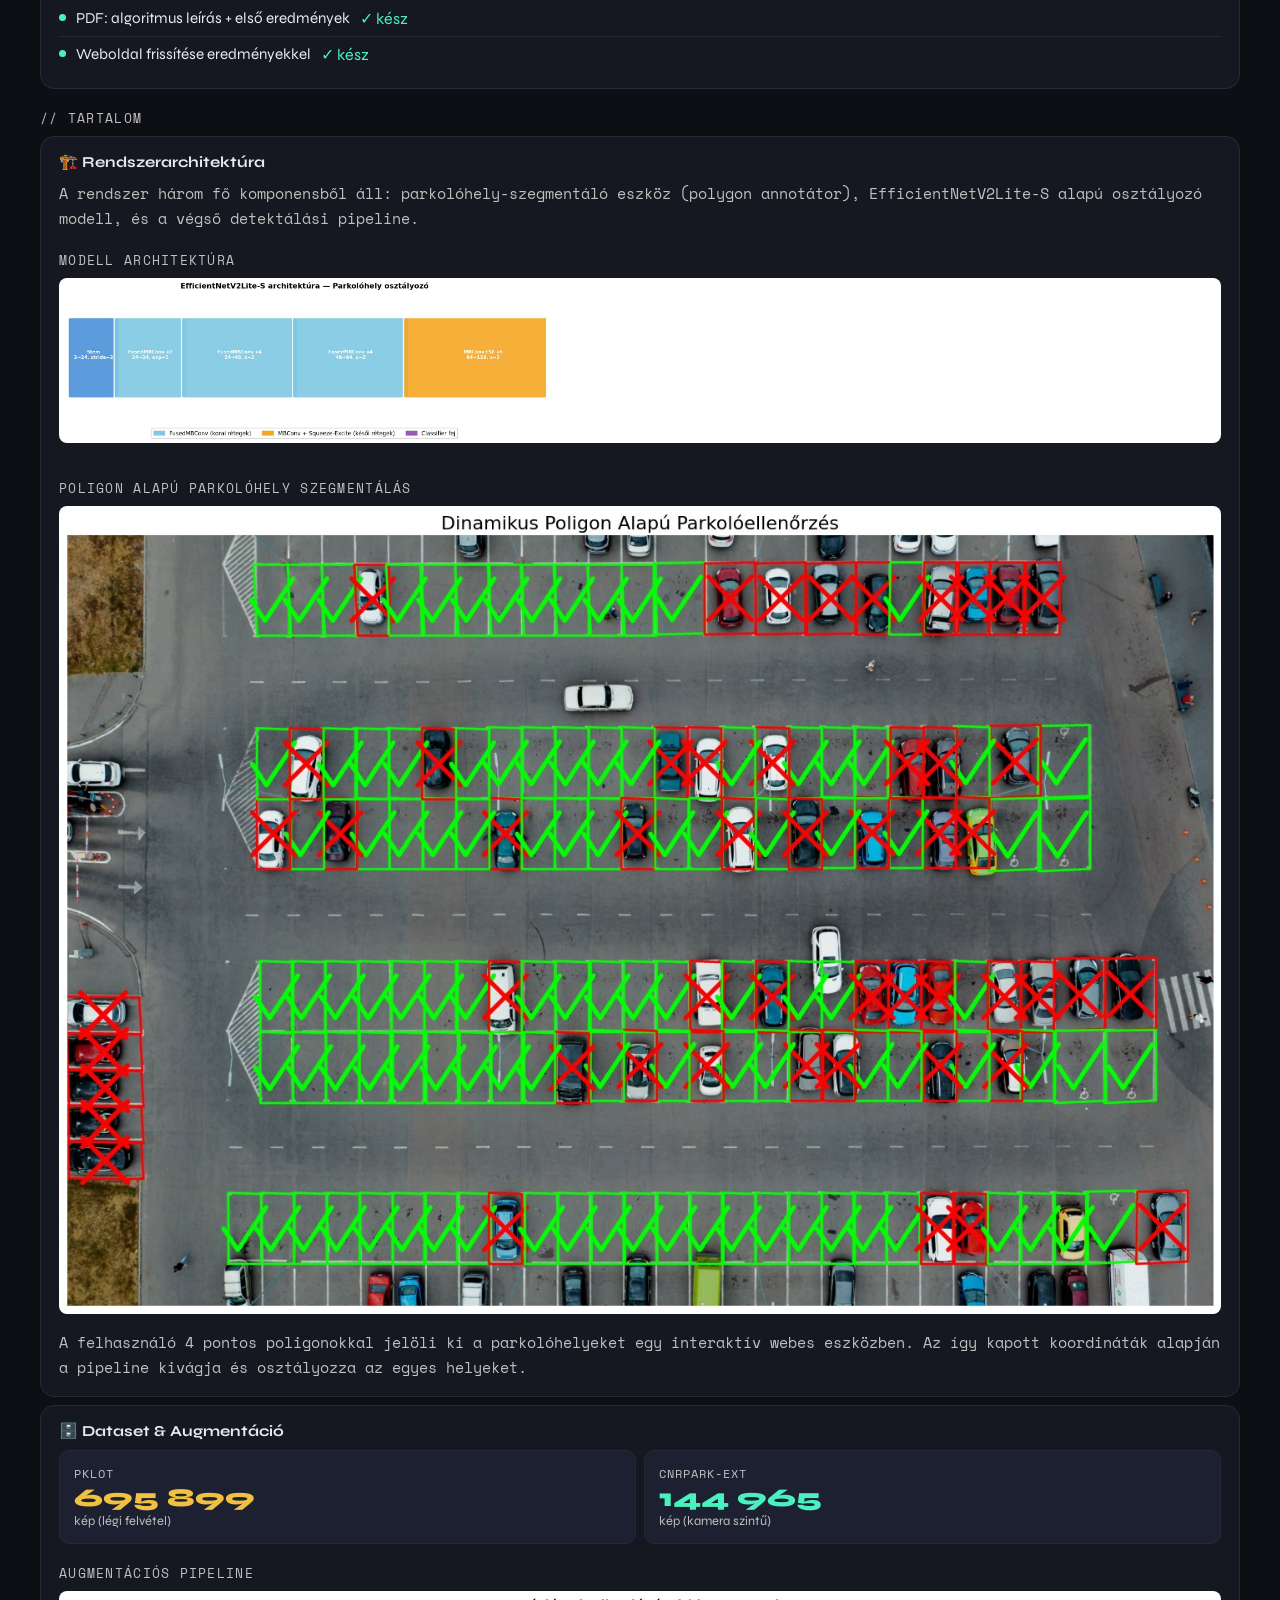
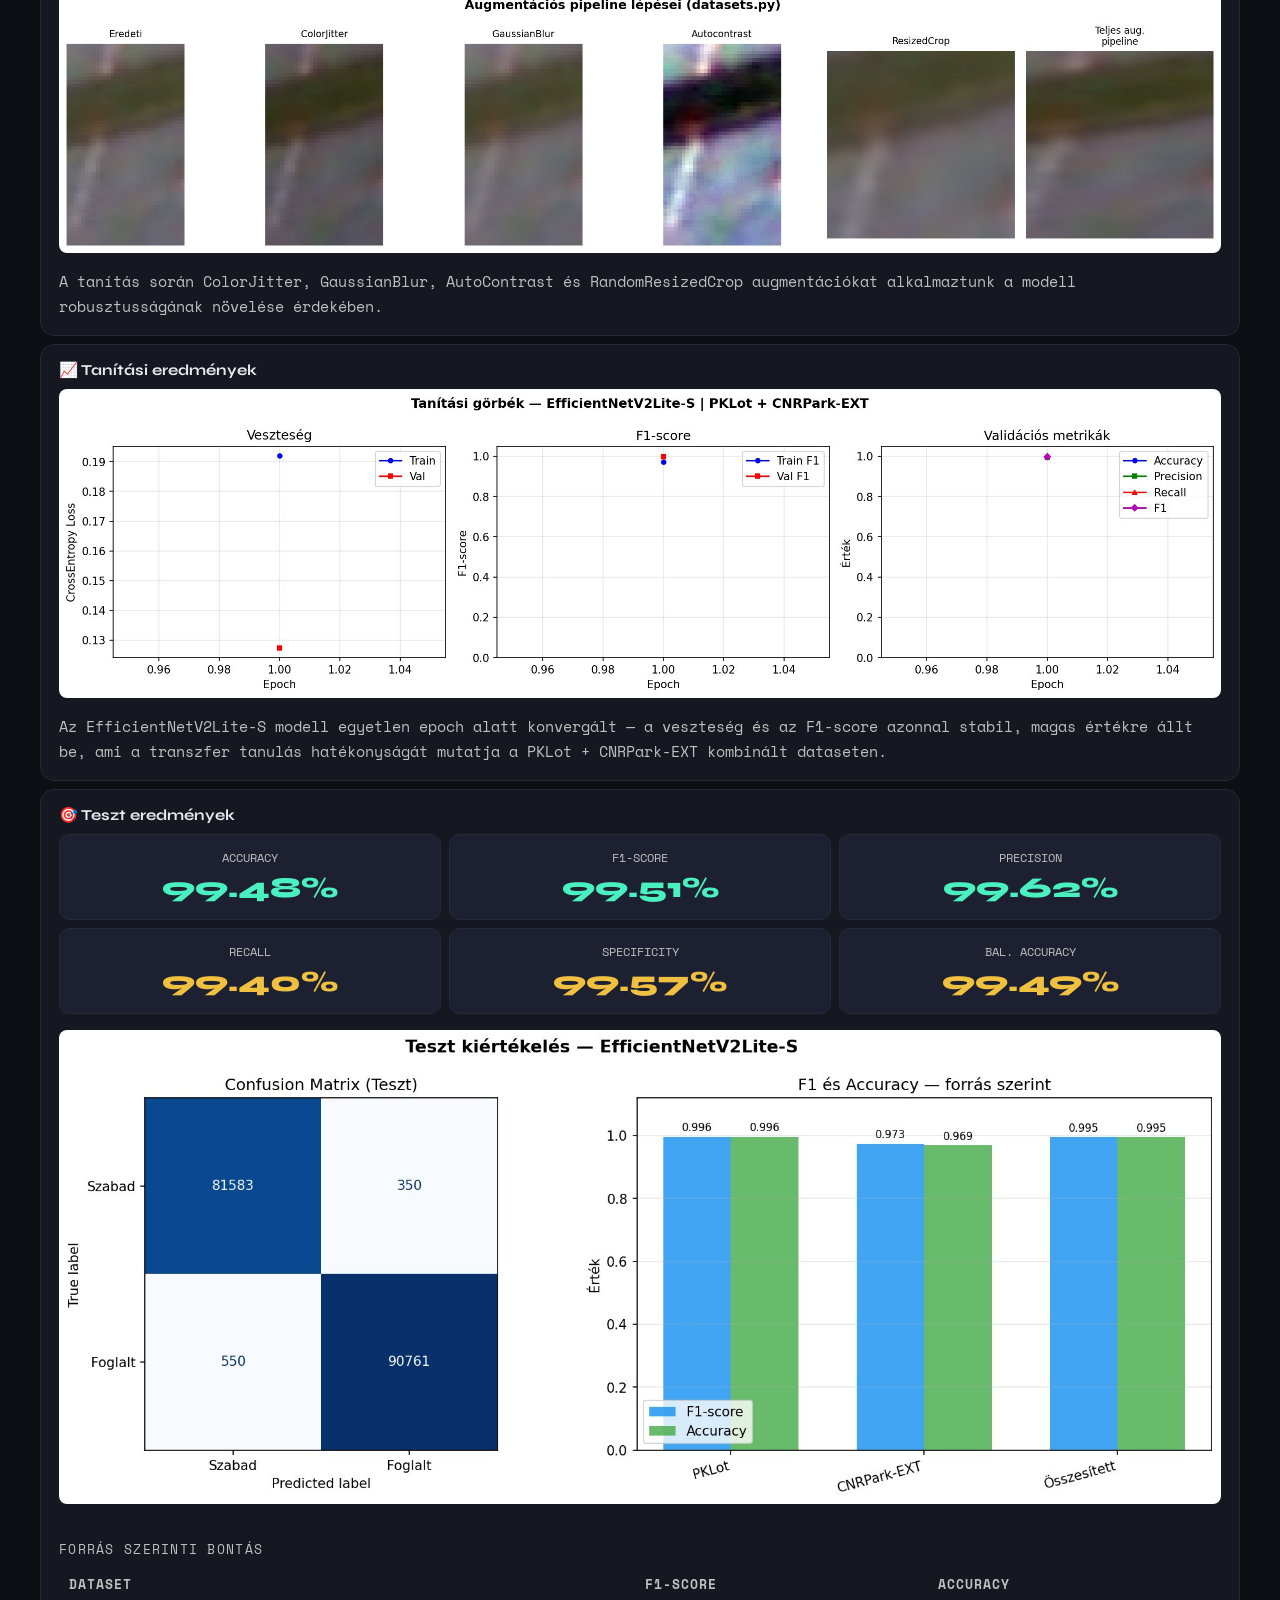
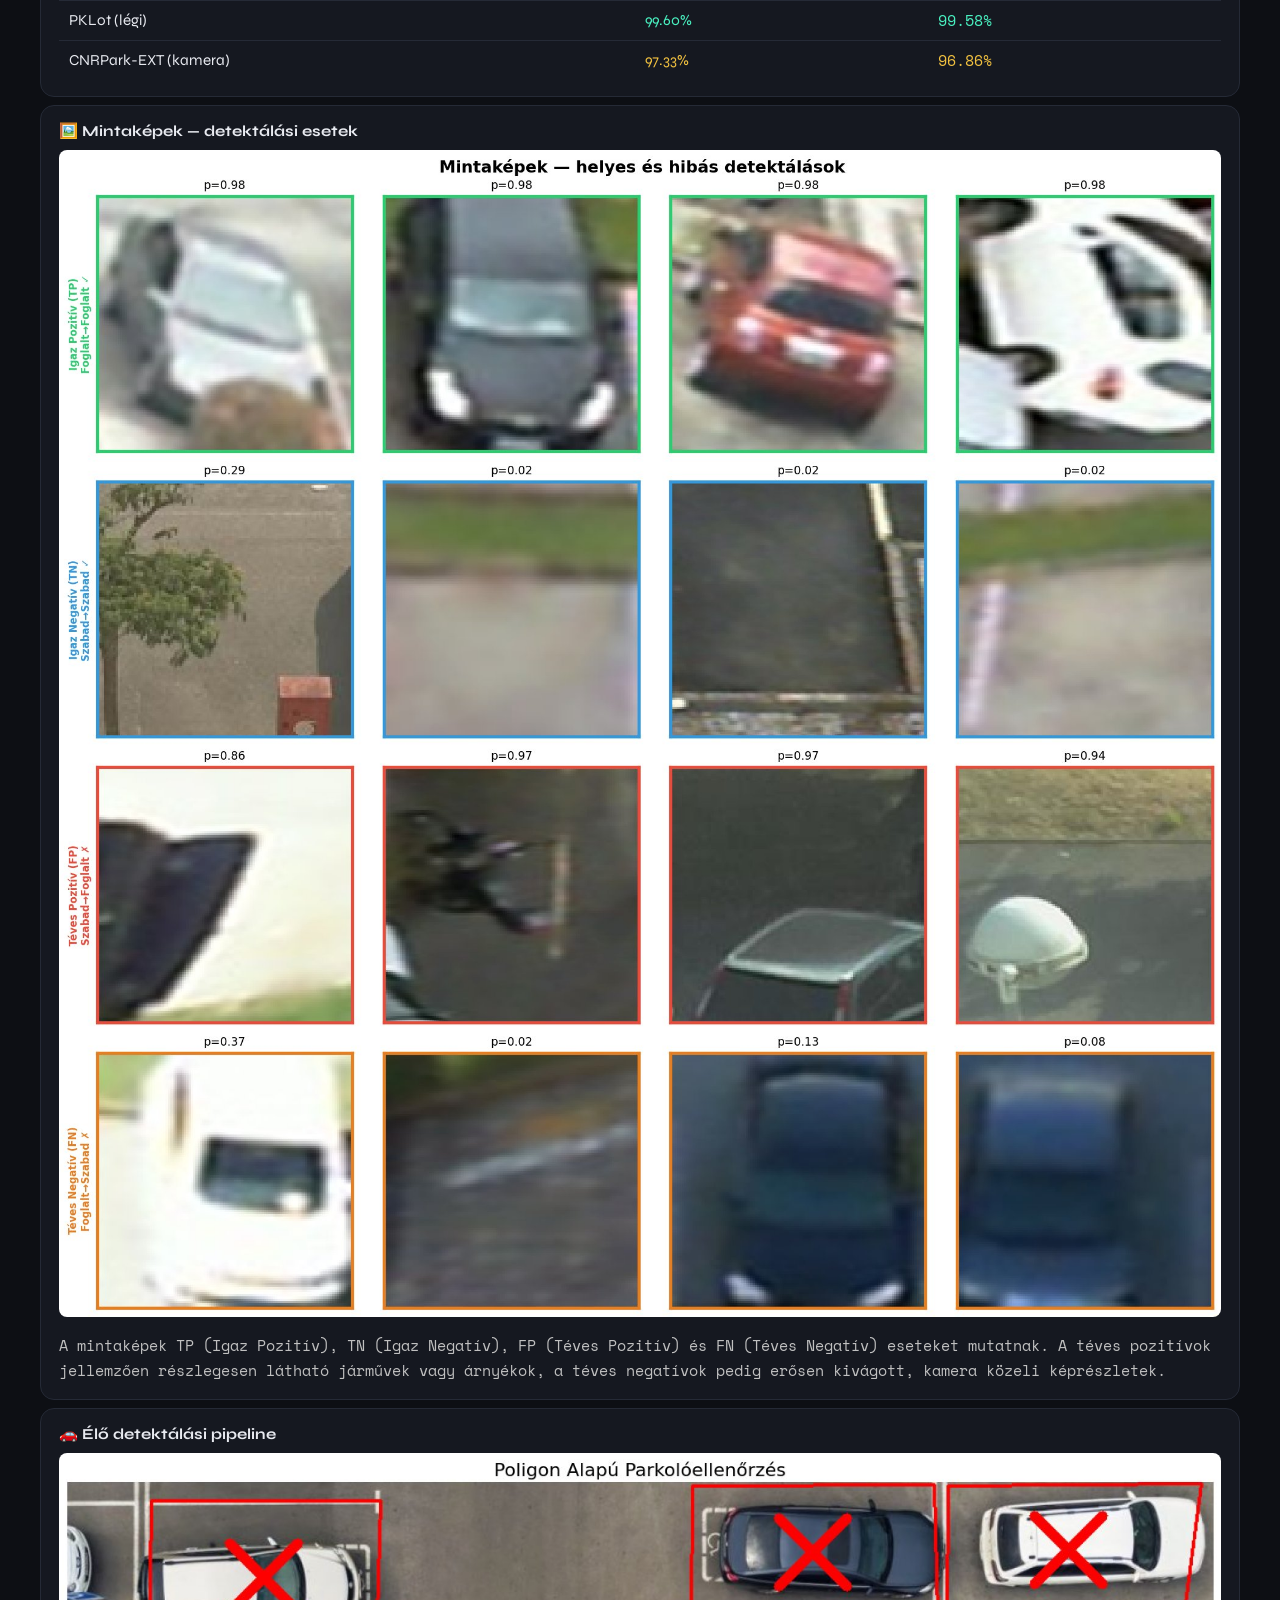
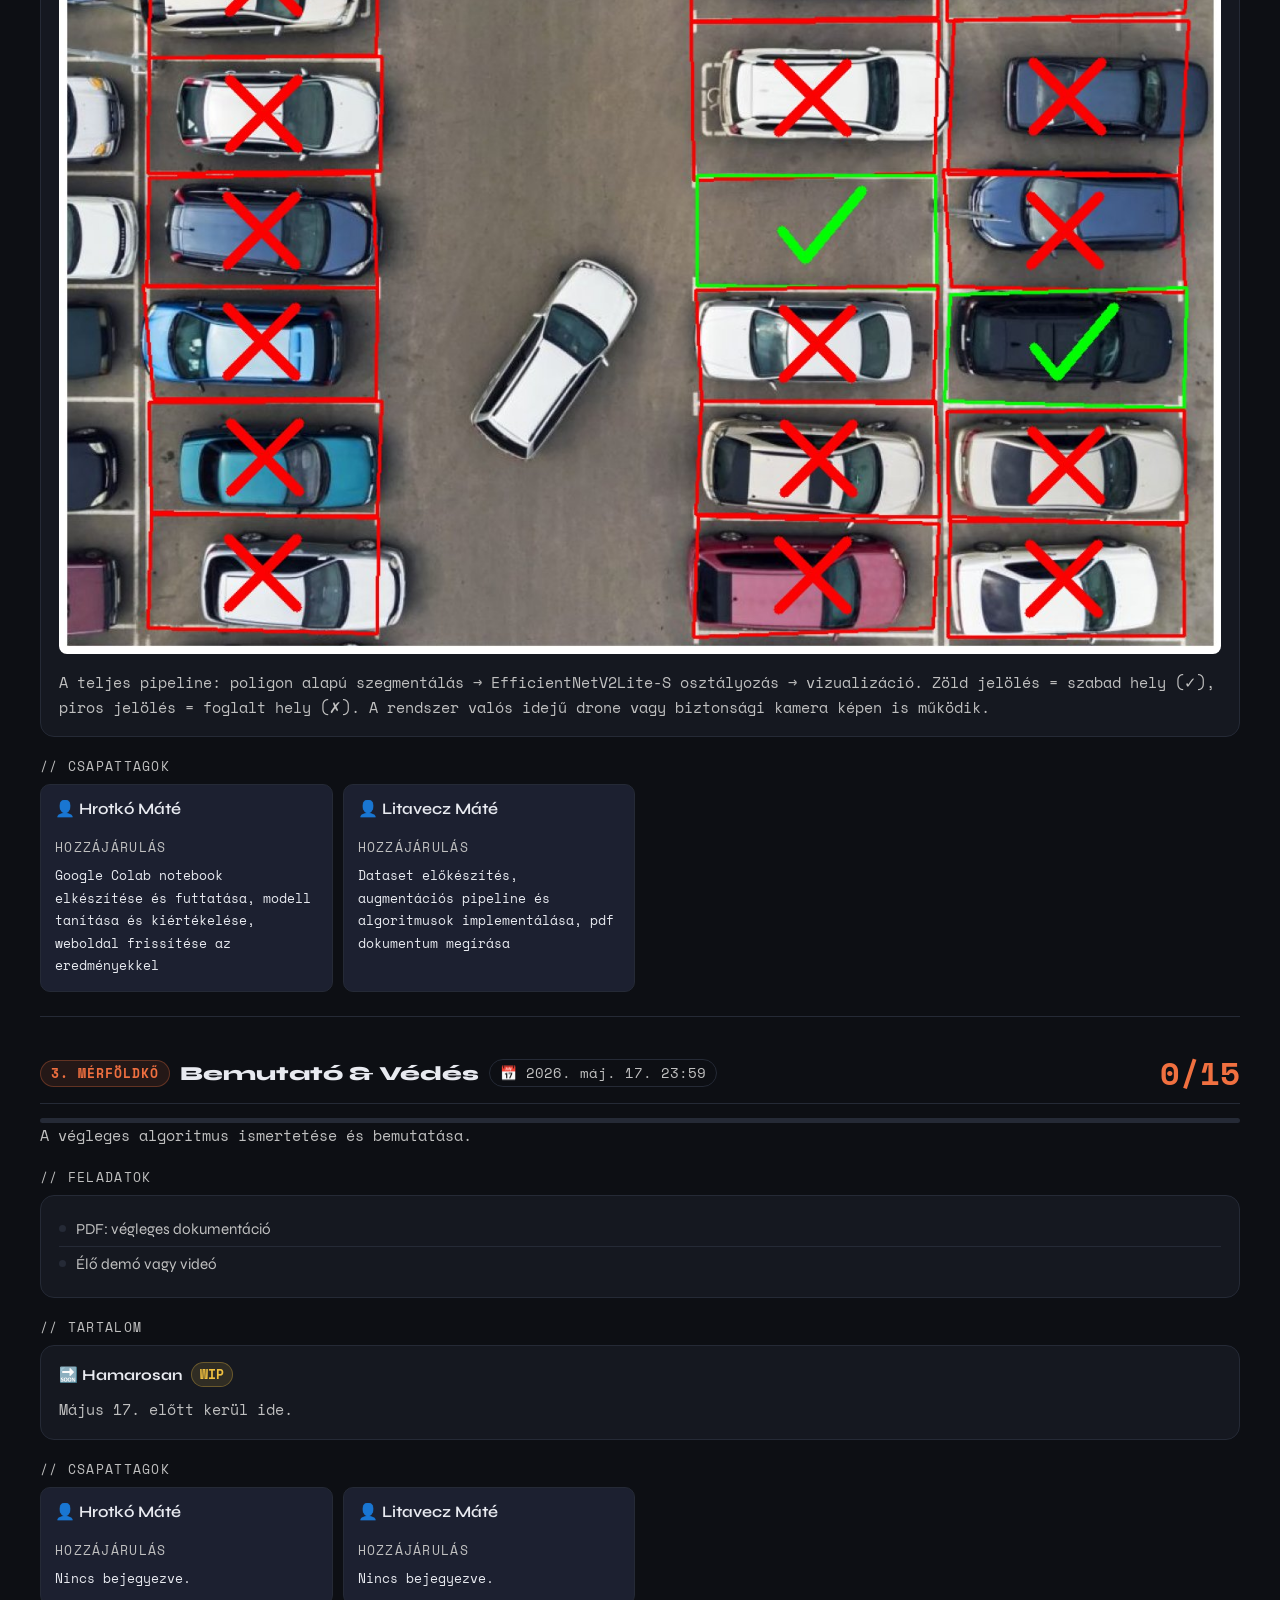
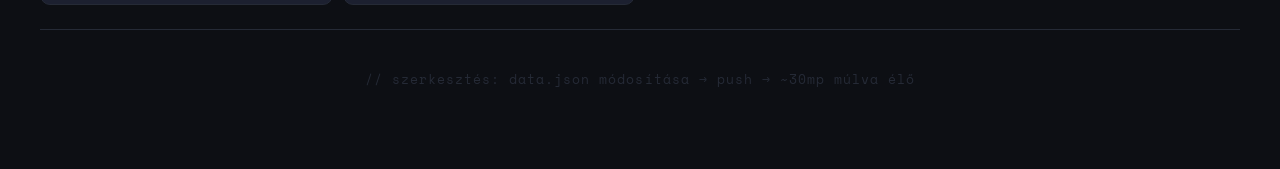
==== commit adbd62c8: "2ndmilestone" ====
--- a/milestones.html
+++ b/milestones.html
@@ -233,10 +233,101 @@
         deadline: '2026-04-12', deadlineLabel: '2026. ápr. 12. 23:59',
         description: 'A kezdeti algoritmus implementálása és az első eredmények bemutatása.',
         tasks: [
-          { label: 'PDF: algoritmus leírás + első eredmények', done: false },
-          { label: 'Weboldal frissítése eredményekkel', done: false },
+          { label: 'PDF: algoritmus leírás + első eredmények', done: true },
+          { label: 'Weboldal frissítése eredményekkel', done: true },
         ],
-        content: [{ icon: '🔜', title: 'Hamarosan', wip: true, html: `<p class="page-sub">Április 12. előtt kerül ide.</p>` }]
+        content: [
+          {
+            icon: '🏗️', title: 'Rendszerarchitektúra', wip: false,
+            html: `
+              <p class="page-sub" style="margin-bottom:12px;">A rendszer három fő komponensből áll: parkolóhely-szegmentáló eszköz (polygon annotátor), EfficientNetV2Lite-S alapú osztályozó modell, és a végső detektálási pipeline.</p>
+              <div class="section-label">Modell architektúra</div>
+              <img src="[data-uri]" style="width:100%;border-radius:8px;margin-bottom:12px;" alt="EfficientNetV2Lite-S architektúra"/>
+              <div class="section-label">Poligon alapú parkolóhely szegmentálás</div>
+              <img src="[data-uri]